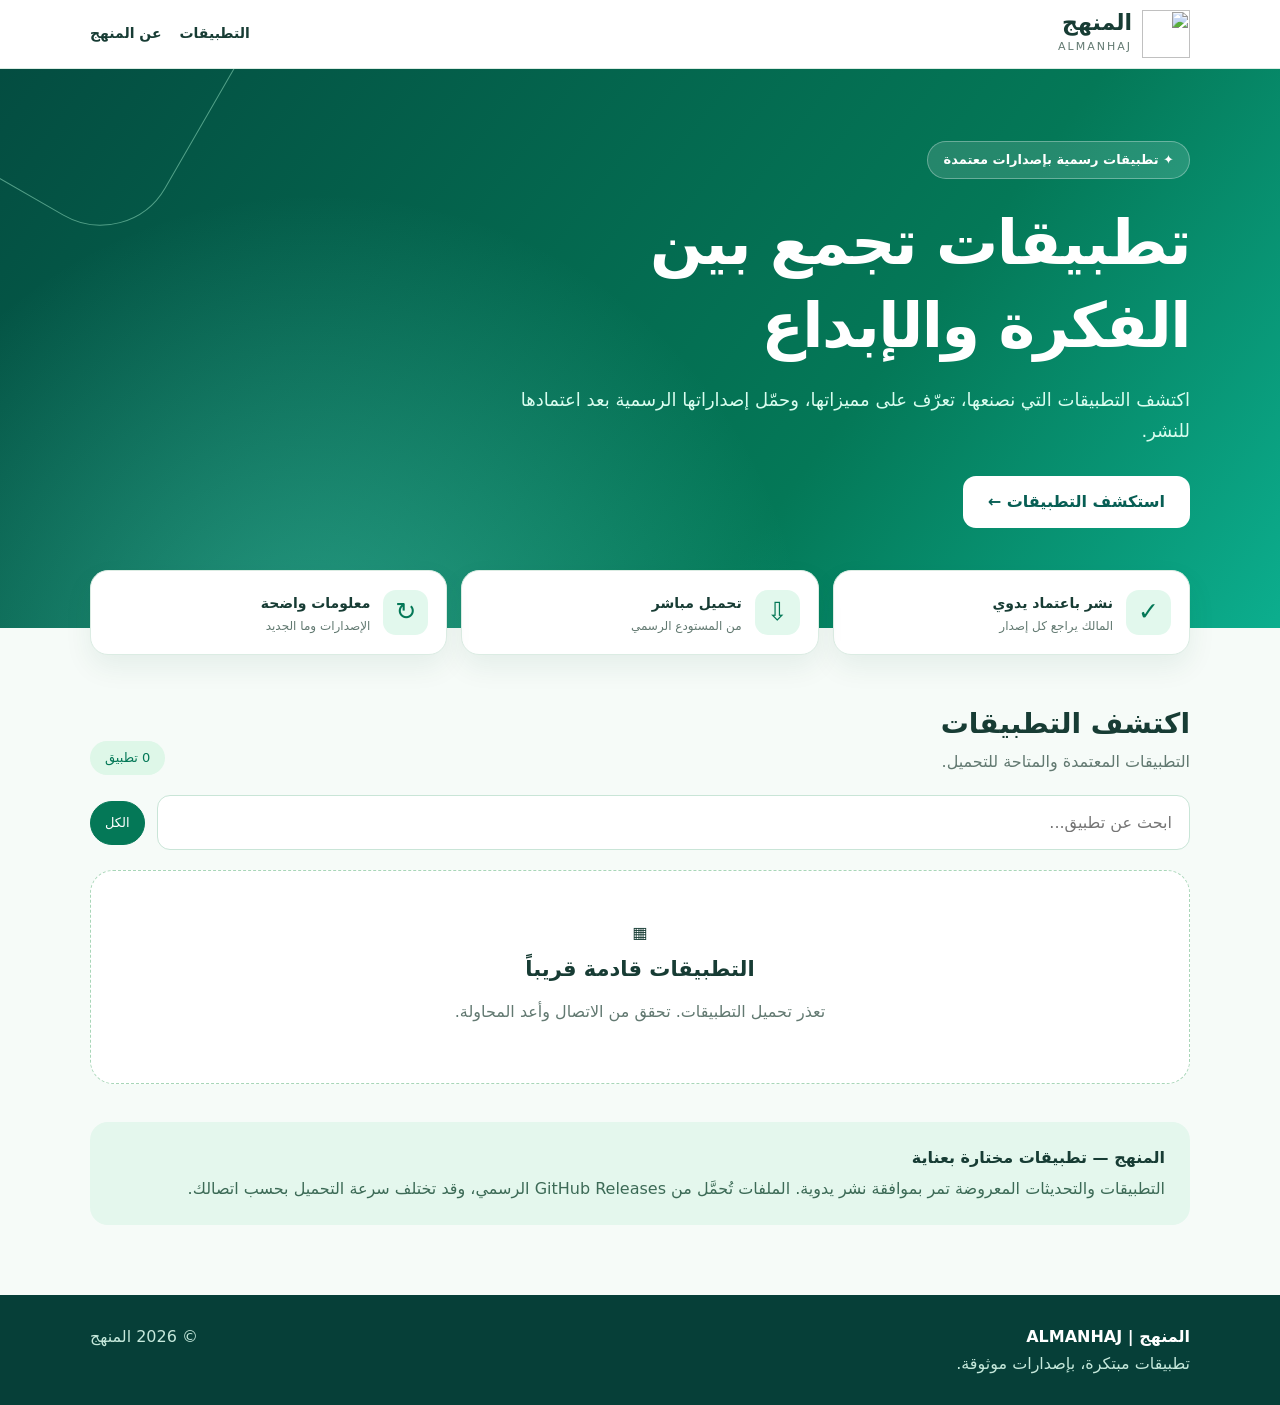
==== almanhaj/index.html @ 4c8a3eac "feat: publish Arabic responsive Almanhaj storefront" ====
<!doctype html>
<html lang="ar" dir="rtl"><head><meta charset="utf-8"><meta name="viewport" content="width=device-width,initial-scale=1"><meta name="theme-color" content="#065f46"><meta name="description" content="المنهج — متجر تطبيقات مستقل بإصدارات معتمدة"><link rel="icon" href="logo.svg"><title>المنهج | ALMANHAJ</title>
<style>
:root{font-family:system-ui,"Segoe UI",Tahoma,sans-serif;--green:#047857;--ink:#173c34;--sub:#627971;--edge:#dbece3;--bg:#f6fbf8}*{box-sizing:border-box}body{margin:0;color:var(--ink);background:var(--bg);line-height:1.7}a{text-decoration:none;color:inherit}button,input{font:inherit}button{cursor:pointer}.wrap{width:min(1100px,calc(100% - 32px));margin:auto}header{position:sticky;top:0;z-index:5;background:#fffffff0;backdrop-filter:blur(16px);border-bottom:1px solid var(--edge)}.top{display:flex;align-items:center;justify-content:space-between;padding:10px 0}.brand{display:flex;align-items:center;gap:10px}.brand img{width:48px;height:48px}.brand b{font-size:22px;line-height:1.1}.brand span{display:block;font-size:11px;letter-spacing:2px;color:var(--sub)}nav{display:flex;gap:18px;font-weight:700;font-size:14px}.hero{background:radial-gradient(circle at 25% 110%,#5eead465,transparent 43%),linear-gradient(127deg,#044d41,#047857 65%,#0cae8e);color:white;padding:72px 0 100px;position:relative;overflow:hidden}.hero:after{content:"";position:absolute;width:310px;height:310px;border-radius:75px;border:1px solid #b7ffdd70;transform:rotate(30deg);top:-185px;left:-85px}.tag{background:#ffffff22;border:1px solid #ffffff50;display:inline-flex;gap:8px;align-items:center;border-radius:80px;padding:7px 15px;font-size:13px;font-weight:700}.hero h1{font-size:clamp(36px,6vw,62px);line-height:1.34;margin:22px 0 12px;letter-spacing:-1.5px}.hero p{font-size:18px;max-width:690px;color:#d9fdef}.hero a{display:inline-block;background:white;color:#075e54;padding:12px 25px;border-radius:13px;font-weight:800;margin-top:12px}.trust{display:grid;grid-template-columns:repeat(3,1fr);gap:14px;margin-top:-58px;position:relative}.trust>div{background:white;border:1px solid var(--edge);border-radius:18px;padding:18px;box-shadow:0 12px 28px #004c3813;display:flex;align-items:center;gap:13px}.trust strong{font-size:14px}.trust small{display:block;color:var(--sub);font-size:12px}.sym{background:#e2f8ed;color:var(--green);display:grid;place-items:center;border-radius:13px;width:45px;height:45px;font-size:25px;flex-shrink:0}main{padding-bottom:70px}.sectionhead{margin-top:45px;display:flex;justify-content:space-between;align-items:end;gap:12px}.sectionhead h2{margin:0;font-size:28px}.sectionhead p{margin:0;color:var(--sub)}#count{background:#def7e8;color:#047857;border-radius:50px;padding:6px 15px;font-size:13px}.controls{display:flex;gap:12px;align-items:center;margin:20px 0;flex-wrap:wrap}#search{padding:13px 17px;border:1px solid #c9e5d7;background:white;border-radius:13px;flex:1;min-width:230px;color:var(--ink);outline:none}#search:focus{box-shadow:0 0 0 3px #10b98133;border-color:#10b981}#filters{display:flex;gap:7px;overflow:auto}.filter{padding:10px 14px;white-space:nowrap;border:1px solid #d9e9df;border-radius:50px;background:white;color:#4d7063;font-size:13px}.filter[aria-pressed=true]{background:var(--green);border-color:var(--green);color:white}.cards{display:grid;grid-template-columns:repeat(auto-fill,minmax(264px,1fr));gap:17px}.card{background:white;border:1px solid var(--edge);border-radius:22px;padding:20px;box-shadow:0 5px 14px #01422f08}.apphead{display:flex;align-items:center;gap:12px}.apphead img{height:63px;width:63px;border-radius:15px;object-fit:cover;background:#def7e7}.apphead h3{margin:0;font-size:18px}.apphead small{color:var(--green)}.desc{min-height:55px;color:var(--sub);font-size:14px;margin:16px 0}.meta{border-top:1px solid var(--edge);padding-top:11px;font-size:12px;color:var(--sub);display:flex;justify-content:space-between;gap:8px}.buttons{display:flex;gap:8px;margin-top:14px}.dl,.more{display:inline-flex;align-items:center;justify-content:center;border:0;border-radius:11px;font-weight:800;font-size:13px;padding:10px 14px}.dl{background:var(--green);color:white;flex:1}.more{background:#ebf7f0;color:var(--green)}.empty{grid-column:1/-1;text-align:center;background:white;border:1px dashed #a8d6b8;border-radius:23px;padding:48px 20px}.empty b{display:block;font-size:21px;margin-top:6px}.empty p{color:var(--sub);max-width:440px;margin:10px auto}.about{margin-top:38px;background:#e4f7ed;padding:22px 25px;border-radius:18px}.about p{margin:4px 0 0;color:#3c6a56}footer{padding:28px 0;background:#063f38;color:#c5e8db}.foot{display:flex;justify-content:space-between;flex-wrap:wrap;gap:20px}.foot b{color:white}dialog{border:0;border-radius:22px;padding:25px;width:min(540px,calc(100% - 30px));max-height:90vh;overflow:auto;color:var(--ink)}dialog::backdrop{background:#07382bc7}.modalhead{display:flex;gap:13px;align-items:center}.modalhead img{width:78px;height:78px;border-radius:18px}.close{float:left;border:0;background:#e7f4ec;padding:6px 12px;border-radius:10px}dd{margin:0 0 12px;color:var(--sub);overflow-wrap:anywhere}dt{font-weight:bold}#modal-desc{color:var(--sub)}.modal-footer{margin-top:19px}.modal-footer a{width:100%}
@media(max-width:650px){.brand img{width:40px;height:40px}.brand b{font-size:19px}nav{gap:10px;font-size:12px}.hero{padding:46px 0 93px}.hero h1{font-size:35px}.hero p{font-size:15px}.trust{grid-template-columns:1fr;margin-top:-62px;gap:8px}.trust>div{padding:11px 15px}.sectionhead{margin-top:33px}.sectionhead h2{font-size:23px}.controls{align-items:stretch}#filters{width:100%}.sym{width:40px;height:40px}}
</style></head>
<body><header><div class="wrap top"><a href="./" class="brand"><img src="logo.svg" alt=""><div><b>المنهج</b><span>ALMANHAJ</span></div></a><nav><a href="#apps">التطبيقات</a><a href="#about">عن المنهج</a></nav></div></header>
<section class="hero"><div class="wrap"><span class="tag">✦ تطبيقات رسمية بإصدارات معتمدة</span><h1>تطبيقات تجمع بين<br>الفكرة والإبداع</h1><p>اكتشف التطبيقات التي نصنعها، تعرّف على مميزاتها، وحمّل إصداراتها الرسمية بعد اعتمادها للنشر.</p><a href="#apps">استكشف التطبيقات ←</a></div></section>
<main class="wrap"><section class="trust"><div><span class="sym">✓</span><span><strong>نشر باعتماد يدوي</strong><small>المالك يراجع كل إصدار</small></span></div><div><span class="sym">⇩</span><span><strong>تحميل مباشر</strong><small>من المستودع الرسمي</small></span></div><div><span class="sym">↻</span><span><strong>معلومات واضحة</strong><small>الإصدارات وما الجديد</small></span></div></section>
<section id="apps"><div class="sectionhead"><div><h2>اكتشف التطبيقات</h2><p>التطبيقات المعتمدة والمتاحة للتحميل.</p></div><span id="count">0 تطبيق</span></div><div class="controls"><input id="search" type="search" placeholder="ابحث عن تطبيق..." aria-label="البحث في التطبيقات"><div id="filters" role="group" aria-label="تصنيفات التطبيقات"></div></div><div class="cards" id="cards" aria-live="polite"></div></section>
<section id="about" class="about"><strong>المنهج — تطبيقات مختارة بعناية</strong><p>التطبيقات والتحديثات المعروضة تمر بموافقة نشر يدوية. الملفات تُحمَّل من GitHub Releases الرسمي، وقد تختلف سرعة التحميل بحسب اتصالك.</p></section></main>
<footer><div class="wrap foot"><span><b>المنهج | ALMANHAJ</b><br>تطبيقات مبتكرة، بإصدارات موثوقة.</span><span>© <span id="year"></span> المنهج</span></div></footer>
<dialog id="modal"><button class="close" id="close" aria-label="إغلاق">×</button><div class="modalhead"><img id="modal-icon" src="logo.svg" alt=""><div><h2 id="modal-name" style="margin:0"></h2><span id="modal-category"></span></div></div><p id="modal-desc"></p><dl><dt>الإصدار</dt><dd id="modal-version"></dd><dt>ما الجديد؟</dt><dd id="modal-notes"></dd><dt>اسم الحزمة</dt><dd id="modal-package" dir="ltr"></dd><dt>بصمة SHA-256</dt><dd id="modal-sha" dir="ltr"></dd></dl><div class="modal-footer"><a id="modal-link" target="_blank" rel="noopener noreferrer" class="dl">تحميل APK</a></div></dialog>
<script>
'use strict';(()=>{const $=id=>document.getElementById(id);$('year').textContent=new Date().getFullYear();let apps=[],category='الكل',query='';
const https=s=>{try{return new URL(s).protocol==='https:'}catch{return false}};
const valid=s=>{try{let u=new URL(s);return u.protocol==='https:'&&u.hostname==='github.com'&&/^\/[^/]+\/[^/]+\/releases\/download\/[^/]+\/[^/]+\.apk$/i.test(u.pathname)}catch{return false}};
function el(tag,cls,text){let e=document.createElement(tag);if(cls)e.className=cls;if(text!==undefined)e.textContent=text;return e}
function render(){let cats=['الكل',...new Set(apps.map(a=>a.category||'عام'))];$('filters').replaceChildren(...cats.map(c=>{let b=el('button','filter',c);b.type='button';b.setAttribute('aria-pressed',String(c===category));b.onclick=()=>{category=c;render()};return b}));
let visible=apps.filter(a=>(category==='الكل'||(a.category||'عام')===category)&&[a.name,a.description,a.category].join(' ').toLocaleLowerCase('ar').includes(query));$('count').textContent=visible.length+' تطبيق';$('cards').replaceChildren();
if(!visible.length){let box=el('div','empty');box.append(el('div','', '▦'),el('b','',apps.length?'لا توجد نتائج مطابقة':'التطبيقات قادمة قريباً'),el('p','',apps.length?'جرّب كلمة بحث أو تصنيفاً آخر.':'ستظهر هنا التطبيقات بعد مراجعتها واعتماد نشرها من تطبيق APK Studio.'));$('cards').append(box);return}
for(let a of visible){let card=el('article','card'),head=el('div','apphead'),img=el('img');img.src=https(a.icon)?a.icon:'logo.svg';img.alt='';img.loading='lazy';img.onerror=()=>{img.onerror=null;img.src='logo.svg'};let labels=el('div');labels.append(el('h3','',a.name),el('small','',a.category||'عام'));head.append(img,labels);card.append(head,el('p','desc',a.description||''));let meta=el('div','meta');meta.append(el('span','','الإصدار '+(a.versionName||'—')),el('span','',a.publishedAt||''));card.append(meta);let buttons=el('div','buttons'),link=el('a','dl','تحميل APK');link.href=a.apkUrl;link.target='_blank';link.rel='noopener noreferrer';let more=el('button','more','التفاصيل');more.type='button';more.onclick=()=>details(a);buttons.append(link,more);card.append(buttons);$('cards').append(card)}}
function details(a){for(let [id,val] of [['name',a.name],['category',a.category||'عام'],['desc',a.description||''],['version',a.versionName||'—'],['notes',a.notes||'لا توجد ملاحظات لهذا الإصدار.'],['package',a.packageName||'—'],['sha',a.sha256||'غير متوفرة']])$('modal-'+id).textContent=val;let img=$('modal-icon');img.src=https(a.icon)?a.icon:'logo.svg';img.onerror=()=>{img.onerror=null;img.src='logo.svg'};$('modal-link').href=a.apkUrl;$('modal').showModal()}
$('close').onclick=()=>$('modal').close();$('modal').onclick=e=>{if(e.target===$('modal'))$('modal').close()};$('search').oninput=e=>{query=e.target.value.trim().toLocaleLowerCase('ar');render()};
fetch('./catalog.json',{cache:'no-store'}).then(r=>{if(!r.ok)throw Error(r.status);return r.json()}).then(j=>{if(j.schema!==1||!Array.isArray(j.apps))throw Error('schema');apps=j.apps.filter(a=>a&&a.status==='published'&&typeof a.name==='string'&&a.name.length<=160&&valid(a.apkUrl));render()}).catch(()=>{apps=[];render();let p=$('cards').querySelector('.empty p');if(p)p.textContent='تعذر تحميل التطبيقات. تحقق من الاتصال وأعد المحاولة.'})})();
</script></body></html>
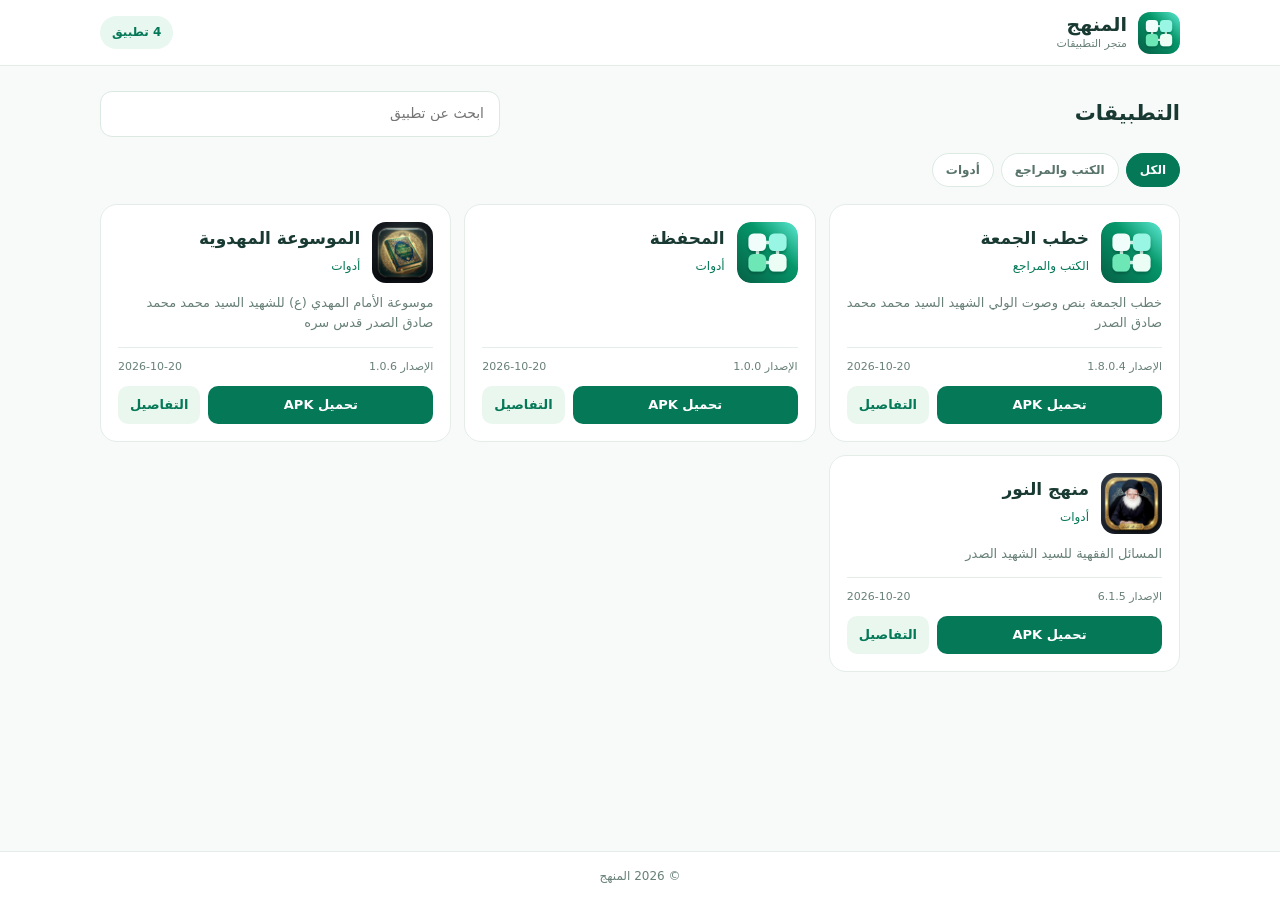
==== commit c3e484de: "ui(almanhaj): remove promotional clutter and show app catalog immediately" ====
--- a/almanhaj/index.html
+++ b/almanhaj/index.html
@@ -1,26 +1,41 @@
 <!doctype html>
 <html lang="ar" dir="rtl"><head><meta charset="utf-8"><meta name="viewport" content="width=device-width,initial-scale=1"><meta name="theme-color" content="#065f46"><meta name="description" content="المنهج — متجر تطبيقات مستقل بإصدارات معتمدة"><link rel="icon" href="logo.svg"><title>المنهج | ALMANHAJ</title>
 <style>
-:root{font-family:system-ui,"Segoe UI",Tahoma,sans-serif;--green:#047857;--ink:#173c34;--sub:#627971;--edge:#dbece3;--bg:#f6fbf8}*{box-sizing:border-box}body{margin:0;color:var(--ink);background:var(--bg);line-height:1.7}a{text-decoration:none;color:inherit}button,input{font:inherit}button{cursor:pointer}.wrap{width:min(1100px,calc(100% - 32px));margin:auto}header{position:sticky;top:0;z-index:5;background:#fffffff0;backdrop-filter:blur(16px);border-bottom:1px solid var(--edge)}.top{display:flex;align-items:center;justify-content:space-between;padding:10px 0}.brand{display:flex;align-items:center;gap:10px}.brand img{width:48px;height:48px}.brand b{font-size:22px;line-height:1.1}.brand span{display:block;font-size:11px;letter-spacing:2px;color:var(--sub)}nav{display:flex;gap:18px;font-weight:700;font-size:14px}.hero{background:radial-gradient(circle at 25% 110%,#5eead465,transparent 43%),linear-gradient(127deg,#044d41,#047857 65%,#0cae8e);color:white;padding:72px 0 100px;position:relative;overflow:hidden}.hero:after{content:"";position:absolute;width:310px;height:310px;border-radius:75px;border:1px solid #b7ffdd70;transform:rotate(30deg);top:-185px;left:-85px}.tag{background:#ffffff22;border:1px solid #ffffff50;display:inline-flex;gap:8px;align-items:center;border-radius:80px;padding:7px 15px;font-size:13px;font-weight:700}.hero h1{font-size:clamp(36px,6vw,62px);line-height:1.34;margin:22px 0 12px;letter-spacing:-1.5px}.hero p{font-size:18px;max-width:690px;color:#d9fdef}.hero a{display:inline-block;background:white;color:#075e54;padding:12px 25px;border-radius:13px;font-weight:800;margin-top:12px}.trust{display:grid;grid-template-columns:repeat(3,1fr);gap:14px;margin-top:-58px;position:relative}.trust>div{background:white;border:1px solid var(--edge);border-radius:18px;padding:18px;box-shadow:0 12px 28px #004c3813;display:flex;align-items:center;gap:13px}.trust strong{font-size:14px}.trust small{display:block;color:var(--sub);font-size:12px}.sym{background:#e2f8ed;color:var(--green);display:grid;place-items:center;border-radius:13px;width:45px;height:45px;font-size:25px;flex-shrink:0}main{padding-bottom:70px}.sectionhead{margin-top:45px;display:flex;justify-content:space-between;align-items:end;gap:12px}.sectionhead h2{margin:0;font-size:28px}.sectionhead p{margin:0;color:var(--sub)}#count{background:#def7e8;color:#047857;border-radius:50px;padding:6px 15px;font-size:13px}.controls{display:flex;gap:12px;align-items:center;margin:20px 0;flex-wrap:wrap}#search{padding:13px 17px;border:1px solid #c9e5d7;background:white;border-radius:13px;flex:1;min-width:230px;color:var(--ink);outline:none}#search:focus{box-shadow:0 0 0 3px #10b98133;border-color:#10b981}#filters{display:flex;gap:7px;overflow:auto}.filter{padding:10px 14px;white-space:nowrap;border:1px solid #d9e9df;border-radius:50px;background:white;color:#4d7063;font-size:13px}.filter[aria-pressed=true]{background:var(--green);border-color:var(--green);color:white}.cards{display:grid;grid-template-columns:repeat(auto-fill,minmax(264px,1fr));gap:17px}.card{background:white;border:1px solid var(--edge);border-radius:22px;padding:20px;box-shadow:0 5px 14px #01422f08}.apphead{display:flex;align-items:center;gap:12px}.apphead img{height:63px;width:63px;border-radius:15px;object-fit:cover;background:#def7e7}.apphead h3{margin:0;font-size:18px}.apphead small{color:var(--green)}.desc{min-height:55px;color:var(--sub);font-size:14px;margin:16px 0}.meta{border-top:1px solid var(--edge);padding-top:11px;font-size:12px;color:var(--sub);display:flex;justify-content:space-between;gap:8px}.buttons{display:flex;gap:8px;margin-top:14px}.dl,.more{display:inline-flex;align-items:center;justify-content:center;border:0;border-radius:11px;font-weight:800;font-size:13px;padding:10px 14px}.dl{background:var(--green);color:white;flex:1}.more{background:#ebf7f0;color:var(--green)}.empty{grid-column:1/-1;text-align:center;background:white;border:1px dashed #a8d6b8;border-radius:23px;padding:48px 20px}.empty b{display:block;font-size:21px;margin-top:6px}.empty p{color:var(--sub);max-width:440px;margin:10px auto}.about{margin-top:38px;background:#e4f7ed;padding:22px 25px;border-radius:18px}.about p{margin:4px 0 0;color:#3c6a56}footer{padding:28px 0;background:#063f38;color:#c5e8db}.foot{display:flex;justify-content:space-between;flex-wrap:wrap;gap:20px}.foot b{color:white}dialog{border:0;border-radius:22px;padding:25px;width:min(540px,calc(100% - 30px));max-height:90vh;overflow:auto;color:var(--ink)}dialog::backdrop{background:#07382bc7}.modalhead{display:flex;gap:13px;align-items:center}.modalhead img{width:78px;height:78px;border-radius:18px}.close{float:left;border:0;background:#e7f4ec;padding:6px 12px;border-radius:10px}dd{margin:0 0 12px;color:var(--sub);overflow-wrap:anywhere}dt{font-weight:bold}#modal-desc{color:var(--sub)}.modal-footer{margin-top:19px}.modal-footer a{width:100%}
-@media(max-width:650px){.brand img{width:40px;height:40px}.brand b{font-size:19px}nav{gap:10px;font-size:12px}.hero{padding:46px 0 93px}.hero h1{font-size:35px}.hero p{font-size:15px}.trust{grid-template-columns:1fr;margin-top:-62px;gap:8px}.trust>div{padding:11px 15px}.sectionhead{margin-top:33px}.sectionhead h2{font-size:23px}.controls{align-items:stretch}#filters{width:100%}.sym{width:40px;height:40px}}
+
+:root{font-family:system-ui,-apple-system,"Segoe UI",Tahoma,sans-serif;color-scheme:light;--green:#047857;--ink:#193a32;--sub:#688078;--line:#e4ede8;--bg:#f8faf9;--card:#fff}
+*{box-sizing:border-box}html{scroll-behavior:smooth}body{margin:0;background:var(--bg);color:var(--ink);line-height:1.55}a{color:inherit;text-decoration:none}button,input{font:inherit}button{cursor:pointer}
+.wrap{width:min(1080px,calc(100% - 30px));margin-inline:auto}
+header{background:#fff;border-bottom:1px solid var(--line)}.top{min-height:65px;display:flex;justify-content:space-between;align-items:center;gap:12px}.brand{display:flex;align-items:center;gap:11px}.brand img{width:42px;height:42px;border-radius:12px}.brand strong{display:block;font-size:19px;line-height:1.2}.brand small{display:block;font-size:11px;color:var(--sub);font-weight:500}.header-count{font-size:12px;font-weight:700;color:var(--green);background:#e8f7ef;padding:7px 12px;border-radius:999px}
+main{padding-top:25px;padding-bottom:38px;min-height:calc(100vh - 115px)}.toolbar{display:flex;align-items:center;justify-content:space-between;gap:18px;margin-bottom:12px}.toolbar h1{font-size:21px;font-weight:800;line-height:1.3;margin:0;white-space:nowrap}.controls{width:min(400px,70%)}#search{display:block;width:100%;padding:11px 15px;border-radius:12px;border:1px solid #dce9e1;background:#fff;color:var(--ink);outline:none;font-size:14px}#search:focus{border-color:#34ad80;box-shadow:0 0 0 3px #10b9811e}
+#filters{display:flex;align-items:center;gap:7px;overflow-x:auto;scrollbar-width:none;padding:4px 0 17px}#filters::-webkit-scrollbar{display:none}#filters:empty{display:none}.filter{font-size:12px;font-weight:650;padding:7px 13px;border:1px solid #dcebe2;background:#fff;border-radius:999px;color:#587369;white-space:nowrap}.filter[aria-pressed=true]{background:#047857;color:#fff;border-color:#047857}.filter:focus-visible,.dl:focus-visible,.more:focus-visible{outline:3px solid #6ee7b7;outline-offset:2px}
+.cards{display:grid;grid-template-columns:repeat(auto-fill,minmax(285px,1fr));gap:13px}.card{background:var(--card);border:1px solid var(--line);border-radius:17px;padding:17px;display:flex;flex-direction:column;min-width:0}.apphead{display:flex;align-items:center;gap:12px;min-width:0}.apphead img{width:61px;height:61px;border-radius:14px;object-fit:contain;flex:none;background:#eaf7ee}.apphead>div{min-width:0}.apphead h3{margin:0 0 2px;font-size:17px;overflow-wrap:anywhere;line-height:1.4}.apphead small{color:var(--green);font-size:12px}.desc{color:var(--sub);font-size:13px;margin:10px 0 13px;display:-webkit-box;-webkit-box-orient:vertical;-webkit-line-clamp:2;line-clamp:2;overflow:hidden;min-height:0}.desc:empty{display:none}.meta{display:flex;align-items:center;justify-content:space-between;gap:8px;padding-top:10px;margin-top:auto;border-top:1px solid var(--line);font-size:11px;color:var(--sub)}.buttons{display:flex;gap:8px;margin-top:11px}.dl,.more{display:inline-flex;align-items:center;justify-content:center;min-height:38px;padding:8px 12px;border:0;border-radius:10px;font-weight:750;font-size:13px}.dl{background:var(--green);color:white;flex:1}.dl:hover{background:#086e52}.more{color:var(--green);background:#eaf7ef}.more:hover{background:#d8f1e4}
+.empty{grid-column:1/-1;text-align:center;border:1px dashed #cce1d5;background:#fff;border-radius:16px;padding:38px 16px}.empty>div{font-size:27px;color:var(--green)}.empty b{display:block;font-size:16px}.empty p{color:var(--sub);font-size:13px;margin:6px auto;max-width:430px}
+footer{border-top:1px solid var(--line);padding:15px 0;text-align:center;color:var(--sub);font-size:12px;background:#fff}
+dialog{border:0;border-radius:20px;padding:24px;width:min(510px,calc(100% - 30px));max-height:88vh;overflow:auto;color:var(--ink);box-shadow:0 20px 65px #05261e44}dialog::backdrop{background:#0a2518a9}.modalhead{display:flex;align-items:center;gap:12px}.modalhead img{width:70px;height:70px;border-radius:15px;object-fit:contain}.modalhead h2{font-size:20px}.close{float:left;border:0;border-radius:9px;padding:5px 12px;background:#eaf7ef;color:var(--green);font-size:22px}.modal-body,.modal-footer{clear:both}#modal-desc{font-size:14px;color:var(--sub)}dt{font-weight:700;font-size:13px}dd{color:var(--sub);font-size:13px;margin:0 0 12px;overflow-wrap:anywhere}.modal-footer{margin-top:14px}.modal-footer a{width:100%}
+@media(max-width:700px){.top{min-height:59px}.brand img{height:38px;width:38px}.brand strong{font-size:18px}main{padding-top:17px}.toolbar{gap:12px}.toolbar h1{font-size:18px}.controls{width:min(290px,72%)}#search{padding:10px 12px}.cards{grid-template-columns:1fr;gap:9px}.card{padding:13px 14px;border-radius:14px}.apphead img{height:55px;width:55px}.desc{margin:7px 0 10px}.buttons{margin-top:9px}#filters{padding-bottom:12px}}
+@media(max-width:355px){.header-count{padding:5px 9px}.toolbar h1{font-size:16px}.controls{width:65%}.apphead img{width:49px;height:49px}}
+@media(prefers-reduced-motion:reduce){html{scroll-behavior:auto}}
+
 </style></head>
-<body><header><div class="wrap top"><a href="./" class="brand"><img src="logo.svg" alt=""><div><b>المنهج</b><span>ALMANHAJ</span></div></a><nav><a href="#apps">التطبيقات</a><a href="#about">عن المنهج</a></nav></div></header>
-<section class="hero"><div class="wrap"><span class="tag">✦ تطبيقات رسمية بإصدارات معتمدة</span><h1>تطبيقات تجمع بين<br>الفكرة والإبداع</h1><p>اكتشف التطبيقات التي نصنعها، تعرّف على مميزاتها، وحمّل إصداراتها الرسمية بعد اعتمادها للنشر.</p><a href="#apps">استكشف التطبيقات ←</a></div></section>
-<main class="wrap"><section class="trust"><div><span class="sym">✓</span><span><strong>نشر باعتماد يدوي</strong><small>المالك يراجع كل إصدار</small></span></div><div><span class="sym">⇩</span><span><strong>تحميل مباشر</strong><small>من المستودع الرسمي</small></span></div><div><span class="sym">↻</span><span><strong>معلومات واضحة</strong><small>الإصدارات وما الجديد</small></span></div></section>
-<section id="apps"><div class="sectionhead"><div><h2>اكتشف التطبيقات</h2><p>التطبيقات المعتمدة والمتاحة للتحميل.</p></div><span id="count">0 تطبيق</span></div><div class="controls"><input id="search" type="search" placeholder="ابحث عن تطبيق..." aria-label="البحث في التطبيقات"><div id="filters" role="group" aria-label="تصنيفات التطبيقات"></div></div><div class="cards" id="cards" aria-live="polite"></div></section>
-<section id="about" class="about"><strong>المنهج — تطبيقات مختارة بعناية</strong><p>التطبيقات والتحديثات المعروضة تمر بموافقة نشر يدوية. الملفات تُحمَّل من GitHub Releases الرسمي، وقد تختلف سرعة التحميل بحسب اتصالك.</p></section></main>
-<footer><div class="wrap foot"><span><b>المنهج | ALMANHAJ</b><br>تطبيقات مبتكرة، بإصدارات موثوقة.</span><span>© <span id="year"></span> المنهج</span></div></footer>
+<body>
+<header><div class="wrap top"><a href="./" class="brand" aria-label="المنهج - الرئيسية"><img src="logo.svg" alt=""><span><strong>المنهج</strong><small>متجر التطبيقات</small></span></a><span class="header-count" id="count">—</span></div></header>
+<main class="wrap"><section id="apps" aria-label="قائمة التطبيقات">
+<div class="toolbar"><h1>التطبيقات</h1><div class="controls"><input id="search" type="search" placeholder="ابحث عن تطبيق" aria-label="البحث في التطبيقات" autocomplete="off"></div></div>
+<div id="filters" role="group" aria-label="التصنيفات"></div>
+<div class="cards" id="cards" aria-live="polite"><div class="empty"><b>جارٍ تحميل التطبيقات...</b></div></div>
+</section></main>
+<footer>© <span id="year"></span> المنهج</footer>
 <dialog id="modal"><button class="close" id="close" aria-label="إغلاق">×</button><div class="modalhead"><img id="modal-icon" src="logo.svg" alt=""><div><h2 id="modal-name" style="margin:0"></h2><span id="modal-category"></span></div></div><p id="modal-desc"></p><dl><dt>الإصدار</dt><dd id="modal-version"></dd><dt>ما الجديد؟</dt><dd id="modal-notes"></dd><dt>اسم الحزمة</dt><dd id="modal-package" dir="ltr"></dd><dt>بصمة SHA-256</dt><dd id="modal-sha" dir="ltr"></dd></dl><div class="modal-footer"><a id="modal-link" target="_blank" rel="noopener noreferrer" class="dl">تحميل APK</a></div></dialog>
 <script>
 'use strict';(()=>{const $=id=>document.getElementById(id);$('year').textContent=new Date().getFullYear();let apps=[],category='الكل',query='';
 const https=s=>{try{return new URL(s).protocol==='https:'}catch{return false}};
 const valid=s=>{try{let u=new URL(s);return u.protocol==='https:'&&u.hostname==='github.com'&&/^\/[^/]+\/[^/]+\/releases\/download\/[^/]+\/[^/]+\.apk$/i.test(u.pathname)}catch{return false}};
 function el(tag,cls,text){let e=document.createElement(tag);if(cls)e.className=cls;if(text!==undefined)e.textContent=text;return e}
-function render(){let cats=['الكل',...new Set(apps.map(a=>a.category||'عام'))];$('filters').replaceChildren(...cats.map(c=>{let b=el('button','filter',c);b.type='button';b.setAttribute('aria-pressed',String(c===category));b.onclick=()=>{category=c;render()};return b}));
+function render(){let cats=['الكل',...new Set(apps.map(a=>a.category||'عام'))];$('filters').replaceChildren(...(cats.length<=2?[]:cats).map(c=>{let b=el('button','filter',c);b.type='button';b.setAttribute('aria-pressed',String(c===category));b.onclick=()=>{category=c;render()};return b}));
 let visible=apps.filter(a=>(category==='الكل'||(a.category||'عام')===category)&&[a.name,a.description,a.category].join(' ').toLocaleLowerCase('ar').includes(query));$('count').textContent=visible.length+' تطبيق';$('cards').replaceChildren();
-if(!visible.length){let box=el('div','empty');box.append(el('div','', '▦'),el('b','',apps.length?'لا توجد نتائج مطابقة':'التطبيقات قادمة قريباً'),el('p','',apps.length?'جرّب كلمة بحث أو تصنيفاً آخر.':'ستظهر هنا التطبيقات بعد مراجعتها واعتماد نشرها من تطبيق APK Studio.'));$('cards').append(box);return}
+if(!visible.length){let box=el('div','empty');box.append(el('b','',apps.length?'لا توجد نتائج مطابقة':'لا توجد تطبيقات حالياً'));$('cards').append(box);return}
 for(let a of visible){let card=el('article','card'),head=el('div','apphead'),img=el('img');img.src=https(a.icon)?a.icon:'logo.svg';img.alt='';img.loading='lazy';img.onerror=()=>{img.onerror=null;img.src='logo.svg'};let labels=el('div');labels.append(el('h3','',a.name),el('small','',a.category||'عام'));head.append(img,labels);card.append(head,el('p','desc',a.description||''));let meta=el('div','meta');meta.append(el('span','','الإصدار '+(a.versionName||'—')),el('span','',a.publishedAt||''));card.append(meta);let buttons=el('div','buttons'),link=el('a','dl','تحميل APK');link.href=a.apkUrl;link.target='_blank';link.rel='noopener noreferrer';let more=el('button','more','التفاصيل');more.type='button';more.onclick=()=>details(a);buttons.append(link,more);card.append(buttons);$('cards').append(card)}}
 function details(a){for(let [id,val] of [['name',a.name],['category',a.category||'عام'],['desc',a.description||''],['version',a.versionName||'—'],['notes',a.notes||'لا توجد ملاحظات لهذا الإصدار.'],['package',a.packageName||'—'],['sha',a.sha256||'غير متوفرة']])$('modal-'+id).textContent=val;let img=$('modal-icon');img.src=https(a.icon)?a.icon:'logo.svg';img.onerror=()=>{img.onerror=null;img.src='logo.svg'};$('modal-link').href=a.apkUrl;$('modal').showModal()}
 $('close').onclick=()=>$('modal').close();$('modal').onclick=e=>{if(e.target===$('modal'))$('modal').close()};$('search').oninput=e=>{query=e.target.value.trim().toLocaleLowerCase('ar');render()};
-fetch('./catalog.json',{cache:'no-store'}).then(r=>{if(!r.ok)throw Error(r.status);return r.json()}).then(j=>{if(j.schema!==1||!Array.isArray(j.apps))throw Error('schema');apps=j.apps.filter(a=>a&&a.status==='published'&&typeof a.name==='string'&&a.name.length<=160&&valid(a.apkUrl));render()}).catch(()=>{apps=[];render();let p=$('cards').querySelector('.empty p');if(p)p.textContent='تعذر تحميل التطبيقات. تحقق من الاتصال وأعد المحاولة.'})})();
+fetch('./catalog.json',{cache:'no-store'}).then(r=>{if(!r.ok)throw Error(r.status);return r.json()}).then(j=>{if(j.schema!==1||!Array.isArray(j.apps))throw Error('schema');apps=j.apps.filter(a=>a&&a.status==='published'&&typeof a.name==='string'&&a.name.length<=160&&valid(a.apkUrl));render()}).catch(()=>{apps=[];render();let p=$('cards').querySelector('.empty b');if(p)p.textContent='تعذّر تحميل التطبيقات. حاول تحديث الصفحة.'})})();
 </script></body></html>
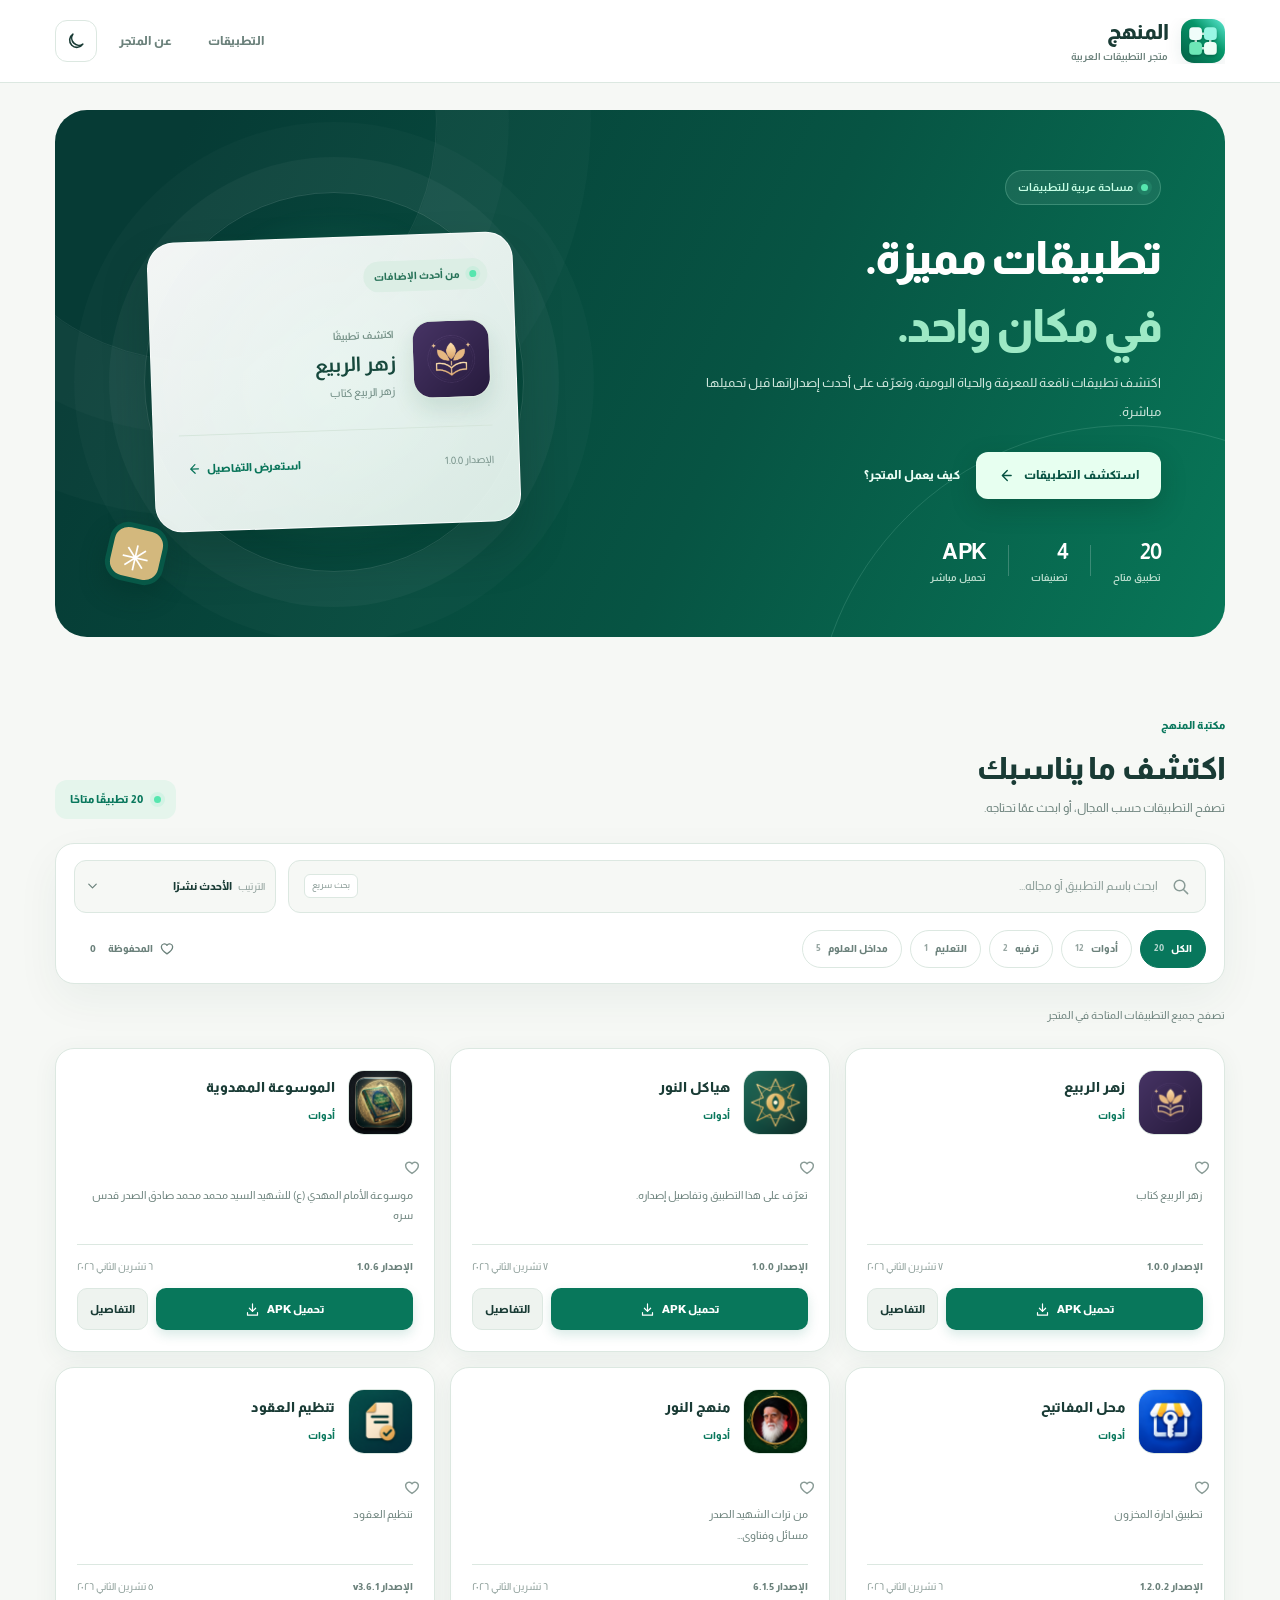
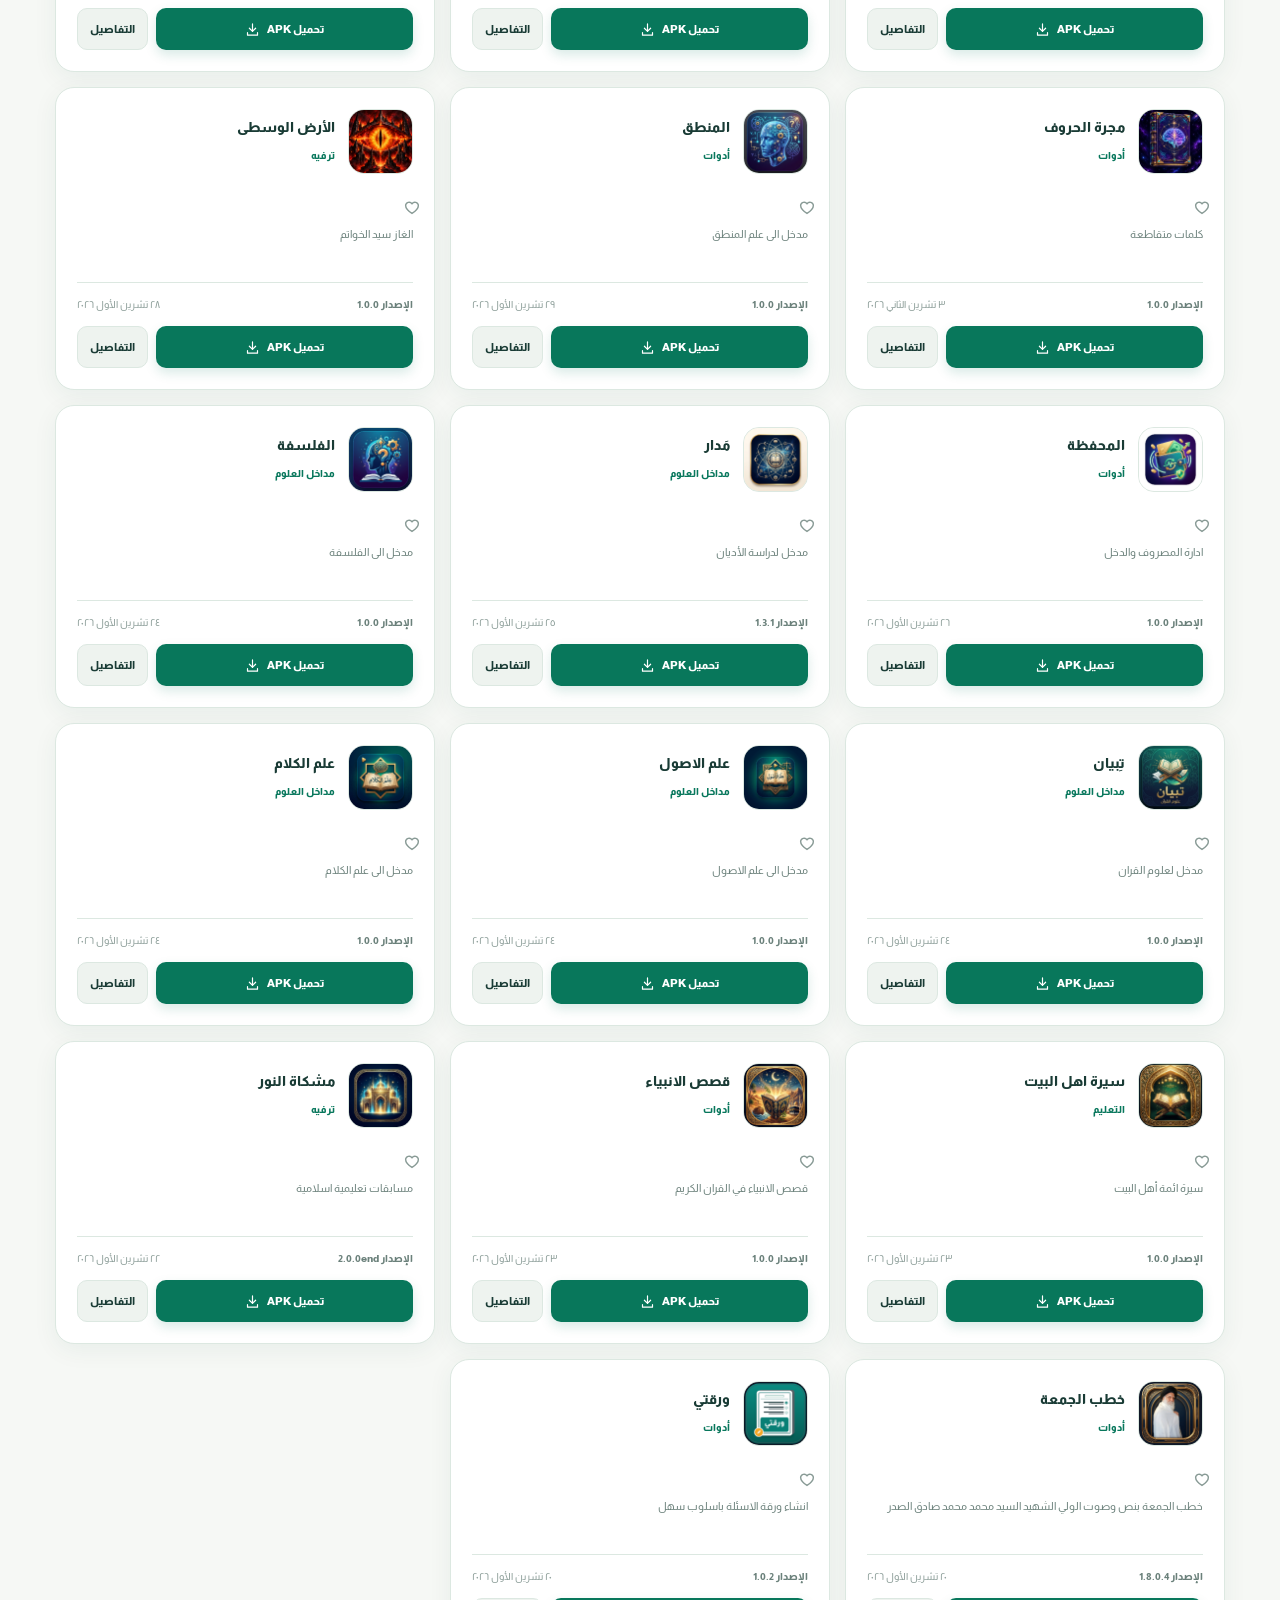
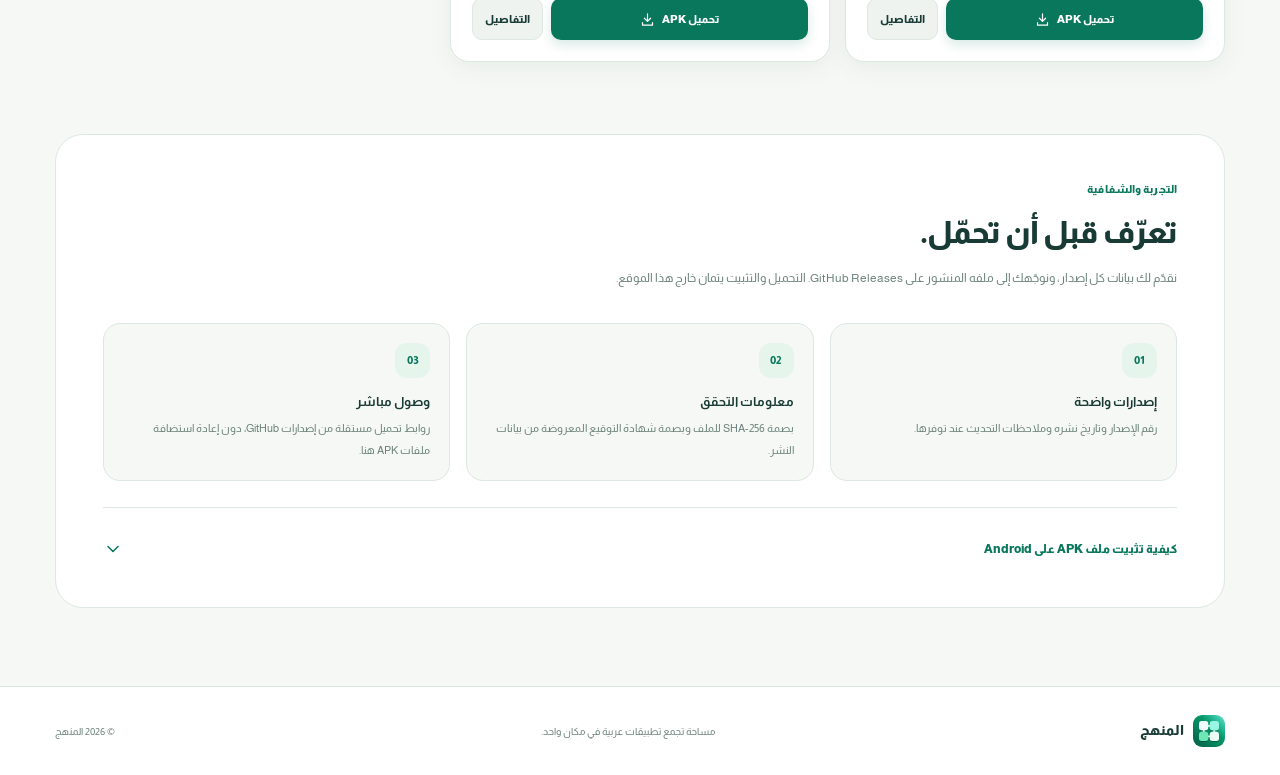
==== commit f2804ea8: "feat(almanhaj): redesign Arabic store with Material mobile UX" ====
--- a/almanhaj/index.html
+++ b/almanhaj/index.html
@@ -1,41 +1,201 @@
 <!doctype html>
-<html lang="ar" dir="rtl"><head><meta charset="utf-8"><meta name="viewport" content="width=device-width,initial-scale=1"><meta name="theme-color" content="#065f46"><meta name="description" content="المنهج — متجر تطبيقات مستقل بإصدارات معتمدة"><link rel="icon" href="logo.svg"><title>المنهج | ALMANHAJ</title>
-<style>
-
-:root{font-family:system-ui,-apple-system,"Segoe UI",Tahoma,sans-serif;color-scheme:light;--green:#047857;--ink:#193a32;--sub:#688078;--line:#e4ede8;--bg:#f8faf9;--card:#fff}
-*{box-sizing:border-box}html{scroll-behavior:smooth}body{margin:0;background:var(--bg);color:var(--ink);line-height:1.55}a{color:inherit;text-decoration:none}button,input{font:inherit}button{cursor:pointer}
-.wrap{width:min(1080px,calc(100% - 30px));margin-inline:auto}
-header{background:#fff;border-bottom:1px solid var(--line)}.top{min-height:65px;display:flex;justify-content:space-between;align-items:center;gap:12px}.brand{display:flex;align-items:center;gap:11px}.brand img{width:42px;height:42px;border-radius:12px}.brand strong{display:block;font-size:19px;line-height:1.2}.brand small{display:block;font-size:11px;color:var(--sub);font-weight:500}.header-count{font-size:12px;font-weight:700;color:var(--green);background:#e8f7ef;padding:7px 12px;border-radius:999px}
-main{padding-top:25px;padding-bottom:38px;min-height:calc(100vh - 115px)}.toolbar{display:flex;align-items:center;justify-content:space-between;gap:18px;margin-bottom:12px}.toolbar h1{font-size:21px;font-weight:800;line-height:1.3;margin:0;white-space:nowrap}.controls{width:min(400px,70%)}#search{display:block;width:100%;padding:11px 15px;border-radius:12px;border:1px solid #dce9e1;background:#fff;color:var(--ink);outline:none;font-size:14px}#search:focus{border-color:#34ad80;box-shadow:0 0 0 3px #10b9811e}
-#filters{display:flex;align-items:center;gap:7px;overflow-x:auto;scrollbar-width:none;padding:4px 0 17px}#filters::-webkit-scrollbar{display:none}#filters:empty{display:none}.filter{font-size:12px;font-weight:650;padding:7px 13px;border:1px solid #dcebe2;background:#fff;border-radius:999px;color:#587369;white-space:nowrap}.filter[aria-pressed=true]{background:#047857;color:#fff;border-color:#047857}.filter:focus-visible,.dl:focus-visible,.more:focus-visible{outline:3px solid #6ee7b7;outline-offset:2px}
-.cards{display:grid;grid-template-columns:repeat(auto-fill,minmax(285px,1fr));gap:13px}.card{background:var(--card);border:1px solid var(--line);border-radius:17px;padding:17px;display:flex;flex-direction:column;min-width:0}.apphead{display:flex;align-items:center;gap:12px;min-width:0}.apphead img{width:61px;height:61px;border-radius:14px;object-fit:contain;flex:none;background:#eaf7ee}.apphead>div{min-width:0}.apphead h3{margin:0 0 2px;font-size:17px;overflow-wrap:anywhere;line-height:1.4}.apphead small{color:var(--green);font-size:12px}.desc{color:var(--sub);font-size:13px;margin:10px 0 13px;display:-webkit-box;-webkit-box-orient:vertical;-webkit-line-clamp:2;line-clamp:2;overflow:hidden;min-height:0}.desc:empty{display:none}.meta{display:flex;align-items:center;justify-content:space-between;gap:8px;padding-top:10px;margin-top:auto;border-top:1px solid var(--line);font-size:11px;color:var(--sub)}.buttons{display:flex;gap:8px;margin-top:11px}.dl,.more{display:inline-flex;align-items:center;justify-content:center;min-height:38px;padding:8px 12px;border:0;border-radius:10px;font-weight:750;font-size:13px}.dl{background:var(--green);color:white;flex:1}.dl:hover{background:#086e52}.more{color:var(--green);background:#eaf7ef}.more:hover{background:#d8f1e4}
-.empty{grid-column:1/-1;text-align:center;border:1px dashed #cce1d5;background:#fff;border-radius:16px;padding:38px 16px}.empty>div{font-size:27px;color:var(--green)}.empty b{display:block;font-size:16px}.empty p{color:var(--sub);font-size:13px;margin:6px auto;max-width:430px}
-footer{border-top:1px solid var(--line);padding:15px 0;text-align:center;color:var(--sub);font-size:12px;background:#fff}
-dialog{border:0;border-radius:20px;padding:24px;width:min(510px,calc(100% - 30px));max-height:88vh;overflow:auto;color:var(--ink);box-shadow:0 20px 65px #05261e44}dialog::backdrop{background:#0a2518a9}.modalhead{display:flex;align-items:center;gap:12px}.modalhead img{width:70px;height:70px;border-radius:15px;object-fit:contain}.modalhead h2{font-size:20px}.close{float:left;border:0;border-radius:9px;padding:5px 12px;background:#eaf7ef;color:var(--green);font-size:22px}.modal-body,.modal-footer{clear:both}#modal-desc{font-size:14px;color:var(--sub)}dt{font-weight:700;font-size:13px}dd{color:var(--sub);font-size:13px;margin:0 0 12px;overflow-wrap:anywhere}.modal-footer{margin-top:14px}.modal-footer a{width:100%}
-@media(max-width:700px){.top{min-height:59px}.brand img{height:38px;width:38px}.brand strong{font-size:18px}main{padding-top:17px}.toolbar{gap:12px}.toolbar h1{font-size:18px}.controls{width:min(290px,72%)}#search{padding:10px 12px}.cards{grid-template-columns:1fr;gap:9px}.card{padding:13px 14px;border-radius:14px}.apphead img{height:55px;width:55px}.desc{margin:7px 0 10px}.buttons{margin-top:9px}#filters{padding-bottom:12px}}
-@media(max-width:355px){.header-count{padding:5px 9px}.toolbar h1{font-size:16px}.controls{width:65%}.apphead img{width:49px;height:49px}}
-@media(prefers-reduced-motion:reduce){html{scroll-behavior:auto}}
-
-</style></head>
+<html lang="ar" dir="rtl">
+<head>
+  <meta charset="utf-8">
+  <meta name="viewport" content="width=device-width,initial-scale=1,viewport-fit=cover">
+  <meta name="theme-color" content="#073e36">
+  <meta name="color-scheme" content="light dark">
+  <meta name="description" content="المنهج، متجر عربي مستقل لاكتشاف تطبيقات Android وتحميل إصداراتها المنشورة مع بيانات الإصدار وبصمات التحقق.">
+  <meta property="og:type" content="website">
+  <meta property="og:title" content="المنهج | متجر التطبيقات">
+  <meta property="og:description" content="اكتشف تطبيقات عربية، اطّلع على إصداراتها، وحمّل ملفات APK من مصادر نشرها.">
+  <meta property="og:image" content="https://sjadmsave.github.io/almanhaj/logo.svg">
+  <link rel="canonical" href="https://sjadmsave.github.io/almanhaj/">
+  <link rel="icon" type="image/svg+xml" href="logo.svg">
+  <link rel="manifest" href="manifest.webmanifest">
+  <meta name="mobile-web-app-capable" content="yes">
+  <meta name="apple-mobile-web-app-capable" content="yes">
+  <meta name="apple-mobile-web-app-status-bar-style" content="black-translucent">
+  <link rel="preconnect" href="https://fonts.googleapis.com">
+  <link rel="preconnect" href="https://fonts.gstatic.com" crossorigin>
+  <link href="https://fonts.googleapis.com/css2?family=Almarai:wght@400;700;800&display=swap" rel="stylesheet">
+  <link rel="stylesheet" href="assets/store.css">
+  <script src="assets/store.js" defer></script>
+  <title>المنهج | متجر التطبيقات العربية</title>
+</head>
 <body>
-<header><div class="wrap top"><a href="./" class="brand" aria-label="المنهج - الرئيسية"><img src="logo.svg" alt=""><span><strong>المنهج</strong><small>متجر التطبيقات</small></span></a><span class="header-count" id="count">—</span></div></header>
-<main class="wrap"><section id="apps" aria-label="قائمة التطبيقات">
-<div class="toolbar"><h1>التطبيقات</h1><div class="controls"><input id="search" type="search" placeholder="ابحث عن تطبيق" aria-label="البحث في التطبيقات" autocomplete="off"></div></div>
-<div id="filters" role="group" aria-label="التصنيفات"></div>
-<div class="cards" id="cards" aria-live="polite"><div class="empty"><b>جارٍ تحميل التطبيقات...</b></div></div>
-</section></main>
-<footer>© <span id="year"></span> المنهج</footer>
-<dialog id="modal"><button class="close" id="close" aria-label="إغلاق">×</button><div class="modalhead"><img id="modal-icon" src="logo.svg" alt=""><div><h2 id="modal-name" style="margin:0"></h2><span id="modal-category"></span></div></div><p id="modal-desc"></p><dl><dt>الإصدار</dt><dd id="modal-version"></dd><dt>ما الجديد؟</dt><dd id="modal-notes"></dd><dt>اسم الحزمة</dt><dd id="modal-package" dir="ltr"></dd><dt>بصمة SHA-256</dt><dd id="modal-sha" dir="ltr"></dd></dl><div class="modal-footer"><a id="modal-link" target="_blank" rel="noopener noreferrer" class="dl">تحميل APK</a></div></dialog>
-<script>
-'use strict';(()=>{const $=id=>document.getElementById(id);$('year').textContent=new Date().getFullYear();let apps=[],category='الكل',query='';
-const https=s=>{try{return new URL(s).protocol==='https:'}catch{return false}};
-const valid=s=>{try{let u=new URL(s);return u.protocol==='https:'&&u.hostname==='github.com'&&/^\/[^/]+\/[^/]+\/releases\/download\/[^/]+\/[^/]+\.apk$/i.test(u.pathname)}catch{return false}};
-function el(tag,cls,text){let e=document.createElement(tag);if(cls)e.className=cls;if(text!==undefined)e.textContent=text;return e}
-function render(){let cats=['الكل',...new Set(apps.map(a=>a.category||'عام'))];$('filters').replaceChildren(...(cats.length<=2?[]:cats).map(c=>{let b=el('button','filter',c);b.type='button';b.setAttribute('aria-pressed',String(c===category));b.onclick=()=>{category=c;render()};return b}));
-let visible=apps.filter(a=>(category==='الكل'||(a.category||'عام')===category)&&[a.name,a.description,a.category].join(' ').toLocaleLowerCase('ar').includes(query));$('count').textContent=visible.length+' تطبيق';$('cards').replaceChildren();
-if(!visible.length){let box=el('div','empty');box.append(el('b','',apps.length?'لا توجد نتائج مطابقة':'لا توجد تطبيقات حالياً'));$('cards').append(box);return}
-for(let a of visible){let card=el('article','card'),head=el('div','apphead'),img=el('img');img.src=https(a.icon)?a.icon:'logo.svg';img.alt='';img.loading='lazy';img.onerror=()=>{img.onerror=null;img.src='logo.svg'};let labels=el('div');labels.append(el('h3','',a.name),el('small','',a.category||'عام'));head.append(img,labels);card.append(head,el('p','desc',a.description||''));let meta=el('div','meta');meta.append(el('span','','الإصدار '+(a.versionName||'—')),el('span','',a.publishedAt||''));card.append(meta);let buttons=el('div','buttons'),link=el('a','dl','تحميل APK');link.href=a.apkUrl;link.target='_blank';link.rel='noopener noreferrer';let more=el('button','more','التفاصيل');more.type='button';more.onclick=()=>details(a);buttons.append(link,more);card.append(buttons);$('cards').append(card)}}
-function details(a){for(let [id,val] of [['name',a.name],['category',a.category||'عام'],['desc',a.description||''],['version',a.versionName||'—'],['notes',a.notes||'لا توجد ملاحظات لهذا الإصدار.'],['package',a.packageName||'—'],['sha',a.sha256||'غير متوفرة']])$('modal-'+id).textContent=val;let img=$('modal-icon');img.src=https(a.icon)?a.icon:'logo.svg';img.onerror=()=>{img.onerror=null;img.src='logo.svg'};$('modal-link').href=a.apkUrl;$('modal').showModal()}
-$('close').onclick=()=>$('modal').close();$('modal').onclick=e=>{if(e.target===$('modal'))$('modal').close()};$('search').oninput=e=>{query=e.target.value.trim().toLocaleLowerCase('ar');render()};
-fetch('./catalog.json',{cache:'no-store'}).then(r=>{if(!r.ok)throw Error(r.status);return r.json()}).then(j=>{if(j.schema!==1||!Array.isArray(j.apps))throw Error('schema');apps=j.apps.filter(a=>a&&a.status==='published'&&typeof a.name==='string'&&a.name.length<=160&&valid(a.apkUrl));render()}).catch(()=>{apps=[];render();let p=$('cards').querySelector('.empty b');if(p)p.textContent='تعذّر تحميل التطبيقات. حاول تحديث الصفحة.'})})();
-</script></body></html>+  <a class="skip-link" href="#catalog">تجاوز إلى التطبيقات</a>
+  <header class="site-header" id="top">
+    <div class="shell header-inner">
+      <a class="identity" href="./" aria-label="المنهج، الصفحة الرئيسية">
+        <img src="logo.svg" width="44" height="44" alt="">
+        <span class="identity-copy"><strong>المنهج</strong><small>متجر التطبيقات العربية</small></span>
+      </a>
+      <nav class="header-actions" aria-label="روابط الموقع">
+        <a class="nav-link" href="#catalog">التطبيقات</a>
+        <a class="nav-link" href="#about">عن المتجر</a>
+        <button class="theme-toggle icon-button" id="theme-toggle" type="button" aria-label="تبديل المظهر" title="تبديل المظهر">
+          <svg viewBox="0 0 24 24" aria-hidden="true"><path d="M20.2 15.7A8.6 8.6 0 0 1 8.3 3.8 8.6 8.6 0 1 0 20.2 15.7Z"/></svg>
+        </button>
+      </nav>
+    </div>
+  </header>
+
+  <main>
+    <section class="intro shell" aria-label="اكتشف المنهج">
+      <div class="intro-copy">
+        <span class="eyebrow"><span class="signal"></span> مساحة عربية للتطبيقات</span>
+        <h1>تطبيقات مميزة.<br><span>في مكان واحد.</span></h1>
+        <p class="intro-lead">اكتشف تطبيقات نافعة للمعرفة والحياة اليومية، وتعرّف على أحدث إصداراتها قبل تحميلها مباشرة.</p>
+        <div class="intro-cta">
+          <a class="button button-light" href="#catalog">استكشف التطبيقات <svg viewBox="0 0 24 24" aria-hidden="true"><path d="m14.5 5-7 7 7 7M8 12h12"/></svg></a>
+          <a class="intro-secondary" href="#about">كيف يعمل المتجر؟</a>
+        </div>
+        <div class="intro-stats">
+          <div><strong id="hero-count">—</strong><span>تطبيق متاح</span></div>
+          <span class="stat-divider"></span>
+          <div><strong id="hero-categories">—</strong><span>تصنيفات</span></div>
+          <span class="stat-divider"></span>
+          <div><strong>APK</strong><span>تحميل مباشر</span></div>
+        </div>
+      </div>
+      <div class="spotlight-shell">
+        <div class="spotlight-decoration spotlight-orb"></div>
+        <div class="spotlight-decoration spotlight-ring"></div>
+        <article class="spotlight" id="spotlight" aria-label="أحدث إضافة">
+          <span class="spotlight-label"><span class="live-dot"></span> من أحدث الإضافات</span>
+          <div class="spotlight-app">
+            <img id="spotlight-icon" src="logo.svg" width="78" height="78" alt="">
+            <div><span class="spotlight-overline">اكتشف تطبيقًا</span><h2 id="spotlight-name">المنهج</h2><p id="spotlight-description">تطبيقات عربية متنوعة</p></div>
+          </div>
+          <div class="spotlight-bottom">
+            <span id="spotlight-version">أحدث إصدار</span>
+            <button id="spotlight-details" type="button" class="spotlight-action" disabled>استعرض التفاصيل <svg viewBox="0 0 24 24" aria-hidden="true"><path d="m14.5 5-7 7 7 7M8 12h12"/></svg></button>
+          </div>
+        </article>
+        <div class="floating-mark" aria-hidden="true">✳</div>
+      </div>
+    </section>
+
+    <section class="store-section shell" id="catalog" aria-labelledby="catalog-title">
+      <div class="section-heading">
+        <div>
+          <span class="section-kicker">مكتبة المنهج</span>
+          <h2 id="catalog-title">اكتشف ما يناسبك</h2>
+          <p>تصفح التطبيقات حسب المجال، أو ابحث عمّا تحتاجه.</p>
+        </div>
+        <div class="available-badge"><span class="badge-dot"></span><span id="total-count">جاري التحميل...</span></div>
+      </div>
+
+      <div class="catalog-panel">
+        <div class="search-row">
+          <label class="search-box" for="search">
+            <svg viewBox="0 0 24 24" aria-hidden="true"><circle cx="10.8" cy="10.8" r="6.7"/><path d="m16 16 5 5"/></svg>
+            <input id="search" type="search" placeholder="ابحث باسم التطبيق أو مجاله..." autocomplete="off" enterkeyhint="search">
+            <span class="search-hint">بحث سريع</span>
+          </label>
+          <label class="sort-box" for="sort">
+            <span>الترتيب</span>
+            <select id="sort">
+              <option value="newest">الأحدث نشرًا</option>
+              <option value="oldest">الأقدم نشرًا</option>
+              <option value="name">الاسم: أ - ي</option>
+              <option value="name-desc">الاسم: ي - أ</option>
+            </select>
+            <svg viewBox="0 0 24 24" aria-hidden="true"><path d="m6 9 6 6 6-6"/></svg>
+          </label>
+        </div>
+        <div class="filter-row">
+          <div class="category-scroll" id="filters" role="group" aria-label="تصفية حسب التصنيف"></div>
+          <button class="favorite-filter" id="favorites-toggle" type="button" aria-pressed="false" title="التطبيقات المحفوظة">
+            <svg viewBox="0 0 24 24" aria-hidden="true"><path d="M20.5 8.8c0 5.1-8.5 10.5-8.5 10.5S3.5 13.9 3.5 8.8a4.6 4.6 0 0 1 8.5-2.3 4.6 4.6 0 0 1 8.5 2.3Z"/></svg>
+            <span>المحفوظة</span><span class="favorite-number" id="favorites-count">0</span>
+          </button>
+        </div>
+      </div>
+
+      <div class="results-line">
+        <p id="result-summary" role="status" aria-live="polite">جارٍ تحميل التطبيقات...</p>
+        <button id="clear-filters" class="clear-filters" type="button" hidden>مسح التصفية</button>
+      </div>
+      <div class="app-grid" id="cards" aria-label="قائمة التطبيقات">
+        <div class="loading-card"></div><div class="loading-card"></div><div class="loading-card"></div>
+      </div>
+    </section>
+
+    <section class="assurance shell" id="about" aria-labelledby="about-title">
+      <div class="assurance-heading">
+        <span class="section-kicker">التجربة والشفافية</span>
+        <h2 id="about-title">تعرّف قبل أن تحمّل.</h2>
+        <p>نقدّم لك بيانات كل إصدار، ونوجّهك إلى ملفه المنشور على GitHub Releases. التحميل والتثبيت يتمان خارج هذا الموقع.</p>
+      </div>
+      <div class="assurance-grid">
+        <div class="assurance-item"><span class="assurance-icon">01</span><h3>إصدارات واضحة</h3><p>رقم الإصدار وتاريخ نشره وملاحظات التحديث عند توفرها.</p></div>
+        <div class="assurance-item"><span class="assurance-icon">02</span><h3>معلومات التحقق</h3><p>بصمة SHA-256 للملف وبصمة شهادة التوقيع المعروضة من بيانات النشر.</p></div>
+        <div class="assurance-item"><span class="assurance-icon">03</span><h3>وصول مباشر</h3><p>روابط تحميل مستقلة من إصدارات GitHub، دون إعادة استضافة ملفات APK هنا.</p></div>
+      </div>
+      <details class="install-guide">
+        <summary>كيفية تثبيت ملف APK على Android <svg viewBox="0 0 24 24" aria-hidden="true"><path d="m6 9 6 6 6-6"/></svg></summary>
+        <ol>
+          <li>اختر التطبيق، واقرأ تفاصيل إصداره ثم اضغط «تحميل APK».</li>
+          <li>افتح الملف بعد اكتمال التنزيل، وراجع اسم التطبيق وطلب التثبيت.</li>
+          <li>قد يطلب Android السماح بالتثبيت من هذا المصدر؛ فعّل الإذن للمصدر الذي تثق به فقط، ثم أوقفه عند الانتهاء إن لم تعد تحتاجه.</li>
+        </ol>
+      </details>
+    </section>
+  </main>
+
+  <footer class="site-footer">
+    <div class="shell footer-inner">
+      <a class="footer-brand" href="./"><img src="logo.svg" width="32" height="32" alt=""> المنهج</a>
+      <p>مساحة تجمع تطبيقات عربية في مكان واحد.</p>
+      <span>© <span id="year"></span> المنهج</span>
+    </div>
+  </footer>
+
+  <nav class="mobile-nav" aria-label="التنقل الأساسي للهاتف">
+    <a href="#top" class="mobile-tab" id="mobile-home" aria-label="الرئيسية">
+      <svg viewBox="0 0 24 24" aria-hidden="true"><path d="m3 10 9-7 9 7v10a1 1 0 0 1-1 1h-5v-7H9v7H4a1 1 0 0 1-1-1Z"/></svg>
+      <span>الرئيسية</span>
+    </a>
+    <a href="#catalog" class="mobile-tab is-current" id="mobile-catalog" aria-label="التطبيقات" aria-current="page">
+      <svg viewBox="0 0 24 24" aria-hidden="true"><rect x="3" y="3" width="7" height="7" rx="2"/><rect x="14" y="3" width="7" height="7" rx="2"/><rect x="3" y="14" width="7" height="7" rx="2"/><rect x="14" y="14" width="7" height="7" rx="2"/></svg>
+      <span>التطبيقات</span>
+    </a>
+    <button class="mobile-tab" id="mobile-saved" type="button" aria-label="التطبيقات المحفوظة">
+      <svg viewBox="0 0 24 24" aria-hidden="true"><path d="M20.5 8.8c0 5.1-8.5 10.5-8.5 10.5S3.5 13.9 3.5 8.8a4.6 4.6 0 0 1 8.5-2.3 4.6 4.6 0 0 1 8.5 2.3Z"/></svg>
+      <span>المحفوظة</span>
+    </button>
+  </nav>
+
+  <dialog id="details-modal" aria-labelledby="modal-name" aria-modal="true">
+    <div class="dialog-layout">
+      <div class="dialog-top"><span class="dialog-eyebrow">تفاصيل التطبيق</span><button id="modal-close" class="modal-close icon-button" type="button" aria-label="إغلاق التفاصيل">×</button></div>
+      <div class="dialog-app">
+        <img id="modal-icon" src="logo.svg" width="88" height="88" alt="">
+        <div><span id="modal-category" class="mini-category"></span><h2 id="modal-name"></h2><p id="modal-description"></p></div>
+      </div>
+      <div class="dialog-meta">
+        <div><span>الإصدار</span><strong id="modal-version"></strong></div>
+        <div><span>تاريخ النشر</span><strong id="modal-date"></strong></div>
+      </div>
+      <section class="release-notes"><h3>ما الجديد في هذا الإصدار؟</h3><p id="modal-notes"></p></section>
+      <details class="technical-info">
+        <summary>المعلومات التقنية والتحقق <svg viewBox="0 0 24 24" aria-hidden="true"><path d="m6 9 6 6 6-6"/></svg></summary>
+        <dl>
+          <dt>اسم الحزمة</dt><dd id="modal-package" dir="ltr"></dd>
+          <dt>رمز الإصدار</dt><dd id="modal-code" dir="ltr"></dd>
+          <dt>بصمة ملف APK (SHA-256)</dt><dd><span id="modal-sha" dir="ltr"></span><button class="copy-button" data-copy="modal-sha" type="button">نسخ</button></dd>
+          <dt>بصمة شهادة التوقيع (SHA-256)</dt><dd><span id="modal-cert" dir="ltr"></span><button class="copy-button" data-copy="modal-cert" type="button">نسخ</button></dd>
+        </dl>
+        <p>هذه البيانات مأخوذة من سجل النشر؛ للتحقق من سلامة الملف قارِن بصمته بعد التنزيل.</p>
+      </details>
+      <div class="dialog-actions">
+        <a id="modal-download" class="button button-download" href="#" target="_blank" rel="noopener noreferrer">تحميل APK <svg viewBox="0 0 24 24" aria-hidden="true"><path d="M12 3v12m-5-5 5 5 5-5M4 17v4h16v-4"/></svg></a>
+        <button id="modal-save" class="button button-save" type="button">حفظ التطبيق <svg viewBox="0 0 24 24" aria-hidden="true"><path d="M20.5 8.8c0 5.1-8.5 10.5-8.5 10.5S3.5 13.9 3.5 8.8a4.6 4.6 0 0 1 8.5-2.3 4.6 4.6 0 0 1 8.5 2.3Z"/></svg></button>
+      </div>
+      <p id="toast" class="dialog-toast" role="status" aria-live="polite"></p>
+    </div>
+  </dialog>
+</body>
+</html>
--- a/almanhaj/assets/store.css
+++ b/almanhaj/assets/store.css
@@ -0,0 +1,364 @@
+:root {
+  font-family: "Almarai", "Noto Sans Arabic", Tahoma, sans-serif;
+  color-scheme: light;
+  --canvas: #f6f8f5;
+  --surface: #fff;
+  --surface-alt: #eef3ef;
+  --ink: #193b35;
+  --muted: #6b817b;
+  --faint: #899b96;
+  --line: #dce8e1;
+  --green: #08775c;
+  --green-hover: #075f4b;
+  --soft-green: #e5f5ec;
+  --accent: #4bd3a6;
+  --shadow: 0 16px 44px rgba(18, 66, 51, .055);
+  --focus: #13a87e;
+}
+html[data-theme="dark"] {
+  color-scheme: dark;
+  --canvas: #101d1b;
+  --surface: #172823;
+  --surface-alt: #1d3730;
+  --ink: #ecf5f0;
+  --muted: #a7beb5;
+  --faint: #91a99f;
+  --line: #2e4840;
+  --green: #55d6ad;
+  --green-hover: #77ebc3;
+  --soft-green: #21483c;
+  --accent: #5bdfb7;
+  --shadow: 0 16px 44px rgba(0, 0, 0, .17);
+}
+* { box-sizing: border-box; }
+html { scroll-behavior: smooth; scroll-padding-top: 90px; }
+body { margin: 0; min-width: 280px; background: var(--canvas); color: var(--ink); font-size: 14px; line-height: 1.7; -webkit-font-smoothing: antialiased; }
+button, input, select { font: inherit; }
+button { cursor: pointer; }
+button:disabled { cursor: not-allowed; opacity: .65; }
+button, a, input, select { -webkit-tap-highlight-color: transparent; }
+button, a, select, summary { touch-action: manipulation; }
+a { text-decoration: none; color: inherit; }
+img { display: block; max-width: 100%; }
+svg { width: 20px; height: 20px; fill: none; stroke: currentColor; stroke-width: 1.9; stroke-linecap: round; stroke-linejoin: round; flex: none; }
+:focus-visible { outline: 3px solid var(--focus); outline-offset: 3px; }
+::selection { background: #85e8c4; color: #09382d; }
+.shell { width: min(1170px, calc(100% - 52px)); margin-inline: auto; }
+.skip-link { position: fixed; z-index: 200; inset: -100px auto auto 16px; padding: 12px; background: #fff; color: #153b2c; border-radius: 12px; }
+.skip-link:focus { top: 12px; }
+
+.site-header { position: relative; z-index: 10; background: var(--surface); border-bottom: 1px solid var(--line); }
+.header-inner { display: flex; align-items: center; justify-content: space-between; gap: 20px; min-height: 82px; }
+.identity { display: inline-flex; align-items: center; gap: 13px; min-width: 0; }
+.identity img { border-radius: 13px; box-shadow: 0 5px 18px #034f3b18; }
+.identity-copy { display: flex; flex-direction: column; justify-content: center; line-height: 1.35; }
+.identity-copy strong { font-size: 21px; font-weight: 800; letter-spacing: -.6px; }
+.identity-copy small { font-size: 10px; color: var(--muted); font-weight: 700; margin-top: 4px; white-space: nowrap; }
+.header-actions { display: flex; align-items: center; gap: 8px; }
+.nav-link { color: var(--muted); padding: 10px 14px; border-radius: 10px; font-size: 12px; font-weight: 800; }
+.nav-link:hover { color: var(--green); background: var(--surface-alt); }
+.icon-button { border: 1px solid var(--line); background: var(--surface); color: var(--ink); display: inline-grid; place-items: center; border-radius: 12px; width: 42px; height: 42px; }
+.icon-button:hover { border-color: var(--green); color: var(--green); }
+.theme-toggle svg { width: 20px; height: 20px; }
+
+.intro { position: relative; display: grid; grid-template-columns: minmax(0,1.15fr) minmax(320px,.85fr); isolation: isolate; gap: 28px; background: linear-gradient(115deg, #063b35 10%, #075443 58%, #087758 100%); color: #fff; border-radius: 32px; margin-top: 27px; overflow: hidden; min-height: 470px; padding: 60px 64px 44px; }
+.intro::before { content: ""; position: absolute; z-index: -1; pointer-events: none; width: 480px; height: 480px; border-radius: 50%; border: 1px solid #ffffff12; left: -100px; top: -230px; box-shadow: 0 0 0 72px #ffffff05,0 0 0 154px #ffffff05; }
+.intro::after { content: ""; position: absolute; z-index: -1; right: -220px; bottom: -420px; width: 630px; height: 630px; border: 1px solid #bdf5e224; border-radius: 50%; }
+.intro-copy { position: relative; z-index: 2; align-self: center; padding-bottom: 7px; }
+.eyebrow { display: inline-flex; align-items: center; gap: 8px; border: 1px solid #a8f1d03d; background: #ffffff12; padding: 7px 12px; border-radius: 999px; color: #c8ffe6; font-weight: 700; font-size: 11px; }
+.signal,.live-dot,.badge-dot { display: inline-block; border-radius: 50%; background: #56e6ae; width: 7px; height: 7px; box-shadow: 0 0 0 4px #56e6ae20; }
+.intro h1 { font-size: clamp(31px, 3.6vw, 52px); line-height: 1.49; letter-spacing: -1.9px; margin: 19px 0 8px; font-weight: 800; }
+.intro h1 span { color: #9de9c5; }
+.intro-lead { color: #d1e8de; font-size: 13px; line-height: 2.2; max-width: 485px; margin: 0 0 26px; }
+.intro-cta { display: flex; align-items: center; flex-wrap: wrap; gap: 16px; }
+.button { min-height: 47px; border-radius: 12px; border: 0; display: inline-flex; align-items: center; justify-content: center; gap: 10px; font-weight: 800; font-size: 12px; padding: 12px 21px; transition: transform .2s ease, background .2s ease, box-shadow .2s ease; }
+.button svg { width: 17px; height: 17px; }
+.button:hover { transform: translateY(-2px); }
+.button-light { color: #075242; background: #e7fff0; box-shadow: 0 9px 26px #012b1d36; }
+.button-light:hover { background: #fff; }
+.intro-secondary { color: #edfff6; font-size: 12px; font-weight: 800; padding: 12px 0; }
+.intro-secondary:hover { text-decoration: underline; }
+.intro-stats { display: flex; align-items: center; gap: 22px; margin-top: 36px; }
+.intro-stats div { display: flex; flex-direction: column; gap: 1px; }
+.intro-stats strong { font-size: 22px; letter-spacing: -.8px; line-height: 1.5; }
+.intro-stats span:not(.stat-divider) { color: #b8dccc; font-size: 10px; font-weight: 700; }
+.stat-divider { height: 31px; width: 1px; background: #ffffff35; }
+.spotlight-shell { position: relative; display: flex; align-items: center; justify-content: center; min-width: 0; padding: 12px 0; }
+.spotlight-decoration { position: absolute; pointer-events: none; }
+.spotlight-orb { width: 350px; height: 350px; border-radius: 50%; background: radial-gradient(circle, #69fac855, #6affc208 60%, transparent 70%); filter: blur(6px); }
+.spotlight-ring { width: 380px; height: 380px; border-radius: 50%; border: 1px solid #ffffff22; box-shadow: 0 0 0 35px #ffffff09,0 0 0 70px #ffffff05; }
+.spotlight { position: relative; z-index: 1; background: linear-gradient(140deg, #fffffff2, #eefaf4e8); color: #16483c; border: 1px solid #ffffffca; border-radius: 27px; width: min(100%, 366px); min-height: 290px; padding: 25px; box-shadow: 0 26px 46px #01281d44; transform: rotate(-2deg); }
+.spotlight-label { display: inline-flex; align-items: center; gap: 9px; background: #dceee5; color: #287359; font-size: 10px; padding: 7px 11px; border-radius: 100px; font-weight: 800; }
+.spotlight-app { display: flex; gap: 17px; align-items: center; margin: 30px 0 28px; }
+.spotlight-app img { flex: none; width: 78px; height: 78px; border: 1px solid #d9e9de; border-radius: 20px; object-fit: contain; background: #edf8ef; box-shadow: 0 11px 22px #1c624521; }
+.spotlight-overline { color: #769288; font-size: 10px; font-weight: 700; }
+.spotlight h2 { font-size: 20px; margin: 2px 0 4px; line-height: 1.5; }
+.spotlight p { color: #6c8980; font-size: 11px; margin: 0; display: -webkit-box; -webkit-line-clamp: 2; line-clamp: 2; -webkit-box-orient: vertical; overflow: hidden; }
+.spotlight-bottom { display: flex; justify-content: space-between; align-items: center; gap: 9px; border-top: 1px solid #d6e6dc; padding-top: 17px; }
+.spotlight-bottom span { font-size: 10px; color: #759088; }
+.spotlight-action { border: 0; background: transparent; color: #087459; display: inline-flex; gap: 6px; align-items: center; font-size: 11px; font-weight: 800; padding: 6px; }
+.spotlight-action svg { width: 15px; }
+.floating-mark { position: absolute; z-index: 2; bottom: 10px; left: -12px; width: 59px; height: 59px; display: grid; place-items: center; font-size: 35px; background: #d3b87d; border: 5px solid #075847; border-radius: 19px; color: #fff; transform: rotate(13deg); box-shadow: 0 12px 25px #012d2355; }
+
+.store-section { padding-block: 76px 48px; }
+.section-heading { display: flex; justify-content: space-between; align-items: flex-end; gap: 22px; margin-bottom: 24px; }
+.section-kicker { color: var(--green); font-weight: 800; font-size: 11px; letter-spacing: .1px; }
+.section-heading h2,.assurance h2 { font-size: clamp(24px, 2.4vw, 33px); font-weight: 800; margin: 5px 0 4px; letter-spacing: -.9px; }
+.section-heading p,.assurance-heading p { color: var(--muted); font-size: 12px; margin: 0; }
+.available-badge { display: inline-flex; gap: 11px; align-items: center; white-space: nowrap; padding: 10px 15px; background: var(--soft-green); color: var(--green); border-radius: 12px; font-size: 11px; font-weight: 800; }
+.catalog-panel { background: var(--surface); border: 1px solid var(--line); border-radius: 19px; padding: 16px 18px 13px; box-shadow: var(--shadow); }
+.search-row { display: grid; grid-template-columns: minmax(0,1fr) 202px; gap: 12px; }
+.search-box { min-width: 0; display: flex; gap: 11px; align-items: center; background: var(--canvas); border: 1px solid var(--line); border-radius: 12px; padding: 0 15px; color: var(--faint); }
+.search-box:focus-within { border-color: var(--green); box-shadow: 0 0 0 3px #33bc8840; }
+.search-box svg { width: 19px; height: 19px; }
+.search-box input { border: 0; outline: none; background: transparent; color: var(--ink); height: 51px; width: 100%; font-size: 12px; min-width: 0; }
+.search-box input::placeholder { color: var(--faint); opacity: 1; }
+.search-box input::-webkit-search-cancel-button { cursor: pointer; }
+.search-hint { background: var(--surface); border: 1px solid var(--line); color: var(--faint); border-radius: 6px; padding: 3px 7px; font-size: 9px; white-space: nowrap; }
+.sort-box { border-radius: 12px; border: 1px solid var(--line); background: var(--canvas); display: flex; align-items: center; padding: 0 10px; gap: 6px; }
+.sort-box>span { font-size: 10px; color: var(--faint); white-space: nowrap; }
+.sort-box select { min-width: 0; appearance: none; border: 0; background: transparent; color: var(--ink); width: 100%; height: 51px; cursor: pointer; outline: none; font-size: 11px; font-weight: 800; }
+.sort-box svg { color: var(--muted); width: 15px; }
+.filter-row { display: flex; gap: 14px; align-items: center; justify-content: space-between; padding-top: 15px; }
+.category-scroll { min-width: 0; display: flex; gap: 8px; align-items: center; overflow-x: auto; scrollbar-width: none; padding: 2px 0; }
+.category-scroll::-webkit-scrollbar { display: none; }
+.filter { white-space: nowrap; display: inline-flex; gap: 7px; align-items: center; border-radius: 999px; border: 1px solid var(--line); background: var(--surface); color: var(--muted); min-height: 38px; padding: 8px 13px; font-size: 10px; font-weight: 800; }
+.filter small { color: inherit; opacity: .7; font-size: 9px; }
+.filter[aria-pressed="true"] { background: var(--green); color: #fff; border-color: var(--green); }
+html[data-theme="dark"] .filter[aria-pressed="true"] { color: #052c23; }
+.favorite-filter { flex: none; display: inline-flex; align-items: center; gap: 6px; color: var(--muted); border: 0; background: transparent; border-radius: 10px; padding: 8px 10px; font-size: 10px; font-weight: 800; min-height: 38px; }
+.favorite-filter svg { width: 16px; height: 16px; }
+.favorite-filter[aria-pressed="true"] { color: var(--green); background: var(--soft-green); }
+.favorite-filter[aria-pressed="true"] svg { fill: currentColor; }
+.favorite-number { min-width: 18px; text-align: center; font-size: 10px; }
+.results-line { display: flex; justify-content: space-between; align-items: center; gap: 12px; min-height: 64px; }
+.results-line p { margin: 0; font-size: 11px; color: var(--muted); }
+.clear-filters { background: transparent; border: 0; padding: 6px; color: var(--green); font-size: 11px; font-weight: 800; }
+.clear-filters[hidden] { display: none; }
+.app-grid { display: grid; grid-template-columns: repeat(3,minmax(0,1fr)); gap: 15px; min-height: 250px; }
+.app-card { min-width: 0; position: relative; background: var(--surface); border: 1px solid var(--line); border-radius: 19px; padding: 21px; box-shadow: 0 6px 24px #164c3810; display: flex; flex-direction: column; transition: border-color .2s, transform .2s, box-shadow .2s; }
+.app-card:hover { transform: translateY(-3px); border-color: #9cd0b8; box-shadow: var(--shadow); }
+.app-card:active { transform: translateY(-1px); box-shadow: 0 4px 15px #064a302a; }
+.card-heading { display: flex; gap: 13px; align-items: center; padding-left: 25px; min-height: 65px; }
+.card-icon { height: 65px; width: 65px; flex: none; background: var(--surface-alt); object-fit: contain; border-radius: 16px; border: 1px solid var(--line); }
+.card-heading h3 { margin: 0 0 5px; font-size: 14px; line-height: 1.5; font-weight: 800; overflow-wrap: anywhere; }
+.card-category { color: var(--green); font-size: 10px; font-weight: 800; }
+.card-favorite { position: absolute; left: 15px; top: 18px; display: grid; place-items: center; width: 31px; height: 31px; border: 1px solid transparent; background: transparent; color: var(--faint); border-radius: 9px; }
+.card-favorite:hover { background: var(--surface-alt); color: var(--green); }
+.card-favorite[aria-pressed="true"] { color: var(--green); }
+.card-favorite[aria-pressed="true"] svg { fill: currentColor; }
+.card-favorite svg { width: 18px; height: 18px; }
+.card-description { color: var(--muted); font-size: 11px; line-height: 1.9; min-height: 40px; margin: 19px 0 18px; display: -webkit-box; -webkit-box-orient: vertical; -webkit-line-clamp: 2; line-clamp: 2; overflow: hidden; white-space: pre-line; }
+.card-footer { margin-top: auto; }
+.card-version { border-top: 1px solid var(--line); padding: 13px 0; display: flex; justify-content: space-between; gap: 6px; font-size: 10px; color: var(--faint); }
+.card-version strong { color: var(--muted); font-weight: 800; }
+.card-actions { display: grid; grid-template-columns: 1fr auto; gap: 8px; }
+.card-download,.card-details { min-height: 42px; display: flex; justify-content: center; align-items: center; gap: 7px; border-radius: 10px; padding: 9px 12px; font-size: 11px; font-weight: 800; }
+.card-download { color: #fff; background: #08775b; }
+.card-download:hover { background: #05644a; }
+.card-download svg { width: 15px; height: 15px; }
+.card-details { border: 1px solid var(--line); background: var(--surface-alt); color: var(--ink); }
+.card-details:hover { border-color: var(--green); }
+.loading-card { background: var(--surface); border: 1px solid var(--line); height: 252px; border-radius: 18px; position: relative; overflow: hidden; }
+.loading-card::after { content: ""; position: absolute; inset: 0; background: linear-gradient(95deg,transparent 20%,#8fc6aa1b 50%,transparent 80%); animation: shimmer 1.35s infinite; }
+.empty-state { grid-column: 1/-1; border-radius: 19px; text-align: center; background: var(--surface); border: 1px dashed var(--line); padding: 54px 20px; }
+.empty-state .empty-mark { display: grid; place-items: center; margin: 0 auto 16px; width: 58px; height: 58px; background: var(--soft-green); color: var(--green); border-radius: 17px; font-size: 29px; }
+.empty-state h3 { margin: 0; font-size: 17px; }
+.empty-state p { color: var(--muted); font-size: 12px; }
+.empty-state button { border: 0; background: var(--green); border-radius: 10px; color: #fff; font-weight: 800; padding: 11px 16px; }
+
+.assurance { margin-top: 24px; margin-bottom: 78px; background: var(--surface); border: 1px solid var(--line); border-radius: 28px; padding: 42px 47px 36px; }
+.assurance-heading { max-width: 650px; }
+.assurance-heading h2 { margin-bottom: 8px; }
+.assurance-heading p { line-height: 2; }
+.assurance-grid { display: grid; grid-template-columns: repeat(3,minmax(0,1fr)); gap: 16px; margin-top: 33px; }
+.assurance-item { padding: 19px; background: var(--canvas); border: 1px solid var(--line); border-radius: 17px; }
+.assurance-icon { display: inline-grid; place-items: center; width: 35px; height: 35px; border-radius: 12px; background: var(--soft-green); color: var(--green); font-weight: 800; font-size: 11px; }
+.assurance-item h3 { font-size: 13px; margin: 13px 0 4px; }
+.assurance-item p { color: var(--muted); font-size: 11px; line-height: 2; margin: 0; }
+.install-guide { border-top: 1px solid var(--line); margin-top: 26px; padding-top: 18px; }
+.install-guide summary,.technical-info summary { display: flex; align-items: center; justify-content: space-between; cursor: pointer; color: var(--green); font-size: 12px; font-weight: 800; list-style: none; gap: 12px; }
+.install-guide summary,.technical-info summary { position: relative; overflow: hidden; isolation: isolate; min-height: 45px; }
+summary::-webkit-details-marker { display: none; }
+details[open]>summary svg { transform: rotate(180deg); }
+.install-guide ol { color: var(--muted); font-size: 11px; line-height: 2.3; padding-right: 21px; }
+
+.site-footer { border-top: 1px solid var(--line); background: var(--surface); }
+.footer-inner { min-height: 88px; display: flex; align-items: center; justify-content: space-between; gap: 15px; }
+.footer-brand { display: inline-flex; gap: 9px; align-items: center; font-size: 14px; font-weight: 800; }
+.footer-brand img { border-radius: 9px; }
+.footer-inner p,.footer-inner>span { color: var(--muted); font-size: 10px; }
+
+/* Material-style state layers and finger feedback. */
+.identity,.button,.nav-link,.icon-button,.filter,.favorite-filter,.card-favorite,.card-download,.card-details,.spotlight-action,.mobile-tab,.clear-filters,.copy-button,.empty-state button {
+  position: relative;
+  overflow: hidden;
+  isolation: isolate;
+  -webkit-user-select: none;
+  user-select: none;
+}
+.button:active,.icon-button:active,.filter:active,.favorite-filter:active,.card-download:active,.card-details:active,.spotlight-action:active,.mobile-tab:active,.copy-button:active {
+  transform: scale(.965);
+}
+.card-download,.button-download { box-shadow: 0 5px 12px #04745927; }
+.card-download:active,.button-download:active { box-shadow: 0 2px 5px #0474591a; }
+.ripple-wave {
+  position: absolute;
+  z-index: 5;
+  pointer-events: none;
+  border-radius: 50%;
+  background: currentColor;
+  opacity: .16;
+  width: var(--ripple-size);
+  height: var(--ripple-size);
+  left: var(--ripple-x);
+  top: var(--ripple-y);
+  transform: scale(0);
+  animation: touch-ripple .55s ease-out forwards;
+}
+.button-light .ripple-wave,.card-download .ripple-wave,.button-download .ripple-wave,.filter[aria-pressed="true"] .ripple-wave { background: #fff; opacity: .23; }
+@keyframes touch-ripple { 0% { transform: scale(0); opacity: .23; } 65% { opacity: .13; } 100% { transform: scale(1); opacity: 0; } }
+
+.mobile-nav { display: none; }
+
+dialog { max-width: min(550px,calc(100% - 28px)); width: 100%; max-height: min(92dvh,840px); padding: 0; border: 1px solid var(--line); border-radius: 24px; color: var(--ink); background: var(--surface); box-shadow: 0 30px 90px #021f1b55; }
+dialog::backdrop { background: #071c1ac4; backdrop-filter: blur(6px); }
+body:has(dialog[open]) { overflow: hidden; }
+.dialog-layout { padding: 25px; }
+.dialog-top { display: flex; justify-content: space-between; align-items: center; margin-bottom: 20px; }
+.dialog-eyebrow { font-size: 10px; color: var(--green); font-weight: 800; }
+.modal-close { font-size: 25px; line-height: 1; }
+.dialog-app { display: flex; align-items: flex-start; gap: 16px; }
+.dialog-app img { width: 88px; height: 88px; flex: none; object-fit: contain; border-radius: 21px; border: 1px solid var(--line); background: var(--surface-alt); }
+.mini-category { display: inline-block; color: var(--green); background: var(--soft-green); padding: 3px 10px; font-size: 9px; font-weight: 800; border-radius: 99px; }
+.dialog-app h2 { font-size: 20px; line-height: 1.5; margin: 7px 0 3px; }
+.dialog-app p { margin: 0; white-space: pre-line; font-size: 11px; color: var(--muted); line-height: 1.9; }
+.dialog-meta { display: grid; grid-template-columns: 1fr 1fr; gap: 10px; margin-top: 24px; }
+.dialog-meta div { background: var(--canvas); border: 1px solid var(--line); padding: 12px 14px; border-radius: 13px; display: flex; flex-direction: column; gap: 2px; }
+.dialog-meta span { color: var(--muted); font-size: 10px; }
+.dialog-meta strong { color: var(--ink); font-size: 12px; }
+.release-notes { margin-top: 23px; }
+.release-notes h3 { margin: 0 0 6px; font-size: 13px; }
+.release-notes p { margin: 0; color: var(--muted); white-space: pre-line; line-height: 2; font-size: 11px; }
+.technical-info { margin-top: 20px; border: 1px solid var(--line); border-radius: 13px; padding: 15px; }
+.technical-info dl { margin: 17px 0 0; }
+.technical-info dt { font-size: 10px; color: var(--muted); margin: 9px 0 3px; }
+.technical-info dd { margin: 0; min-width: 0; color: var(--ink); font-size: 11px; font-weight: 700; word-break: break-all; text-align: right; display: flex; align-items: center; flex-wrap: wrap; gap: 7px; }
+.technical-info dd[dir="ltr"] { text-align: left; direction: ltr; justify-content: flex-end; }
+.technical-info dd>span { min-width: 0; overflow-wrap: anywhere; }
+.technical-info p { font-size: 10px; color: var(--muted); line-height: 1.9; margin: 13px 0 0; }
+.copy-button { font-size: 10px; padding: 4px 8px; border-radius: 6px; border: 1px solid var(--line); background: var(--surface-alt); color: var(--green); }
+.dialog-actions { display: grid; grid-template-columns: 1fr 1fr; gap: 9px; margin-top: 24px; }
+.button-download { background: #08775b; color: #fff; }
+.button-download:hover { background: #05644a; }
+.button-save { border: 1px solid var(--line); background: var(--surface-alt); color: var(--ink); }
+.button-save svg { width: 17px; height: 17px; }
+.button-save.is-saved { color: var(--green); }
+.button-save.is-saved svg { fill: currentColor; }
+.dialog-toast { min-height: 0; font-size: 10px; color: var(--green); margin: 8px 0 0; }
+.dialog-toast:empty { display: none; }
+
+@keyframes shimmer { from { transform: translateX(-100%); } to { transform: translateX(100%); } }
+@media (max-width: 980px) {
+  .intro { padding: 46px 39px; grid-template-columns: minmax(0,1.1fr) minmax(270px,.9fr); }
+  .intro-stats { gap: 13px; }
+  .app-grid { grid-template-columns: repeat(2,minmax(0,1fr)); }
+}
+@media (max-width: 700px) {
+  .shell { width: min(100% - 28px, 540px); }
+  body { padding-bottom: calc(74px + env(safe-area-inset-bottom)); overscroll-behavior-y: contain; }
+  .mobile-nav {
+    display: grid;
+    grid-template-columns: repeat(3,1fr);
+    align-items: stretch;
+    position: fixed;
+    z-index: 30;
+    inset: auto 0 0;
+    min-height: calc(70px + env(safe-area-inset-bottom));
+    padding: 6px 9px calc(6px + env(safe-area-inset-bottom));
+    background: color-mix(in srgb, var(--surface) 94%, transparent);
+    border-top: 1px solid var(--line);
+    box-shadow: 0 -7px 26px #163c2c13;
+    backdrop-filter: blur(16px);
+    -webkit-backdrop-filter: blur(16px);
+  }
+  .mobile-tab {
+    display: flex;
+    flex-direction: column;
+    align-items: center;
+    justify-content: center;
+    gap: 4px;
+    min-height: 56px;
+    border: 0;
+    border-radius: 14px;
+    background: transparent;
+    color: var(--muted);
+    font-size: 10px;
+    font-weight: 800;
+    transition: background .2s ease, color .2s ease, transform .16s ease;
+  }
+  .mobile-tab svg { width: 21px; height: 21px; }
+  .mobile-tab.is-current { background: var(--soft-green); color: var(--green); }
+  .mobile-tab.is-current svg { stroke-width: 2.4; }
+  .mobile-tab:active { background: var(--soft-green); }
+  html { scroll-padding-top: 20px; }
+  .header-inner { min-height: 69px; }
+  .identity img { width: 40px; height: 40px; border-radius: 11px; }
+  .identity-copy strong { font-size: 18px; }
+  .identity-copy small { font-size: 9px; }
+  .nav-link { display: none; }
+  .intro { margin-top: 13px; border-radius: 23px; padding: 30px 23px 25px; display: flex; flex-direction: column; gap: 25px; }
+  .intro h1 { font-size: clamp(28px,7vw,38px); margin-top: 13px; }
+  .intro-lead { font-size: 11px; margin-bottom: 19px; line-height: 2; }
+  .intro-stats { margin-top: 25px; gap: 16px; }
+  .intro-stats strong { font-size: 19px; }
+  .spotlight-shell { padding: 8px 12px 15px; }
+  .spotlight { transform: rotate(-1deg); min-height: 215px; width: 100%; border-radius: 20px; padding: 18px; }
+  .spotlight-app { margin: 21px 0; gap: 12px; }
+  .spotlight-app img { width: 64px; height: 64px; border-radius: 15px; }
+  .spotlight h2 { font-size: 17px; }
+  .spotlight-decoration.spotlight-ring { width: 260px; height: 260px; }
+  .spotlight-decoration.spotlight-orb { width: 260px; height: 260px; }
+  .floating-mark { width: 44px; height: 44px; font-size: 25px; border-width: 4px; left: -2px; bottom: 0; border-radius: 13px; }
+  .store-section { padding-top: 54px; }
+  .section-heading { align-items: flex-start; margin-bottom: 17px; }
+  .section-heading h2,.assurance h2 { font-size: 23px; }
+  .section-heading p { font-size: 11px; }
+  .available-badge { font-size: 10px; padding: 7px 9px; margin-top: 4px; }
+  .catalog-panel { padding: 12px; border-radius: 16px; }
+  .search-row { grid-template-columns: 1fr; gap: 8px; }
+  .search-box input { height: 47px; }
+  .search-hint { display: none; }
+  .sort-box { justify-content: space-between; padding-inline: 14px; }
+  .sort-box select { height: 42px; text-align: left; width: auto; flex: 1; }
+  .filter-row { gap: 7px; padding-top: 13px; }
+  .favorite-filter { padding: 8px; }
+  .favorite-filter span:not(.favorite-number) { display: none; }
+  .favorite-number { display: none; }
+  .app-grid { grid-template-columns: 1fr; gap: 11px; }
+  .app-card { padding: 17px; border-radius: 16px; }
+  .card-heading { min-height: 58px; }
+  .card-icon { width: 58px; height: 58px; border-radius: 14px; }
+  .card-description { margin: 14px 0; }
+  .assurance { padding: 27px 19px; border-radius: 20px; margin-bottom: 44px; }
+  .assurance-grid { grid-template-columns: 1fr; gap: 9px; margin-top: 20px; }
+  .assurance-item { padding: 14px 15px; }
+  .assurance-item h3 { margin-top: 7px; }
+  .footer-inner { padding: 22px 0; flex-wrap: wrap; min-height: 0; }
+  .footer-inner p { display: none; }
+  dialog { border-radius: 22px 22px 0 0; margin: auto 0 0; max-width: 100%; width: 100%; max-height: 92dvh; }
+  .dialog-layout { padding: 19px 18px max(19px, env(safe-area-inset-bottom)); }
+}
+@media (max-width: 360px) {
+  .intro { padding-inline: 17px; }
+  .intro-cta { gap: 12px; }
+  .intro-stats { gap: 11px; }
+  .available-badge { display: none; }
+  .dialog-app img { width: 65px; height: 65px; border-radius: 15px; }
+  .dialog-app h2 { font-size: 17px; }
+}
+@media (prefers-reduced-motion: reduce) {
+  html { scroll-behavior: auto; }
+  *,*::before,*::after { animation-duration: .001ms !important; transition-duration: .001ms !important; }
+  .ripple-wave { display: none; }
+}
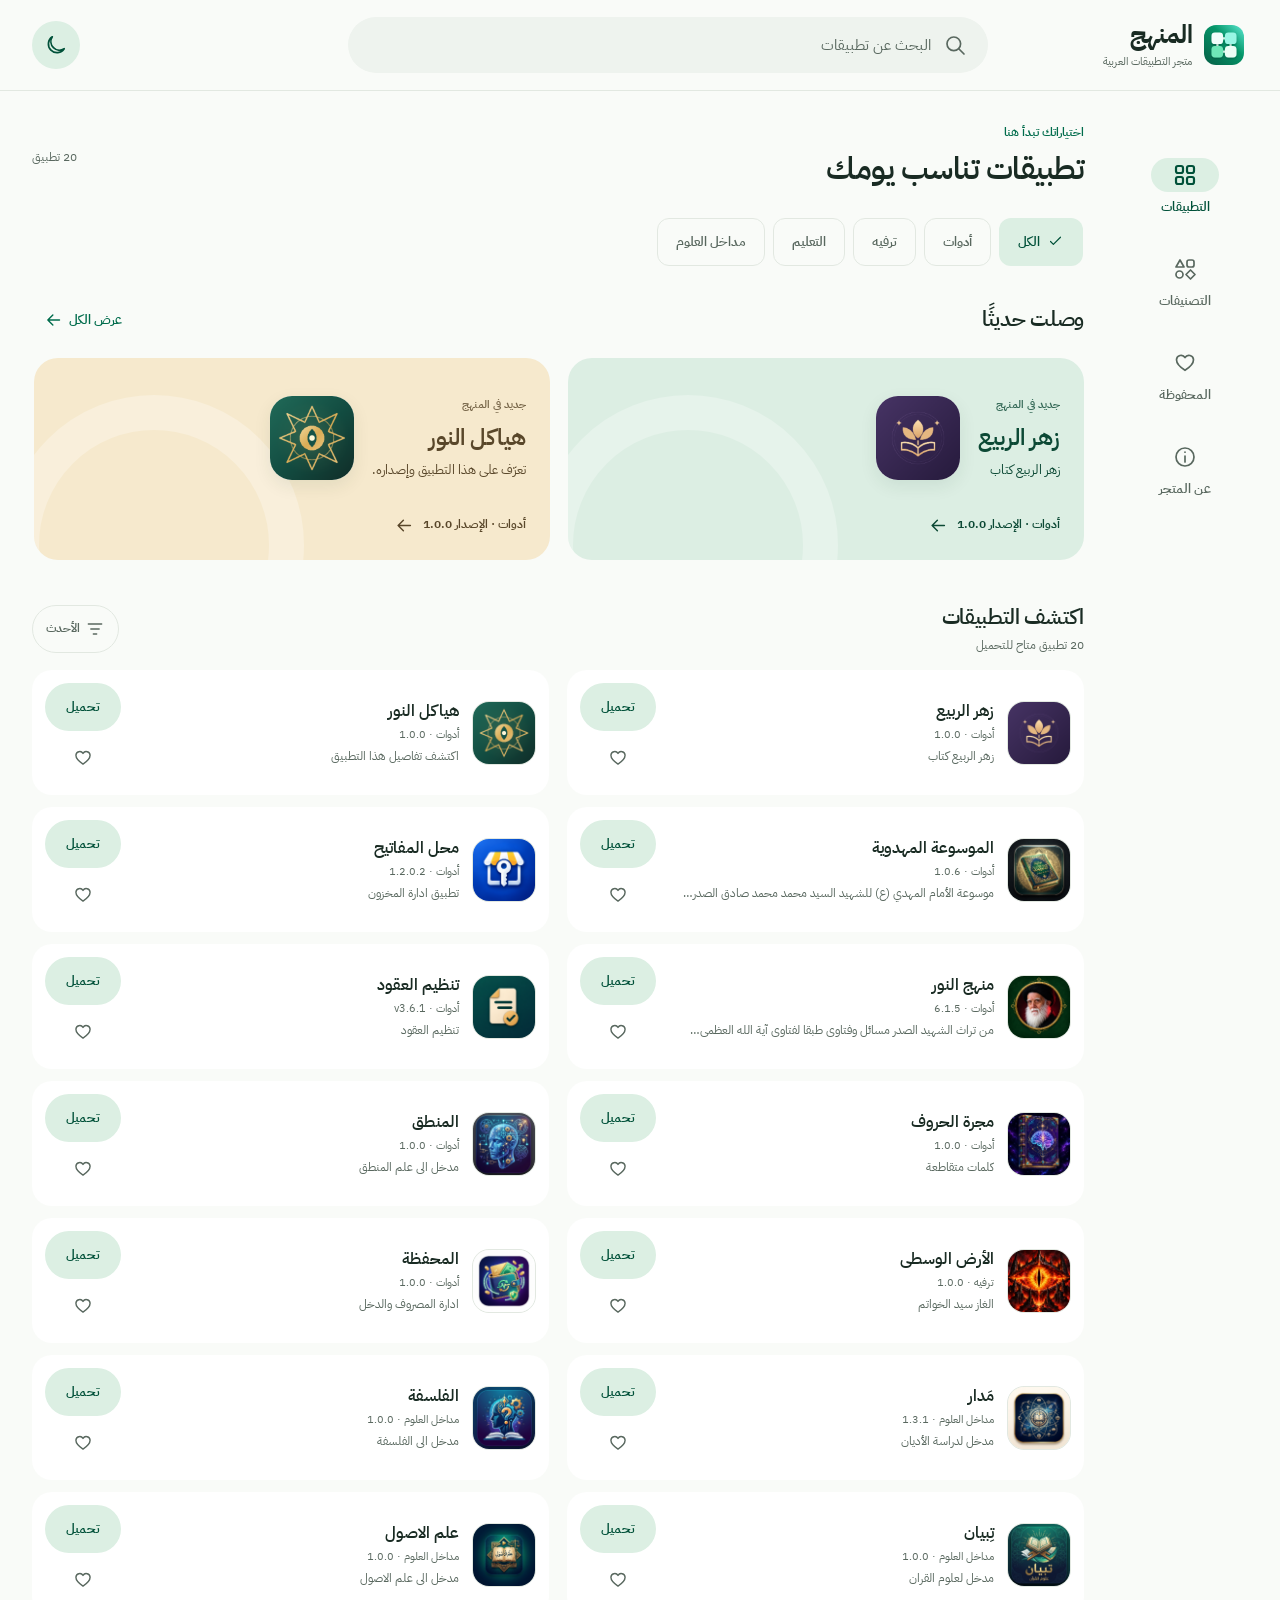
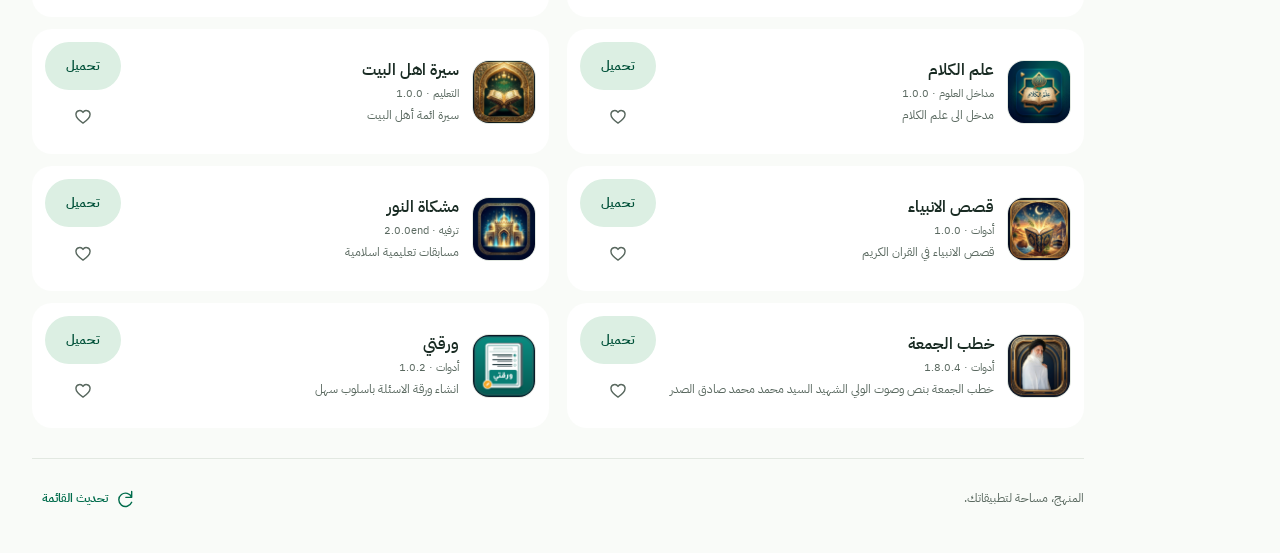
==== commit f45c678f: "feat(almanhaj): build Play-style Arabic app storefront" ====
--- a/almanhaj/index.html
+++ b/almanhaj/index.html
@@ -3,199 +3,108 @@
 <head>
   <meta charset="utf-8">
   <meta name="viewport" content="width=device-width,initial-scale=1,viewport-fit=cover">
-  <meta name="theme-color" content="#073e36">
+  <meta name="theme-color" content="#f9fbf8">
   <meta name="color-scheme" content="light dark">
-  <meta name="description" content="المنهج، متجر عربي مستقل لاكتشاف تطبيقات Android وتحميل إصداراتها المنشورة مع بيانات الإصدار وبصمات التحقق.">
+  <meta name="description" content="المنهج، متجرك العربي لتطبيقات أندرويد. اكتشف التطبيقات، احفظ ما يعجبك، وحمّل الإصدارات المنشورة مباشرة.">
   <meta property="og:type" content="website">
-  <meta property="og:title" content="المنهج | متجر التطبيقات">
-  <meta property="og:description" content="اكتشف تطبيقات عربية، اطّلع على إصداراتها، وحمّل ملفات APK من مصادر نشرها.">
-  <meta property="og:image" content="https://sjadmsave.github.io/almanhaj/logo.svg">
+  <meta property="og:title" content="المنهج | متجر التطبيقات العربية">
+  <meta property="og:description" content="تطبيقات للمعرفة، وأدوات ليومك. اكتشفها في المنهج.">
+  <meta property="og:image" content="https://sjadmsave.github.io/almanhaj/icons/store-icon-512.png">
   <link rel="canonical" href="https://sjadmsave.github.io/almanhaj/">
   <link rel="icon" type="image/svg+xml" href="logo.svg">
   <link rel="manifest" href="manifest.webmanifest">
   <meta name="mobile-web-app-capable" content="yes">
   <meta name="apple-mobile-web-app-capable" content="yes">
-  <meta name="apple-mobile-web-app-status-bar-style" content="black-translucent">
-  <link rel="preconnect" href="https://fonts.googleapis.com">
-  <link rel="preconnect" href="https://fonts.gstatic.com" crossorigin>
-  <link href="https://fonts.googleapis.com/css2?family=Almarai:wght@400;700;800&display=swap" rel="stylesheet">
+  <meta name="apple-mobile-web-app-status-bar-style" content="default">
+  <link rel="preload" href="assets/fonts/ibm-plex-sans-arabic-arabic-400-normal.woff2" as="font" type="font/woff2" crossorigin>
+  <script>try{var t=localStorage.getItem('almanhaj:theme:v1');document.documentElement.dataset.theme=t==='dark'||(t!=='light'&&matchMedia('(prefers-color-scheme: dark)').matches)?'dark':'light'}catch(e){}</script>
   <link rel="stylesheet" href="assets/store.css">
+  <script src="assets/catalog-core.js" defer></script>
   <script src="assets/store.js" defer></script>
   <title>المنهج | متجر التطبيقات العربية</title>
 </head>
 <body>
-  <a class="skip-link" href="#catalog">تجاوز إلى التطبيقات</a>
-  <header class="site-header" id="top">
-    <div class="shell header-inner">
-      <a class="identity" href="./" aria-label="المنهج، الصفحة الرئيسية">
-        <img src="logo.svg" width="44" height="44" alt="">
-        <span class="identity-copy"><strong>المنهج</strong><small>متجر التطبيقات العربية</small></span>
-      </a>
-      <nav class="header-actions" aria-label="روابط الموقع">
-        <a class="nav-link" href="#catalog">التطبيقات</a>
-        <a class="nav-link" href="#about">عن المتجر</a>
-        <button class="theme-toggle icon-button" id="theme-toggle" type="button" aria-label="تبديل المظهر" title="تبديل المظهر">
-          <svg viewBox="0 0 24 24" aria-hidden="true"><path d="M20.2 15.7A8.6 8.6 0 0 1 8.3 3.8 8.6 8.6 0 1 0 20.2 15.7Z"/></svg>
-        </button>
-      </nav>
+  <svg class="icon-sprite" xmlns="http://www.w3.org/2000/svg" aria-hidden="true">
+    <symbol id="i-search" viewBox="0 0 24 24"><circle cx="10.8" cy="10.8" r="6.8"/><path d="m16 16 5 5"/></symbol>
+    <symbol id="i-apps" viewBox="0 0 24 24"><rect x="3" y="3" width="7" height="7" rx="2"/><rect x="14" y="3" width="7" height="7" rx="2"/><rect x="3" y="14" width="7" height="7" rx="2"/><rect x="14" y="14" width="7" height="7" rx="2"/></symbol>
+    <symbol id="i-categories" viewBox="0 0 24 24"><path d="m7 3 4 7H3Z"/><rect x="14" y="3" width="7" height="7" rx="2"/><circle cx="6.5" cy="17.5" r="3.5"/><path d="m17.5 13 4.5 4.5-4.5 4.5-4.5-4.5Z"/></symbol>
+    <symbol id="i-heart" viewBox="0 0 24 24"><path d="M20.5 8.8c0 5.1-8.5 10.5-8.5 10.5S3.5 13.9 3.5 8.8a4.6 4.6 0 0 1 8.5-2.3 4.6 4.6 0 0 1 8.5 2.3Z"/></symbol>
+    <symbol id="i-info" viewBox="0 0 24 24"><circle cx="12" cy="12" r="9"/><path d="M12 11v6m0-10v.2"/></symbol>
+    <symbol id="i-download" viewBox="0 0 24 24"><path d="M12 3v12m-5-5 5 5 5-5M4 17v4h16v-4"/></symbol>
+    <symbol id="i-sort" viewBox="0 0 24 24"><path d="M4 6h16M7 12h10m-7 6h4"/></symbol>
+    <symbol id="i-back" viewBox="0 0 24 24"><path d="m10 5 7 7-7 7M17 12H3"/></symbol>
+    <symbol id="i-arrow" viewBox="0 0 24 24"><path d="m13 6-6 6 6 6M7 12h14"/></symbol>
+    <symbol id="i-close" viewBox="0 0 24 24"><path d="m6 6 12 12M6 18 18 6"/></symbol>
+    <symbol id="i-moon" viewBox="0 0 24 24"><path d="M20.2 15.7A8.6 8.6 0 0 1 8.3 3.8 8.6 8.6 0 1 0 20.2 15.7Z"/></symbol>
+    <symbol id="i-sun" viewBox="0 0 24 24"><circle cx="12" cy="12" r="4"/><path d="M12 2v2m0 16v2M4.9 4.9l1.4 1.4m11.4 11.4 1.4 1.4M2 12h2m16 0h2M4.9 19.1l1.4-1.4M17.7 6.3l1.4-1.4"/></symbol>
+    <symbol id="i-share" viewBox="0 0 24 24"><circle cx="18" cy="5" r="3"/><circle cx="6" cy="12" r="3"/><circle cx="18" cy="19" r="3"/><path d="m8.6 10.5 6.8-4m-6.8 7 6.8 4"/></symbol>
+    <symbol id="i-book" viewBox="0 0 24 24"><path d="M12 5v16M3 3c4 0 6 0 9 2 3-2 5-2 9-2v16c-4 0-6 0-9 2-3-2-5-2-9-2Z"/></symbol>
+    <symbol id="i-tools" viewBox="0 0 24 24"><path d="m15 3-3 3 1 4 4 1 3-3c1 5-3 8-7 6L6 21l-3-3 7-7c-2-4 1-8 5-8Z"/></symbol>
+    <symbol id="i-game" viewBox="0 0 24 24"><path d="M8 7h8c3 0 4 2 5 8 1 5-2 7-6 2H9c-4 5-7 3-6-2 1-6 2-8 5-8Z"/><path d="M6 12h5m-2.5-2.5v5m7.5-3h.1m2 3h.1"/></symbol>
+    <symbol id="i-refresh" viewBox="0 0 24 24"><path d="M20 10a8 8 0 1 0 0 6M20 3v7h-7"/></symbol>
+    <symbol id="i-check" viewBox="0 0 24 24"><path d="m5 12 4 4L19 6"/></symbol>
+  </svg>
+  <a class="skip-link" href="#content">تجاوز إلى التطبيقات</a>
+  <header class="app-bar">
+    <div class="shell app-bar-inner">
+      <a class="brand" href="#view=discover" data-view="discover" aria-label="المنهج، اكتشف التطبيقات"><img src="logo.svg" width="40" height="40" alt=""><span><strong>المنهج</strong><small>متجر التطبيقات العربية</small></span></a>
+      <form class="search-field" id="search-form" role="search"><svg aria-hidden="true"><use href="#i-search"/></svg><input id="search" type="search" aria-label="ابحث في التطبيقات" placeholder="البحث عن تطبيقات" autocomplete="off" enterkeyhint="search" maxlength="150"><button id="clear-search" class="icon-button" type="button" aria-label="مسح البحث" hidden><svg aria-hidden="true"><use href="#i-close"/></svg></button></form>
+      <button id="theme-toggle" class="icon-button theme-toggle" type="button" aria-label="تفعيل المظهر الداكن"><svg aria-hidden="true"><use href="#i-moon"/></svg></button>
     </div>
   </header>
-
-  <main>
-    <section class="intro shell" aria-label="اكتشف المنهج">
-      <div class="intro-copy">
-        <span class="eyebrow"><span class="signal"></span> مساحة عربية للتطبيقات</span>
-        <h1>تطبيقات مميزة.<br><span>في مكان واحد.</span></h1>
-        <p class="intro-lead">اكتشف تطبيقات نافعة للمعرفة والحياة اليومية، وتعرّف على أحدث إصداراتها قبل تحميلها مباشرة.</p>
-        <div class="intro-cta">
-          <a class="button button-light" href="#catalog">استكشف التطبيقات <svg viewBox="0 0 24 24" aria-hidden="true"><path d="m14.5 5-7 7 7 7M8 12h12"/></svg></a>
-          <a class="intro-secondary" href="#about">كيف يعمل المتجر؟</a>
+  <div class="offline-banner" id="offline-banner" role="status" hidden>أنت غير متصل بالإنترنت. اتصل لتحديث التطبيقات وتنزيلها.</div>
+  <div class="workspace shell">
+    <nav class="main-nav" aria-label="التنقل الأساسي">
+      <a class="nav-item is-current" href="#view=discover" data-view="discover" aria-current="page"><span class="nav-icon"><svg aria-hidden="true"><use href="#i-apps"/></svg></span><span>التطبيقات</span></a>
+      <a class="nav-item" href="#view=categories" data-view="categories"><span class="nav-icon"><svg aria-hidden="true"><use href="#i-categories"/></svg></span><span>التصنيفات</span></a>
+      <a class="nav-item" href="#view=saved" data-view="saved"><span class="nav-icon"><svg aria-hidden="true"><use href="#i-heart"/></svg><span id="saved-badge" class="nav-badge" aria-hidden="true" hidden></span></span><span>المحفوظة</span></a>
+      <a class="nav-item" href="#view=about" data-view="about"><span class="nav-icon"><svg aria-hidden="true"><use href="#i-info"/></svg></span><span>عن المتجر</span></a>
+    </nav>
+    <main id="content">
+      <section id="catalog-view" aria-labelledby="page-title">
+        <div class="page-heading"><div><p class="eyebrow" id="page-kicker">اختياراتك تبدأ هنا</p><h1 id="page-title" tabindex="-1">تطبيقات تناسب يومك</h1></div><span class="catalog-total" id="total-count"></span></div>
+        <div class="category-scroll" id="filters" role="group" aria-label="تصفية حسب التصنيف"></div>
+        <section class="featured-section" id="featured-section" aria-labelledby="featured-title" hidden><div class="section-heading"><h2 id="featured-title">وصلت حديثًا</h2><button id="show-latest" class="text-button" type="button">عرض الكل <svg aria-hidden="true"><use href="#i-arrow"/></svg></button></div><div class="featured-rail" id="featured-rail"></div></section>
+        <section class="app-list-section" aria-labelledby="list-title">
+          <div class="section-heading list-heading"><div><h2 id="list-title">اكتشف التطبيقات</h2><p id="result-summary" role="status" aria-live="polite">جارٍ تحميل التطبيقات…</p></div><button id="sort-open" class="sort-button" type="button" aria-haspopup="dialog"><svg aria-hidden="true"><use href="#i-sort"/></svg><span id="sort-label">الأحدث</span></button></div>
+          <div class="active-filter" id="active-filter" hidden><span id="filter-description"></span><button id="clear-filters" class="text-button" type="button">مسح التصفية</button></div>
+          <div class="app-grid" id="cards" aria-busy="true"><div class="skeleton-card"></div><div class="skeleton-card"></div><div class="skeleton-card"></div><div class="skeleton-card"></div></div>
+        </section>
+      </section>
+      <section id="categories-view" aria-labelledby="categories-title" hidden><div class="page-heading"><div><p class="eyebrow">مساحة لكل اهتمام</p><h1 id="categories-title" tabindex="-1">تصفح التصنيفات</h1><p>اعثر على ما يناسبك، حسب المجال.</p></div></div><div class="category-grid" id="category-grid"></div></section>
+      <section id="about-view" aria-labelledby="about-title" hidden>
+        <div class="page-heading"><div><p class="eyebrow">مساحة عربية للتطبيقات</p><h1 id="about-title" tabindex="-1">أهلًا بك في المنهج</h1></div></div>
+        <div class="about-identity"><img src="logo.svg" width="72" height="72" alt=""><div><h2>تطبيقات للمعرفة والحياة</h2><p>متجر عربي مستقل يجمع التطبيقات المنشورة، ويقرّبك مما تحتاجه في يومك.</p></div></div>
+        <div class="info-list">
+          <details open><summary>كيف أحمّل تطبيقًا؟<svg aria-hidden="true"><use href="#i-arrow"/></svg></summary><ol><li>اختر التطبيق واطّلع على تفاصيله وإصداره.</li><li>اضغط «تحميل APK»، ثم افتح الملف بعد اكتمال التنزيل.</li><li>إذا طلب أندرويد إذن التثبيت، اسمح به للمصدر الذي تثق به ثم أكمل التثبيت.</li></ol><p>ملفات التطبيقات تُنزّل مباشرة من إصداراتها المنشورة على GitHub Releases.</p></details>
+          <details><summary>معلومات الإصدار والتحقق<svg aria-hidden="true"><use href="#i-arrow"/></svg></summary><p>تجد في تفاصيل كل تطبيق رقم الإصدار وتاريخ النشر وملاحظات التحديث. ويمكنك نسخ بصمة ملف APK وبصمة شهادة التوقيع عند توفرهما ومقارنتهما بالملف الذي نزّلته.</p></details>
+          <details><summary>محفوظاتك وخصوصيتك<svg aria-hidden="true"><use href="#i-arrow"/></svg></summary><p>تُحفظ قائمة التطبيقات المفضلة واختيار المظهر في هذا المتصفح على جهازك. لا تحتاج إلى إنشاء حساب. عند مسح بيانات الموقع تُحذف هذه التفضيلات. لا يستخدم المتجر أدوات تتبع أو إعلانات.</p></details>
+          <details><summary>إضافة المتجر إلى الشاشة الرئيسية<svg aria-hidden="true"><use href="#i-arrow"/></svg></summary><p>افتح قائمة متصفحك واختر «إضافة إلى الشاشة الرئيسية» إذا كان الخيار متاحًا. سيبقى الاتصال بالإنترنت مطلوبًا لقراءة أحدث قائمة للتطبيقات وتنزيل ملفاتها.</p></details>
         </div>
-        <div class="intro-stats">
-          <div><strong id="hero-count">—</strong><span>تطبيق متاح</span></div>
-          <span class="stat-divider"></span>
-          <div><strong id="hero-categories">—</strong><span>تصنيفات</span></div>
-          <span class="stat-divider"></span>
-          <div><strong>APK</strong><span>تحميل مباشر</span></div>
-        </div>
-      </div>
-      <div class="spotlight-shell">
-        <div class="spotlight-decoration spotlight-orb"></div>
-        <div class="spotlight-decoration spotlight-ring"></div>
-        <article class="spotlight" id="spotlight" aria-label="أحدث إضافة">
-          <span class="spotlight-label"><span class="live-dot"></span> من أحدث الإضافات</span>
-          <div class="spotlight-app">
-            <img id="spotlight-icon" src="logo.svg" width="78" height="78" alt="">
-            <div><span class="spotlight-overline">اكتشف تطبيقًا</span><h2 id="spotlight-name">المنهج</h2><p id="spotlight-description">تطبيقات عربية متنوعة</p></div>
-          </div>
-          <div class="spotlight-bottom">
-            <span id="spotlight-version">أحدث إصدار</span>
-            <button id="spotlight-details" type="button" class="spotlight-action" disabled>استعرض التفاصيل <svg viewBox="0 0 24 24" aria-hidden="true"><path d="m14.5 5-7 7 7 7M8 12h12"/></svg></button>
-          </div>
-        </article>
-        <div class="floating-mark" aria-hidden="true">✳</div>
-      </div>
-    </section>
-
-    <section class="store-section shell" id="catalog" aria-labelledby="catalog-title">
-      <div class="section-heading">
-        <div>
-          <span class="section-kicker">مكتبة المنهج</span>
-          <h2 id="catalog-title">اكتشف ما يناسبك</h2>
-          <p>تصفح التطبيقات حسب المجال، أو ابحث عمّا تحتاجه.</p>
-        </div>
-        <div class="available-badge"><span class="badge-dot"></span><span id="total-count">جاري التحميل...</span></div>
-      </div>
-
-      <div class="catalog-panel">
-        <div class="search-row">
-          <label class="search-box" for="search">
-            <svg viewBox="0 0 24 24" aria-hidden="true"><circle cx="10.8" cy="10.8" r="6.7"/><path d="m16 16 5 5"/></svg>
-            <input id="search" type="search" placeholder="ابحث باسم التطبيق أو مجاله..." autocomplete="off" enterkeyhint="search">
-            <span class="search-hint">بحث سريع</span>
-          </label>
-          <label class="sort-box" for="sort">
-            <span>الترتيب</span>
-            <select id="sort">
-              <option value="newest">الأحدث نشرًا</option>
-              <option value="oldest">الأقدم نشرًا</option>
-              <option value="name">الاسم: أ - ي</option>
-              <option value="name-desc">الاسم: ي - أ</option>
-            </select>
-            <svg viewBox="0 0 24 24" aria-hidden="true"><path d="m6 9 6 6 6-6"/></svg>
-          </label>
-        </div>
-        <div class="filter-row">
-          <div class="category-scroll" id="filters" role="group" aria-label="تصفية حسب التصنيف"></div>
-          <button class="favorite-filter" id="favorites-toggle" type="button" aria-pressed="false" title="التطبيقات المحفوظة">
-            <svg viewBox="0 0 24 24" aria-hidden="true"><path d="M20.5 8.8c0 5.1-8.5 10.5-8.5 10.5S3.5 13.9 3.5 8.8a4.6 4.6 0 0 1 8.5-2.3 4.6 4.6 0 0 1 8.5 2.3Z"/></svg>
-            <span>المحفوظة</span><span class="favorite-number" id="favorites-count">0</span>
-          </button>
-        </div>
-      </div>
-
-      <div class="results-line">
-        <p id="result-summary" role="status" aria-live="polite">جارٍ تحميل التطبيقات...</p>
-        <button id="clear-filters" class="clear-filters" type="button" hidden>مسح التصفية</button>
-      </div>
-      <div class="app-grid" id="cards" aria-label="قائمة التطبيقات">
-        <div class="loading-card"></div><div class="loading-card"></div><div class="loading-card"></div>
-      </div>
-    </section>
-
-    <section class="assurance shell" id="about" aria-labelledby="about-title">
-      <div class="assurance-heading">
-        <span class="section-kicker">التجربة والشفافية</span>
-        <h2 id="about-title">تعرّف قبل أن تحمّل.</h2>
-        <p>نقدّم لك بيانات كل إصدار، ونوجّهك إلى ملفه المنشور على GitHub Releases. التحميل والتثبيت يتمان خارج هذا الموقع.</p>
-      </div>
-      <div class="assurance-grid">
-        <div class="assurance-item"><span class="assurance-icon">01</span><h3>إصدارات واضحة</h3><p>رقم الإصدار وتاريخ نشره وملاحظات التحديث عند توفرها.</p></div>
-        <div class="assurance-item"><span class="assurance-icon">02</span><h3>معلومات التحقق</h3><p>بصمة SHA-256 للملف وبصمة شهادة التوقيع المعروضة من بيانات النشر.</p></div>
-        <div class="assurance-item"><span class="assurance-icon">03</span><h3>وصول مباشر</h3><p>روابط تحميل مستقلة من إصدارات GitHub، دون إعادة استضافة ملفات APK هنا.</p></div>
-      </div>
-      <details class="install-guide">
-        <summary>كيفية تثبيت ملف APK على Android <svg viewBox="0 0 24 24" aria-hidden="true"><path d="m6 9 6 6 6-6"/></svg></summary>
-        <ol>
-          <li>اختر التطبيق، واقرأ تفاصيل إصداره ثم اضغط «تحميل APK».</li>
-          <li>افتح الملف بعد اكتمال التنزيل، وراجع اسم التطبيق وطلب التثبيت.</li>
-          <li>قد يطلب Android السماح بالتثبيت من هذا المصدر؛ فعّل الإذن للمصدر الذي تثق به فقط، ثم أوقفه عند الانتهاء إن لم تعد تحتاجه.</li>
-        </ol>
-      </details>
-    </section>
-  </main>
-
-  <footer class="site-footer">
-    <div class="shell footer-inner">
-      <a class="footer-brand" href="./"><img src="logo.svg" width="32" height="32" alt=""> المنهج</a>
-      <p>مساحة تجمع تطبيقات عربية في مكان واحد.</p>
-      <span>© <span id="year"></span> المنهج</span>
+        <p class="about-footer">المنهج · متجر التطبيقات العربية · <span id="year"></span></p>
+      </section>
+      <noscript><p class="no-script">فعّل JavaScript في متصفحك لعرض كتالوج التطبيقات والبحث والتحميل.</p></noscript>
+      <footer class="store-footer"><span>المنهج، مساحة لتطبيقاتك.</span><button class="text-button" id="refresh-catalog" type="button"><svg aria-hidden="true"><use href="#i-refresh"/></svg>تحديث القائمة</button></footer>
+    </main>
+  </div>
+  <dialog id="details-modal" class="bottom-sheet details-sheet" aria-labelledby="modal-name">
+    <div class="sheet-handle" aria-hidden="true"></div>
+    <header class="sheet-bar"><button id="modal-close" class="icon-button" type="button" aria-label="إغلاق التفاصيل"><svg aria-hidden="true"><use href="#i-back"/></svg></button><span>تفاصيل التطبيق</span><button id="modal-share" class="icon-button" type="button" aria-label="مشاركة رابط التطبيق"><svg aria-hidden="true"><use href="#i-share"/></svg></button></header>
+    <div class="sheet-content">
+      <div class="detail-identity"><img id="modal-icon" src="logo.svg" width="88" height="88" alt=""><div><span id="modal-category" class="mini-category"></span><h2 id="modal-name"></h2><span class="detail-platform">تطبيق أندرويد · APK</span></div></div>
+      <div class="detail-stats"><div><span>الإصدار</span><strong id="modal-version" dir="auto"></strong></div><div><span>آخر نشر</span><strong id="modal-date"></strong></div><div><span>التصنيف</span><strong id="modal-category-stat"></strong></div></div>
+      <section class="detail-section"><h3>عن هذا التطبيق</h3><p id="modal-description"></p></section><section class="detail-section"><h3>ما الجديد؟</h3><p id="modal-notes"></p></section>
+      <details class="technical-info"><summary>معلومات التطبيق والتحقق<svg aria-hidden="true"><use href="#i-arrow"/></svg></summary><dl>
+        <dt>اسم الحزمة</dt><dd id="modal-package" dir="ltr"></dd><dt>رمز الإصدار</dt><dd id="modal-code" dir="ltr"></dd>
+        <dt>بصمة الملف SHA-256</dt><dd><span id="modal-sha" dir="ltr"></span><button class="copy-button" data-copy="modal-sha" type="button">نسخ البصمة</button></dd>
+        <dt>بصمة شهادة التوقيع SHA-256</dt><dd><span id="modal-cert" dir="ltr"></span><button class="copy-button" data-copy="modal-cert" type="button">نسخ البصمة</button></dd>
+      </dl><p>بيانات الإصدار من سجل النشر. قارن البصمات بالملف بعد تنزيله للتحقق منه.</p><a id="modal-release" class="text-button" href="https://github.com" target="_blank" rel="noopener noreferrer">عرض صفحة الإصدار <svg aria-hidden="true"><use href="#i-arrow"/></svg></a></details>
+      <p class="download-caption">تحميل مباشر من GitHub. افتح الملف بعد تنزيله لإكمال التثبيت.</p>
+      <p class="share-fallback" id="share-fallback" hidden><label for="share-url">رابط التطبيق</label><input id="share-url" type="text" readonly dir="ltr"></p>
     </div>
-  </footer>
-
-  <nav class="mobile-nav" aria-label="التنقل الأساسي للهاتف">
-    <a href="#top" class="mobile-tab" id="mobile-home" aria-label="الرئيسية">
-      <svg viewBox="0 0 24 24" aria-hidden="true"><path d="m3 10 9-7 9 7v10a1 1 0 0 1-1 1h-5v-7H9v7H4a1 1 0 0 1-1-1Z"/></svg>
-      <span>الرئيسية</span>
-    </a>
-    <a href="#catalog" class="mobile-tab is-current" id="mobile-catalog" aria-label="التطبيقات" aria-current="page">
-      <svg viewBox="0 0 24 24" aria-hidden="true"><rect x="3" y="3" width="7" height="7" rx="2"/><rect x="14" y="3" width="7" height="7" rx="2"/><rect x="3" y="14" width="7" height="7" rx="2"/><rect x="14" y="14" width="7" height="7" rx="2"/></svg>
-      <span>التطبيقات</span>
-    </a>
-    <button class="mobile-tab" id="mobile-saved" type="button" aria-label="التطبيقات المحفوظة">
-      <svg viewBox="0 0 24 24" aria-hidden="true"><path d="M20.5 8.8c0 5.1-8.5 10.5-8.5 10.5S3.5 13.9 3.5 8.8a4.6 4.6 0 0 1 8.5-2.3 4.6 4.6 0 0 1 8.5 2.3Z"/></svg>
-      <span>المحفوظة</span>
-    </button>
-  </nav>
-
-  <dialog id="details-modal" aria-labelledby="modal-name" aria-modal="true">
-    <div class="dialog-layout">
-      <div class="dialog-top"><span class="dialog-eyebrow">تفاصيل التطبيق</span><button id="modal-close" class="modal-close icon-button" type="button" aria-label="إغلاق التفاصيل">×</button></div>
-      <div class="dialog-app">
-        <img id="modal-icon" src="logo.svg" width="88" height="88" alt="">
-        <div><span id="modal-category" class="mini-category"></span><h2 id="modal-name"></h2><p id="modal-description"></p></div>
-      </div>
-      <div class="dialog-meta">
-        <div><span>الإصدار</span><strong id="modal-version"></strong></div>
-        <div><span>تاريخ النشر</span><strong id="modal-date"></strong></div>
-      </div>
-      <section class="release-notes"><h3>ما الجديد في هذا الإصدار؟</h3><p id="modal-notes"></p></section>
-      <details class="technical-info">
-        <summary>المعلومات التقنية والتحقق <svg viewBox="0 0 24 24" aria-hidden="true"><path d="m6 9 6 6 6-6"/></svg></summary>
-        <dl>
-          <dt>اسم الحزمة</dt><dd id="modal-package" dir="ltr"></dd>
-          <dt>رمز الإصدار</dt><dd id="modal-code" dir="ltr"></dd>
-          <dt>بصمة ملف APK (SHA-256)</dt><dd><span id="modal-sha" dir="ltr"></span><button class="copy-button" data-copy="modal-sha" type="button">نسخ</button></dd>
-          <dt>بصمة شهادة التوقيع (SHA-256)</dt><dd><span id="modal-cert" dir="ltr"></span><button class="copy-button" data-copy="modal-cert" type="button">نسخ</button></dd>
-        </dl>
-        <p>هذه البيانات مأخوذة من سجل النشر؛ للتحقق من سلامة الملف قارِن بصمته بعد التنزيل.</p>
-      </details>
-      <div class="dialog-actions">
-        <a id="modal-download" class="button button-download" href="#" target="_blank" rel="noopener noreferrer">تحميل APK <svg viewBox="0 0 24 24" aria-hidden="true"><path d="M12 3v12m-5-5 5 5 5-5M4 17v4h16v-4"/></svg></a>
-        <button id="modal-save" class="button button-save" type="button">حفظ التطبيق <svg viewBox="0 0 24 24" aria-hidden="true"><path d="M20.5 8.8c0 5.1-8.5 10.5-8.5 10.5S3.5 13.9 3.5 8.8a4.6 4.6 0 0 1 8.5-2.3 4.6 4.6 0 0 1 8.5 2.3Z"/></svg></button>
-      </div>
-      <p id="toast" class="dialog-toast" role="status" aria-live="polite"></p>
-    </div>
+    <footer class="sheet-actions"><a id="modal-download" class="button primary-button" href="https://github.com" target="_blank" rel="noopener noreferrer"><svg aria-hidden="true"><use href="#i-download"/></svg>تحميل APK</a><button id="modal-save" class="button tonal-button" type="button" aria-pressed="false"><svg aria-hidden="true"><use href="#i-heart"/></svg><span>حفظ التطبيق</span></button></footer>
   </dialog>
+  <dialog id="sort-modal" class="bottom-sheet sort-sheet" aria-labelledby="sort-title"><div class="sheet-handle" aria-hidden="true"></div><header class="sheet-bar"><h2 id="sort-title">ترتيب التطبيقات</h2><button class="icon-button" id="sort-close" type="button" aria-label="إغلاق الترتيب"><svg aria-hidden="true"><use href="#i-close"/></svg></button></header><form id="sort-form"><label><input type="radio" name="sort" value="newest" checked><span>الأحدث نشرًا</span></label><label><input type="radio" name="sort" value="oldest"><span>الأقدم نشرًا</span></label><label><input type="radio" name="sort" value="name"><span>الاسم: أ – ي</span></label><label><input type="radio" name="sort" value="name-desc"><span>الاسم: ي – أ</span></label></form></dialog>
+  <div class="snackbar" id="snackbar" role="status" aria-live="polite" hidden></div>
 </body>
 </html>
--- a/almanhaj/assets/store.css
+++ b/almanhaj/assets/store.css
@@ -1,364 +1,322 @@
+@font-face{font-family:Plex; font-style:normal; font-weight:400; font-display:swap; src:url("fonts/ibm-plex-sans-arabic-arabic-400-normal.woff2") format("woff2"); unicode-range:U+0600-06FF,U+0750-077F,U+0870-088E,U+0890-08FF,U+FB50-FDFF,U+FE70-FEFC,U+200C-200E,U+2010-2011,U+204F,U+2E41;}
+@font-face{font-family:Plex; font-style:normal; font-weight:400; font-display:swap; src:url("fonts/ibm-plex-sans-arabic-latin-400-normal.woff2") format("woff2"); unicode-range:U+0000-00FF,U+0131,U+0152-0153,U+02BB-02BC,U+02C6,U+02DA,U+02DC,U+0304,U+0308,U+0329,U+2000-206F,U+20AC,U+2122,U+2191,U+2193,U+2212,U+2215,U+FEFF,U+FFFD;}
+@font-face{font-family:Plex; font-style:normal; font-weight:600; font-display:swap; src:url("fonts/ibm-plex-sans-arabic-arabic-600-normal.woff2") format("woff2"); unicode-range:U+0600-06FF,U+0750-077F,U+0870-088E,U+0890-08FF,U+FB50-FDFF,U+FE70-FEFC,U+200C-200E,U+2010-2011,U+204F,U+2E41;}
+@font-face{font-family:Plex; font-style:normal; font-weight:600; font-display:swap; src:url("fonts/ibm-plex-sans-arabic-latin-600-normal.woff2") format("woff2"); unicode-range:U+0000-00FF,U+0131,U+0152-0153,U+02BB-02BC,U+02C6,U+02DA,U+02DC,U+0304,U+0308,U+0329,U+2000-206F,U+20AC,U+2122,U+2191,U+2193,U+2212,U+2215,U+FEFF,U+FFFD;}
+@font-face{font-family:Plex; font-style:normal; font-weight:700; font-display:swap; src:url("fonts/ibm-plex-sans-arabic-arabic-700-normal.woff2") format("woff2"); unicode-range:U+0600-06FF,U+0750-077F,U+0870-088E,U+0890-08FF,U+FB50-FDFF,U+FE70-FEFC,U+200C-200E,U+2010-2011,U+204F,U+2E41;}
+@font-face{font-family:Plex; font-style:normal; font-weight:700; font-display:swap; src:url("fonts/ibm-plex-sans-arabic-latin-700-normal.woff2") format("woff2"); unicode-range:U+0000-00FF,U+0131,U+0152-0153,U+02BB-02BC,U+02C6,U+02DA,U+02DC,U+0304,U+0308,U+0329,U+2000-206F,U+20AC,U+2122,U+2191,U+2193,U+2212,U+2215,U+FEFF,U+FFFD;}
 :root {
-  font-family: "Almarai", "Noto Sans Arabic", Tahoma, sans-serif;
   color-scheme: light;
-  --canvas: #f6f8f5;
-  --surface: #fff;
-  --surface-alt: #eef3ef;
-  --ink: #193b35;
-  --muted: #6b817b;
-  --faint: #899b96;
-  --line: #dce8e1;
-  --green: #08775c;
-  --green-hover: #075f4b;
-  --soft-green: #e5f5ec;
-  --accent: #4bd3a6;
-  --shadow: 0 16px 44px rgba(18, 66, 51, .055);
-  --focus: #13a87e;
+  font-family: Plex, "Noto Sans Arabic", Tahoma, sans-serif;
+  --canvas:#f9fbf8; --surface:#fff; --surface-alt:#eef3ee; --ink:#192b23;
+  --muted:#59685f; --line:#e2e8e1; --primary:#006c4c; --on-primary:#fff;
+  --tonal:#dcefe3; --on-tonal:#005139; --focus:#228365;
+  --shadow:0 7px 26px #173f2512; --bar-height:90px;
 }
 html[data-theme="dark"] {
-  color-scheme: dark;
-  --canvas: #101d1b;
-  --surface: #172823;
-  --surface-alt: #1d3730;
-  --ink: #ecf5f0;
-  --muted: #a7beb5;
-  --faint: #91a99f;
-  --line: #2e4840;
-  --green: #55d6ad;
-  --green-hover: #77ebc3;
-  --soft-green: #21483c;
-  --accent: #5bdfb7;
-  --shadow: 0 16px 44px rgba(0, 0, 0, .17);
-}
-* { box-sizing: border-box; }
-html { scroll-behavior: smooth; scroll-padding-top: 90px; }
-body { margin: 0; min-width: 280px; background: var(--canvas); color: var(--ink); font-size: 14px; line-height: 1.7; -webkit-font-smoothing: antialiased; }
-button, input, select { font: inherit; }
-button { cursor: pointer; }
-button:disabled { cursor: not-allowed; opacity: .65; }
-button, a, input, select { -webkit-tap-highlight-color: transparent; }
-button, a, select, summary { touch-action: manipulation; }
-a { text-decoration: none; color: inherit; }
-img { display: block; max-width: 100%; }
-svg { width: 20px; height: 20px; fill: none; stroke: currentColor; stroke-width: 1.9; stroke-linecap: round; stroke-linejoin: round; flex: none; }
-:focus-visible { outline: 3px solid var(--focus); outline-offset: 3px; }
-::selection { background: #85e8c4; color: #09382d; }
-.shell { width: min(1170px, calc(100% - 52px)); margin-inline: auto; }
-.skip-link { position: fixed; z-index: 200; inset: -100px auto auto 16px; padding: 12px; background: #fff; color: #153b2c; border-radius: 12px; }
-.skip-link:focus { top: 12px; }
-
-.site-header { position: relative; z-index: 10; background: var(--surface); border-bottom: 1px solid var(--line); }
-.header-inner { display: flex; align-items: center; justify-content: space-between; gap: 20px; min-height: 82px; }
-.identity { display: inline-flex; align-items: center; gap: 13px; min-width: 0; }
-.identity img { border-radius: 13px; box-shadow: 0 5px 18px #034f3b18; }
-.identity-copy { display: flex; flex-direction: column; justify-content: center; line-height: 1.35; }
-.identity-copy strong { font-size: 21px; font-weight: 800; letter-spacing: -.6px; }
-.identity-copy small { font-size: 10px; color: var(--muted); font-weight: 700; margin-top: 4px; white-space: nowrap; }
-.header-actions { display: flex; align-items: center; gap: 8px; }
-.nav-link { color: var(--muted); padding: 10px 14px; border-radius: 10px; font-size: 12px; font-weight: 800; }
-.nav-link:hover { color: var(--green); background: var(--surface-alt); }
-.icon-button { border: 1px solid var(--line); background: var(--surface); color: var(--ink); display: inline-grid; place-items: center; border-radius: 12px; width: 42px; height: 42px; }
-.icon-button:hover { border-color: var(--green); color: var(--green); }
-.theme-toggle svg { width: 20px; height: 20px; }
-
-.intro { position: relative; display: grid; grid-template-columns: minmax(0,1.15fr) minmax(320px,.85fr); isolation: isolate; gap: 28px; background: linear-gradient(115deg, #063b35 10%, #075443 58%, #087758 100%); color: #fff; border-radius: 32px; margin-top: 27px; overflow: hidden; min-height: 470px; padding: 60px 64px 44px; }
-.intro::before { content: ""; position: absolute; z-index: -1; pointer-events: none; width: 480px; height: 480px; border-radius: 50%; border: 1px solid #ffffff12; left: -100px; top: -230px; box-shadow: 0 0 0 72px #ffffff05,0 0 0 154px #ffffff05; }
-.intro::after { content: ""; position: absolute; z-index: -1; right: -220px; bottom: -420px; width: 630px; height: 630px; border: 1px solid #bdf5e224; border-radius: 50%; }
-.intro-copy { position: relative; z-index: 2; align-self: center; padding-bottom: 7px; }
-.eyebrow { display: inline-flex; align-items: center; gap: 8px; border: 1px solid #a8f1d03d; background: #ffffff12; padding: 7px 12px; border-radius: 999px; color: #c8ffe6; font-weight: 700; font-size: 11px; }
-.signal,.live-dot,.badge-dot { display: inline-block; border-radius: 50%; background: #56e6ae; width: 7px; height: 7px; box-shadow: 0 0 0 4px #56e6ae20; }
-.intro h1 { font-size: clamp(31px, 3.6vw, 52px); line-height: 1.49; letter-spacing: -1.9px; margin: 19px 0 8px; font-weight: 800; }
-.intro h1 span { color: #9de9c5; }
-.intro-lead { color: #d1e8de; font-size: 13px; line-height: 2.2; max-width: 485px; margin: 0 0 26px; }
-.intro-cta { display: flex; align-items: center; flex-wrap: wrap; gap: 16px; }
-.button { min-height: 47px; border-radius: 12px; border: 0; display: inline-flex; align-items: center; justify-content: center; gap: 10px; font-weight: 800; font-size: 12px; padding: 12px 21px; transition: transform .2s ease, background .2s ease, box-shadow .2s ease; }
-.button svg { width: 17px; height: 17px; }
-.button:hover { transform: translateY(-2px); }
-.button-light { color: #075242; background: #e7fff0; box-shadow: 0 9px 26px #012b1d36; }
-.button-light:hover { background: #fff; }
-.intro-secondary { color: #edfff6; font-size: 12px; font-weight: 800; padding: 12px 0; }
-.intro-secondary:hover { text-decoration: underline; }
-.intro-stats { display: flex; align-items: center; gap: 22px; margin-top: 36px; }
-.intro-stats div { display: flex; flex-direction: column; gap: 1px; }
-.intro-stats strong { font-size: 22px; letter-spacing: -.8px; line-height: 1.5; }
-.intro-stats span:not(.stat-divider) { color: #b8dccc; font-size: 10px; font-weight: 700; }
-.stat-divider { height: 31px; width: 1px; background: #ffffff35; }
-.spotlight-shell { position: relative; display: flex; align-items: center; justify-content: center; min-width: 0; padding: 12px 0; }
-.spotlight-decoration { position: absolute; pointer-events: none; }
-.spotlight-orb { width: 350px; height: 350px; border-radius: 50%; background: radial-gradient(circle, #69fac855, #6affc208 60%, transparent 70%); filter: blur(6px); }
-.spotlight-ring { width: 380px; height: 380px; border-radius: 50%; border: 1px solid #ffffff22; box-shadow: 0 0 0 35px #ffffff09,0 0 0 70px #ffffff05; }
-.spotlight { position: relative; z-index: 1; background: linear-gradient(140deg, #fffffff2, #eefaf4e8); color: #16483c; border: 1px solid #ffffffca; border-radius: 27px; width: min(100%, 366px); min-height: 290px; padding: 25px; box-shadow: 0 26px 46px #01281d44; transform: rotate(-2deg); }
-.spotlight-label { display: inline-flex; align-items: center; gap: 9px; background: #dceee5; color: #287359; font-size: 10px; padding: 7px 11px; border-radius: 100px; font-weight: 800; }
-.spotlight-app { display: flex; gap: 17px; align-items: center; margin: 30px 0 28px; }
-.spotlight-app img { flex: none; width: 78px; height: 78px; border: 1px solid #d9e9de; border-radius: 20px; object-fit: contain; background: #edf8ef; box-shadow: 0 11px 22px #1c624521; }
-.spotlight-overline { color: #769288; font-size: 10px; font-weight: 700; }
-.spotlight h2 { font-size: 20px; margin: 2px 0 4px; line-height: 1.5; }
-.spotlight p { color: #6c8980; font-size: 11px; margin: 0; display: -webkit-box; -webkit-line-clamp: 2; line-clamp: 2; -webkit-box-orient: vertical; overflow: hidden; }
-.spotlight-bottom { display: flex; justify-content: space-between; align-items: center; gap: 9px; border-top: 1px solid #d6e6dc; padding-top: 17px; }
-.spotlight-bottom span { font-size: 10px; color: #759088; }
-.spotlight-action { border: 0; background: transparent; color: #087459; display: inline-flex; gap: 6px; align-items: center; font-size: 11px; font-weight: 800; padding: 6px; }
-.spotlight-action svg { width: 15px; }
-.floating-mark { position: absolute; z-index: 2; bottom: 10px; left: -12px; width: 59px; height: 59px; display: grid; place-items: center; font-size: 35px; background: #d3b87d; border: 5px solid #075847; border-radius: 19px; color: #fff; transform: rotate(13deg); box-shadow: 0 12px 25px #012d2355; }
-
-.store-section { padding-block: 76px 48px; }
-.section-heading { display: flex; justify-content: space-between; align-items: flex-end; gap: 22px; margin-bottom: 24px; }
-.section-kicker { color: var(--green); font-weight: 800; font-size: 11px; letter-spacing: .1px; }
-.section-heading h2,.assurance h2 { font-size: clamp(24px, 2.4vw, 33px); font-weight: 800; margin: 5px 0 4px; letter-spacing: -.9px; }
-.section-heading p,.assurance-heading p { color: var(--muted); font-size: 12px; margin: 0; }
-.available-badge { display: inline-flex; gap: 11px; align-items: center; white-space: nowrap; padding: 10px 15px; background: var(--soft-green); color: var(--green); border-radius: 12px; font-size: 11px; font-weight: 800; }
-.catalog-panel { background: var(--surface); border: 1px solid var(--line); border-radius: 19px; padding: 16px 18px 13px; box-shadow: var(--shadow); }
-.search-row { display: grid; grid-template-columns: minmax(0,1fr) 202px; gap: 12px; }
-.search-box { min-width: 0; display: flex; gap: 11px; align-items: center; background: var(--canvas); border: 1px solid var(--line); border-radius: 12px; padding: 0 15px; color: var(--faint); }
-.search-box:focus-within { border-color: var(--green); box-shadow: 0 0 0 3px #33bc8840; }
-.search-box svg { width: 19px; height: 19px; }
-.search-box input { border: 0; outline: none; background: transparent; color: var(--ink); height: 51px; width: 100%; font-size: 12px; min-width: 0; }
-.search-box input::placeholder { color: var(--faint); opacity: 1; }
-.search-box input::-webkit-search-cancel-button { cursor: pointer; }
-.search-hint { background: var(--surface); border: 1px solid var(--line); color: var(--faint); border-radius: 6px; padding: 3px 7px; font-size: 9px; white-space: nowrap; }
-.sort-box { border-radius: 12px; border: 1px solid var(--line); background: var(--canvas); display: flex; align-items: center; padding: 0 10px; gap: 6px; }
-.sort-box>span { font-size: 10px; color: var(--faint); white-space: nowrap; }
-.sort-box select { min-width: 0; appearance: none; border: 0; background: transparent; color: var(--ink); width: 100%; height: 51px; cursor: pointer; outline: none; font-size: 11px; font-weight: 800; }
-.sort-box svg { color: var(--muted); width: 15px; }
-.filter-row { display: flex; gap: 14px; align-items: center; justify-content: space-between; padding-top: 15px; }
-.category-scroll { min-width: 0; display: flex; gap: 8px; align-items: center; overflow-x: auto; scrollbar-width: none; padding: 2px 0; }
-.category-scroll::-webkit-scrollbar { display: none; }
-.filter { white-space: nowrap; display: inline-flex; gap: 7px; align-items: center; border-radius: 999px; border: 1px solid var(--line); background: var(--surface); color: var(--muted); min-height: 38px; padding: 8px 13px; font-size: 10px; font-weight: 800; }
-.filter small { color: inherit; opacity: .7; font-size: 9px; }
-.filter[aria-pressed="true"] { background: var(--green); color: #fff; border-color: var(--green); }
-html[data-theme="dark"] .filter[aria-pressed="true"] { color: #052c23; }
-.favorite-filter { flex: none; display: inline-flex; align-items: center; gap: 6px; color: var(--muted); border: 0; background: transparent; border-radius: 10px; padding: 8px 10px; font-size: 10px; font-weight: 800; min-height: 38px; }
-.favorite-filter svg { width: 16px; height: 16px; }
-.favorite-filter[aria-pressed="true"] { color: var(--green); background: var(--soft-green); }
-.favorite-filter[aria-pressed="true"] svg { fill: currentColor; }
-.favorite-number { min-width: 18px; text-align: center; font-size: 10px; }
-.results-line { display: flex; justify-content: space-between; align-items: center; gap: 12px; min-height: 64px; }
-.results-line p { margin: 0; font-size: 11px; color: var(--muted); }
-.clear-filters { background: transparent; border: 0; padding: 6px; color: var(--green); font-size: 11px; font-weight: 800; }
-.clear-filters[hidden] { display: none; }
-.app-grid { display: grid; grid-template-columns: repeat(3,minmax(0,1fr)); gap: 15px; min-height: 250px; }
-.app-card { min-width: 0; position: relative; background: var(--surface); border: 1px solid var(--line); border-radius: 19px; padding: 21px; box-shadow: 0 6px 24px #164c3810; display: flex; flex-direction: column; transition: border-color .2s, transform .2s, box-shadow .2s; }
-.app-card:hover { transform: translateY(-3px); border-color: #9cd0b8; box-shadow: var(--shadow); }
-.app-card:active { transform: translateY(-1px); box-shadow: 0 4px 15px #064a302a; }
-.card-heading { display: flex; gap: 13px; align-items: center; padding-left: 25px; min-height: 65px; }
-.card-icon { height: 65px; width: 65px; flex: none; background: var(--surface-alt); object-fit: contain; border-radius: 16px; border: 1px solid var(--line); }
-.card-heading h3 { margin: 0 0 5px; font-size: 14px; line-height: 1.5; font-weight: 800; overflow-wrap: anywhere; }
-.card-category { color: var(--green); font-size: 10px; font-weight: 800; }
-.card-favorite { position: absolute; left: 15px; top: 18px; display: grid; place-items: center; width: 31px; height: 31px; border: 1px solid transparent; background: transparent; color: var(--faint); border-radius: 9px; }
-.card-favorite:hover { background: var(--surface-alt); color: var(--green); }
-.card-favorite[aria-pressed="true"] { color: var(--green); }
-.card-favorite[aria-pressed="true"] svg { fill: currentColor; }
-.card-favorite svg { width: 18px; height: 18px; }
-.card-description { color: var(--muted); font-size: 11px; line-height: 1.9; min-height: 40px; margin: 19px 0 18px; display: -webkit-box; -webkit-box-orient: vertical; -webkit-line-clamp: 2; line-clamp: 2; overflow: hidden; white-space: pre-line; }
-.card-footer { margin-top: auto; }
-.card-version { border-top: 1px solid var(--line); padding: 13px 0; display: flex; justify-content: space-between; gap: 6px; font-size: 10px; color: var(--faint); }
-.card-version strong { color: var(--muted); font-weight: 800; }
-.card-actions { display: grid; grid-template-columns: 1fr auto; gap: 8px; }
-.card-download,.card-details { min-height: 42px; display: flex; justify-content: center; align-items: center; gap: 7px; border-radius: 10px; padding: 9px 12px; font-size: 11px; font-weight: 800; }
-.card-download { color: #fff; background: #08775b; }
-.card-download:hover { background: #05644a; }
-.card-download svg { width: 15px; height: 15px; }
-.card-details { border: 1px solid var(--line); background: var(--surface-alt); color: var(--ink); }
-.card-details:hover { border-color: var(--green); }
-.loading-card { background: var(--surface); border: 1px solid var(--line); height: 252px; border-radius: 18px; position: relative; overflow: hidden; }
-.loading-card::after { content: ""; position: absolute; inset: 0; background: linear-gradient(95deg,transparent 20%,#8fc6aa1b 50%,transparent 80%); animation: shimmer 1.35s infinite; }
-.empty-state { grid-column: 1/-1; border-radius: 19px; text-align: center; background: var(--surface); border: 1px dashed var(--line); padding: 54px 20px; }
-.empty-state .empty-mark { display: grid; place-items: center; margin: 0 auto 16px; width: 58px; height: 58px; background: var(--soft-green); color: var(--green); border-radius: 17px; font-size: 29px; }
-.empty-state h3 { margin: 0; font-size: 17px; }
-.empty-state p { color: var(--muted); font-size: 12px; }
-.empty-state button { border: 0; background: var(--green); border-radius: 10px; color: #fff; font-weight: 800; padding: 11px 16px; }
-
-.assurance { margin-top: 24px; margin-bottom: 78px; background: var(--surface); border: 1px solid var(--line); border-radius: 28px; padding: 42px 47px 36px; }
-.assurance-heading { max-width: 650px; }
-.assurance-heading h2 { margin-bottom: 8px; }
-.assurance-heading p { line-height: 2; }
-.assurance-grid { display: grid; grid-template-columns: repeat(3,minmax(0,1fr)); gap: 16px; margin-top: 33px; }
-.assurance-item { padding: 19px; background: var(--canvas); border: 1px solid var(--line); border-radius: 17px; }
-.assurance-icon { display: inline-grid; place-items: center; width: 35px; height: 35px; border-radius: 12px; background: var(--soft-green); color: var(--green); font-weight: 800; font-size: 11px; }
-.assurance-item h3 { font-size: 13px; margin: 13px 0 4px; }
-.assurance-item p { color: var(--muted); font-size: 11px; line-height: 2; margin: 0; }
-.install-guide { border-top: 1px solid var(--line); margin-top: 26px; padding-top: 18px; }
-.install-guide summary,.technical-info summary { display: flex; align-items: center; justify-content: space-between; cursor: pointer; color: var(--green); font-size: 12px; font-weight: 800; list-style: none; gap: 12px; }
-.install-guide summary,.technical-info summary { position: relative; overflow: hidden; isolation: isolate; min-height: 45px; }
-summary::-webkit-details-marker { display: none; }
-details[open]>summary svg { transform: rotate(180deg); }
-.install-guide ol { color: var(--muted); font-size: 11px; line-height: 2.3; padding-right: 21px; }
-
-.site-footer { border-top: 1px solid var(--line); background: var(--surface); }
-.footer-inner { min-height: 88px; display: flex; align-items: center; justify-content: space-between; gap: 15px; }
-.footer-brand { display: inline-flex; gap: 9px; align-items: center; font-size: 14px; font-weight: 800; }
-.footer-brand img { border-radius: 9px; }
-.footer-inner p,.footer-inner>span { color: var(--muted); font-size: 10px; }
-
-/* Material-style state layers and finger feedback. */
-.identity,.button,.nav-link,.icon-button,.filter,.favorite-filter,.card-favorite,.card-download,.card-details,.spotlight-action,.mobile-tab,.clear-filters,.copy-button,.empty-state button {
-  position: relative;
-  overflow: hidden;
-  isolation: isolate;
-  -webkit-user-select: none;
-  user-select: none;
-}
-.button:active,.icon-button:active,.filter:active,.favorite-filter:active,.card-download:active,.card-details:active,.spotlight-action:active,.mobile-tab:active,.copy-button:active {
-  transform: scale(.965);
-}
-.card-download,.button-download { box-shadow: 0 5px 12px #04745927; }
-.card-download:active,.button-download:active { box-shadow: 0 2px 5px #0474591a; }
-.ripple-wave {
-  position: absolute;
-  z-index: 5;
-  pointer-events: none;
-  border-radius: 50%;
-  background: currentColor;
-  opacity: .16;
-  width: var(--ripple-size);
-  height: var(--ripple-size);
-  left: var(--ripple-x);
-  top: var(--ripple-y);
-  transform: scale(0);
-  animation: touch-ripple .55s ease-out forwards;
-}
-.button-light .ripple-wave,.card-download .ripple-wave,.button-download .ripple-wave,.filter[aria-pressed="true"] .ripple-wave { background: #fff; opacity: .23; }
-@keyframes touch-ripple { 0% { transform: scale(0); opacity: .23; } 65% { opacity: .13; } 100% { transform: scale(1); opacity: 0; } }
-
-.mobile-nav { display: none; }
-
-dialog { max-width: min(550px,calc(100% - 28px)); width: 100%; max-height: min(92dvh,840px); padding: 0; border: 1px solid var(--line); border-radius: 24px; color: var(--ink); background: var(--surface); box-shadow: 0 30px 90px #021f1b55; }
-dialog::backdrop { background: #071c1ac4; backdrop-filter: blur(6px); }
-body:has(dialog[open]) { overflow: hidden; }
-.dialog-layout { padding: 25px; }
-.dialog-top { display: flex; justify-content: space-between; align-items: center; margin-bottom: 20px; }
-.dialog-eyebrow { font-size: 10px; color: var(--green); font-weight: 800; }
-.modal-close { font-size: 25px; line-height: 1; }
-.dialog-app { display: flex; align-items: flex-start; gap: 16px; }
-.dialog-app img { width: 88px; height: 88px; flex: none; object-fit: contain; border-radius: 21px; border: 1px solid var(--line); background: var(--surface-alt); }
-.mini-category { display: inline-block; color: var(--green); background: var(--soft-green); padding: 3px 10px; font-size: 9px; font-weight: 800; border-radius: 99px; }
-.dialog-app h2 { font-size: 20px; line-height: 1.5; margin: 7px 0 3px; }
-.dialog-app p { margin: 0; white-space: pre-line; font-size: 11px; color: var(--muted); line-height: 1.9; }
-.dialog-meta { display: grid; grid-template-columns: 1fr 1fr; gap: 10px; margin-top: 24px; }
-.dialog-meta div { background: var(--canvas); border: 1px solid var(--line); padding: 12px 14px; border-radius: 13px; display: flex; flex-direction: column; gap: 2px; }
-.dialog-meta span { color: var(--muted); font-size: 10px; }
-.dialog-meta strong { color: var(--ink); font-size: 12px; }
-.release-notes { margin-top: 23px; }
-.release-notes h3 { margin: 0 0 6px; font-size: 13px; }
-.release-notes p { margin: 0; color: var(--muted); white-space: pre-line; line-height: 2; font-size: 11px; }
-.technical-info { margin-top: 20px; border: 1px solid var(--line); border-radius: 13px; padding: 15px; }
-.technical-info dl { margin: 17px 0 0; }
-.technical-info dt { font-size: 10px; color: var(--muted); margin: 9px 0 3px; }
-.technical-info dd { margin: 0; min-width: 0; color: var(--ink); font-size: 11px; font-weight: 700; word-break: break-all; text-align: right; display: flex; align-items: center; flex-wrap: wrap; gap: 7px; }
-.technical-info dd[dir="ltr"] { text-align: left; direction: ltr; justify-content: flex-end; }
-.technical-info dd>span { min-width: 0; overflow-wrap: anywhere; }
-.technical-info p { font-size: 10px; color: var(--muted); line-height: 1.9; margin: 13px 0 0; }
-.copy-button { font-size: 10px; padding: 4px 8px; border-radius: 6px; border: 1px solid var(--line); background: var(--surface-alt); color: var(--green); }
-.dialog-actions { display: grid; grid-template-columns: 1fr 1fr; gap: 9px; margin-top: 24px; }
-.button-download { background: #08775b; color: #fff; }
-.button-download:hover { background: #05644a; }
-.button-save { border: 1px solid var(--line); background: var(--surface-alt); color: var(--ink); }
-.button-save svg { width: 17px; height: 17px; }
-.button-save.is-saved { color: var(--green); }
-.button-save.is-saved svg { fill: currentColor; }
-.dialog-toast { min-height: 0; font-size: 10px; color: var(--green); margin: 8px 0 0; }
-.dialog-toast:empty { display: none; }
-
-@keyframes shimmer { from { transform: translateX(-100%); } to { transform: translateX(100%); } }
-@media (max-width: 980px) {
-  .intro { padding: 46px 39px; grid-template-columns: minmax(0,1.1fr) minmax(270px,.9fr); }
-  .intro-stats { gap: 13px; }
-  .app-grid { grid-template-columns: repeat(2,minmax(0,1fr)); }
-}
-@media (max-width: 700px) {
-  .shell { width: min(100% - 28px, 540px); }
-  body { padding-bottom: calc(74px + env(safe-area-inset-bottom)); overscroll-behavior-y: contain; }
-  .mobile-nav {
-    display: grid;
-    grid-template-columns: repeat(3,1fr);
-    align-items: stretch;
-    position: fixed;
-    z-index: 30;
-    inset: auto 0 0;
-    min-height: calc(70px + env(safe-area-inset-bottom));
-    padding: 6px 9px calc(6px + env(safe-area-inset-bottom));
-    background: color-mix(in srgb, var(--surface) 94%, transparent);
-    border-top: 1px solid var(--line);
-    box-shadow: 0 -7px 26px #163c2c13;
-    backdrop-filter: blur(16px);
-    -webkit-backdrop-filter: blur(16px);
-  }
-  .mobile-tab {
-    display: flex;
-    flex-direction: column;
-    align-items: center;
-    justify-content: center;
-    gap: 4px;
-    min-height: 56px;
-    border: 0;
-    border-radius: 14px;
-    background: transparent;
-    color: var(--muted);
-    font-size: 10px;
-    font-weight: 800;
-    transition: background .2s ease, color .2s ease, transform .16s ease;
-  }
-  .mobile-tab svg { width: 21px; height: 21px; }
-  .mobile-tab.is-current { background: var(--soft-green); color: var(--green); }
-  .mobile-tab.is-current svg { stroke-width: 2.4; }
-  .mobile-tab:active { background: var(--soft-green); }
-  html { scroll-padding-top: 20px; }
-  .header-inner { min-height: 69px; }
-  .identity img { width: 40px; height: 40px; border-radius: 11px; }
-  .identity-copy strong { font-size: 18px; }
-  .identity-copy small { font-size: 9px; }
-  .nav-link { display: none; }
-  .intro { margin-top: 13px; border-radius: 23px; padding: 30px 23px 25px; display: flex; flex-direction: column; gap: 25px; }
-  .intro h1 { font-size: clamp(28px,7vw,38px); margin-top: 13px; }
-  .intro-lead { font-size: 11px; margin-bottom: 19px; line-height: 2; }
-  .intro-stats { margin-top: 25px; gap: 16px; }
-  .intro-stats strong { font-size: 19px; }
-  .spotlight-shell { padding: 8px 12px 15px; }
-  .spotlight { transform: rotate(-1deg); min-height: 215px; width: 100%; border-radius: 20px; padding: 18px; }
-  .spotlight-app { margin: 21px 0; gap: 12px; }
-  .spotlight-app img { width: 64px; height: 64px; border-radius: 15px; }
-  .spotlight h2 { font-size: 17px; }
-  .spotlight-decoration.spotlight-ring { width: 260px; height: 260px; }
-  .spotlight-decoration.spotlight-orb { width: 260px; height: 260px; }
-  .floating-mark { width: 44px; height: 44px; font-size: 25px; border-width: 4px; left: -2px; bottom: 0; border-radius: 13px; }
-  .store-section { padding-top: 54px; }
-  .section-heading { align-items: flex-start; margin-bottom: 17px; }
-  .section-heading h2,.assurance h2 { font-size: 23px; }
-  .section-heading p { font-size: 11px; }
-  .available-badge { font-size: 10px; padding: 7px 9px; margin-top: 4px; }
-  .catalog-panel { padding: 12px; border-radius: 16px; }
-  .search-row { grid-template-columns: 1fr; gap: 8px; }
-  .search-box input { height: 47px; }
-  .search-hint { display: none; }
-  .sort-box { justify-content: space-between; padding-inline: 14px; }
-  .sort-box select { height: 42px; text-align: left; width: auto; flex: 1; }
-  .filter-row { gap: 7px; padding-top: 13px; }
-  .favorite-filter { padding: 8px; }
-  .favorite-filter span:not(.favorite-number) { display: none; }
-  .favorite-number { display: none; }
-  .app-grid { grid-template-columns: 1fr; gap: 11px; }
-  .app-card { padding: 17px; border-radius: 16px; }
-  .card-heading { min-height: 58px; }
-  .card-icon { width: 58px; height: 58px; border-radius: 14px; }
-  .card-description { margin: 14px 0; }
-  .assurance { padding: 27px 19px; border-radius: 20px; margin-bottom: 44px; }
-  .assurance-grid { grid-template-columns: 1fr; gap: 9px; margin-top: 20px; }
-  .assurance-item { padding: 14px 15px; }
-  .assurance-item h3 { margin-top: 7px; }
-  .footer-inner { padding: 22px 0; flex-wrap: wrap; min-height: 0; }
-  .footer-inner p { display: none; }
-  dialog { border-radius: 22px 22px 0 0; margin: auto 0 0; max-width: 100%; width: 100%; max-height: 92dvh; }
-  .dialog-layout { padding: 19px 18px max(19px, env(safe-area-inset-bottom)); }
-}
-@media (max-width: 360px) {
-  .intro { padding-inline: 17px; }
-  .intro-cta { gap: 12px; }
-  .intro-stats { gap: 11px; }
-  .available-badge { display: none; }
-  .dialog-app img { width: 65px; height: 65px; border-radius: 15px; }
-  .dialog-app h2 { font-size: 17px; }
-}
-@media (prefers-reduced-motion: reduce) {
-  html { scroll-behavior: auto; }
-  *,*::before,*::after { animation-duration: .001ms !important; transition-duration: .001ms !important; }
-  .ripple-wave { display: none; }
-}
+  color-scheme:dark;
+  --canvas:#101713; --surface:#18221c; --surface-alt:#233027; --ink:#e5eee5;
+  --muted:#b0bdb2; --line:#334138; --primary:#91d7b3; --on-primary:#003823;
+  --tonal:#234d38; --on-tonal:#afeccc; --focus:#91d7b3;
+  --shadow:0 8px 28px #0003;
+}
+* { box-sizing:border-box; }
+[hidden] { display:none !important; }
+html { scroll-behavior:smooth; scroll-padding-block-start:calc(var(--bar-height) + 16px); }
+body { margin:0; min-width:280px; color:var(--ink); background:var(--canvas); font-size:15px; line-height:1.65; -webkit-font-smoothing:antialiased; }
+button,input,select { font:inherit; }
+button { cursor:pointer; }
+button:disabled { cursor:default; opacity:.5; }
+button,a,input,summary,label { -webkit-tap-highlight-color:transparent; }
+button,a,summary { touch-action:manipulation; }
+button,a { color:inherit; }
+a { text-decoration:none; }
+button { border:0; }
+img { display:block; max-width:100%; }
+svg { width:24px; height:24px; flex:none; fill:none; stroke:currentColor; stroke-width:1.7; stroke-linecap:round; stroke-linejoin:round; }
+.icon-sprite { position:absolute; width:0; height:0; overflow:hidden; }
+:focus-visible { outline:3px solid var(--focus); outline-offset:3px; }
+::selection { color:#003823; background:#afeccc; }
+.shell { width:min(1280px,calc(100% - 64px)); margin-inline:auto; }
+.skip-link { position:fixed; top:-100px; inset-inline-start:12px; z-index:300; padding:12px 20px; border-radius:12px; background:var(--primary); color:var(--on-primary); }
+.skip-link:focus { top:12px; }
+.app-bar { position:sticky; z-index:30; top:0; padding-top:env(safe-area-inset-top); background:var(--canvas); border-bottom:1px solid var(--line); transition:box-shadow .2s; }
+.app-bar.is-scrolled { box-shadow:0 4px 18px #173b2510; }
+.app-bar-inner { min-height:90px; display:grid; grid-template-columns:230px minmax(0,640px) 1fr; align-items:center; gap:30px; }
+.brand { display:flex; align-items:center; gap:12px; width:fit-content; border-radius:16px; padding:4px; }
+.brand img { border-radius:12px; }
+.brand strong { display:block; font-size:25px; font-weight:700; line-height:1.3; letter-spacing:-.5px; }
+.brand small { display:block; color:var(--muted); font-size:11px; line-height:1.6; margin-top:1px; }
+.search-field { display:flex; align-items:center; gap:12px; background:var(--surface-alt); border:1px solid transparent; border-radius:30px; min-height:56px; padding-inline:20px 6px; color:var(--muted); transition:border-color .2s,box-shadow .2s; }
+.search-field:focus-within { background:var(--surface); border-color:var(--primary); box-shadow:0 0 0 3px color-mix(in srgb,var(--primary) 10%,transparent); }
+.search-field input { width:100%; min-width:0; height:54px; color:var(--ink); background:transparent; border:0; outline:none; font-size:15px; padding:0; }
+.search-field input::placeholder { color:var(--muted); opacity:1; }
+.search-field input::-webkit-search-cancel-button { display:none; }
+.icon-button { display:inline-grid; place-items:center; flex:none; width:48px; height:48px; padding:0; border-radius:50%; background:transparent; color:var(--muted); }
+.icon-button:hover { background:var(--surface-alt); color:var(--primary); }
+.theme-toggle { justify-self:end; background:var(--tonal); color:var(--on-tonal); }
+.search-field .icon-button { width:48px; height:48px; }
+.offline-banner { padding:10px 20px; text-align:center; color:var(--on-tonal); background:var(--tonal); font-size:13px; }
+.workspace { display:grid; grid-template-columns:126px minmax(0,1fr); gap:38px; align-items:start; }
+.main-nav { position:sticky; top:calc(var(--bar-height) + 28px); display:flex; flex-direction:column; gap:14px; padding-block:30px; }
+.nav-item { min-height:80px; display:flex; flex-direction:column; justify-content:center; align-items:center; gap:4px; font-weight:600; color:var(--muted); font-size:13px; border-radius:20px; }
+.nav-icon { display:grid; place-items:center; position:relative; width:68px; height:34px; border-radius:20px; transition:background .2s; }
+.nav-item.is-current { color:var(--on-tonal); }
+.nav-item.is-current .nav-icon { background:var(--tonal); }
+.nav-item.is-current svg { stroke-width:2.2; }
+.nav-item:hover .nav-icon { background:var(--surface-alt); }
+.nav-item.is-current:hover .nav-icon { background:var(--tonal); }
+.nav-badge { position:absolute; inset: -3px 2px auto auto; background:var(--primary); color:var(--on-primary); min-width:18px; height:18px; line-height:18px; border-radius:12px; padding-inline:4px; font-size:10px; }
+main { min-width:0; padding-block:32px 14px; }
+.page-heading { display:flex; align-items:center; justify-content:space-between; gap:14px; margin-bottom:22px; }
+.eyebrow { margin:0 0 2px; color:var(--primary); font-size:12px; font-weight:600; }
+h1 { font-size:clamp(24px,2.5vw,31px); margin:0; line-height:1.55; font-weight:600; letter-spacing:-.5px; }
+h1:focus { outline:none; }
+.page-heading p:not(.eyebrow) { margin:6px 0 0; color:var(--muted); font-size:14px; }
+.catalog-total { white-space:nowrap; font-size:12px; color:var(--muted); }
+.category-scroll { display:flex; align-items:center; gap:8px; overflow-x:auto; padding:3px 1px 8px; margin-bottom:22px; scrollbar-width:none; }
+.category-scroll::-webkit-scrollbar,.featured-rail::-webkit-scrollbar { display:none; }
+.filter { display:flex; align-items:center; justify-content:center; flex:none; gap:7px; min-height:48px; padding:7px 18px; font-size:13px; font-weight:600; background:transparent; border:1px solid var(--line); color:var(--muted); border-radius:12px; }
+.filter svg { width:17px; height:17px; display:none; }
+.filter[aria-pressed="true"] { background:var(--tonal); color:var(--on-tonal); border-color:transparent; }
+.filter[aria-pressed="true"] svg { display:block; }
+.section-heading { display:flex; align-items:center; justify-content:space-between; gap:12px; margin-bottom:14px; }
+h2 { font-size:21px; margin:0; font-weight:600; line-height:1.5; letter-spacing:-.3px; }
+.text-button { display:inline-flex; align-items:center; justify-content:center; gap:7px; background:transparent; color:var(--primary); padding:7px 10px; min-height:48px; font-size:13px; font-weight:600; border-radius:24px; white-space:nowrap; }
+.text-button:hover { background:var(--surface-alt); }
+.text-button svg { width:20px; height:20px; }
+.featured-section { margin-bottom:32px; }
+.featured-rail { display:grid; grid-auto-flow:column; grid-auto-columns:calc((100% - 18px)/2); gap:18px; overflow-x:auto; scrollbar-width:none; scroll-snap-type:x proximity; padding:0 1px 10px; }
+.featured-card { position:relative; overflow:hidden; isolation:isolate; text-align:start; display:flex; flex-direction:column; min-width:0; min-height:202px; padding:24px; border-radius:24px; color:#0c4935; background:#dceee3; scroll-snap-align:start; }
+.featured-card::after { content:""; position:absolute; z-index:-1; width:230px; height:230px; border:35px solid #fff4; border-radius:50%; inset:auto auto -135px -30px; }
+.featured-card.tone-1 { background:#f6e9cd; color:#59472a; }
+.featured-card.tone-2 { background:#e0eaf7; color:#244c70; }
+.featured-card.tone-3 { background:#eae2f4; color:#553c72; }
+.featured-main { display:grid; grid-template-columns:minmax(0,1fr) 84px; gap:18px; align-items:center; flex:1; }
+.featured-card .mini-label { display:block; font-size:11px; font-weight:600; margin-bottom:7px; opacity:.8; }
+.featured-card h3 { font-size:23px; font-weight:600; line-height:1.5; margin:0 0 5px; overflow-wrap:anywhere; }
+.featured-card p { font-size:13px; line-height:1.6; margin:0; display:-webkit-box; -webkit-line-clamp:2; -webkit-box-orient:vertical; overflow:hidden; }
+.featured-card img { width:84px; height:84px; object-fit:contain; background:#fff; border-radius:22px; box-shadow:0 6px 18px #0d382815; }
+.featured-foot { display:flex; align-items:center; justify-content:space-between; gap:10px; font-size:12px; font-weight:600; margin-top:20px; }
+.featured-foot svg { width:21px; height:21px; }
+.app-list-section { margin-bottom:24px; }
+.list-heading { align-items:center; }
+.list-heading p { color:var(--muted); font-size:12px; margin:3px 0 0; }
+.sort-button { min-height:48px; display:inline-flex; align-items:center; gap:5px; border:1px solid var(--line); border-radius:24px; padding:8px 13px; background:transparent; color:var(--muted); font-size:12px; font-weight:600; flex:none; }
+.sort-button svg { width:20px; height:20px; }
+.active-filter { display:flex; justify-content:space-between; gap:10px; align-items:center; margin-bottom:10px; font-size:12px; color:var(--muted); }
+.active-filter>span { overflow-wrap:anywhere; }
+.app-grid { display:grid; grid-template-columns:repeat(2,minmax(0,1fr)); gap:12px 18px; }
+.app-card { min-width:0; display:grid; grid-template-columns:minmax(0,1fr) 76px; gap:4px 10px; align-items:center; padding:12px; border-radius:20px; background:var(--surface); border:1px solid transparent; transition:box-shadow .2s,border-color .2s; }
+.app-card:hover { box-shadow:var(--shadow); border-color:var(--line); }
+.app-main { min-width:0; display:grid; grid-template-columns:64px minmax(0,1fr); gap:13px; align-items:center; text-align:start; width:100%; padding:8px 0; background:transparent; border-radius:16px; }
+.card-icon { width:64px; height:64px; object-fit:contain; background:var(--surface-alt); border:1px solid var(--line); border-radius:17px; }
+.card-copy { min-width:0; }
+.card-copy h3 { font-size:16px; font-weight:600; line-height:1.5; margin:0 0 4px; overflow-wrap:anywhere; }
+.card-category { display:block; color:var(--muted); font-size:11px; line-height:1.5; margin-bottom:4px; }
+.card-description { display:-webkit-box; -webkit-line-clamp:1; -webkit-box-orient:vertical; overflow:hidden; color:var(--muted); font-size:12px; line-height:1.6; margin:0; }
+.card-actions { display:flex; flex-direction:column; align-items:center; gap:3px; }
+.card-download { display:inline-flex; align-items:center; justify-content:center; min-height:48px; width:76px; background:var(--tonal); color:var(--on-tonal); border-radius:24px; font-size:13px; font-weight:600; }
+.card-download:hover { background:var(--primary); color:var(--on-primary); }
+.card-favorite { width:48px; height:48px; color:var(--muted); background:transparent; border-radius:50%; display:grid; place-items:center; }
+.card-favorite svg { width:20px; height:20px; }
+.card-favorite[aria-pressed="true"] { color:var(--primary); }
+.card-favorite[aria-pressed="true"] svg { fill:currentColor; }
+.skeleton-card { min-height:136px; background:var(--surface-alt); border-radius:20px; position:relative; overflow:hidden; }
+.skeleton-card::after { content:""; position:absolute; inset:0; background:linear-gradient(100deg,transparent 10%,#ffffff40 50%,transparent 90%); animation:shimmer 1.5s infinite; }
+.empty-state { grid-column:1/-1; text-align:center; padding:56px 18px; border:1px dashed var(--line); border-radius:24px; }
+.empty-icon { display:grid; place-items:center; width:68px; height:68px; background:var(--tonal); color:var(--on-tonal); border-radius:22px; margin:0 auto 18px; }
+.empty-icon svg { width:30px; height:30px; }
+.empty-state h3 { font-size:20px; font-weight:600; margin:0 0 6px; }
+.empty-state p { color:var(--muted); font-size:14px; margin:0 auto 18px; max-width:380px; }
+.button { min-height:48px; border-radius:26px; display:inline-flex; align-items:center; justify-content:center; gap:8px; padding:9px 20px; font-size:14px; font-weight:600; }
+.primary-button { background:var(--primary); color:var(--on-primary); box-shadow:0 3px 8px #00513518; }
+.tonal-button { background:var(--tonal); color:var(--on-tonal); }
+.category-grid { display:grid; grid-template-columns:repeat(2,minmax(0,1fr)); gap:16px; }
+.category-card { display:flex; align-items:center; gap:18px; width:100%; text-align:start; padding:26px; border:1px solid var(--line); border-radius:24px; background:var(--surface); }
+.category-card>svg { color:var(--primary); background:var(--tonal); padding:14px; box-sizing:content-box; border-radius:20px; width:28px; height:28px; }
+.category-copy { flex:1; min-width:0; }
+.category-copy strong { font-size:19px; font-weight:600; display:block; }
+.category-copy small { color:var(--muted); font-size:13px; }
+.category-card .category-arrow { width:20px; height:20px; padding:0; background:transparent; }
+.about-identity { display:flex; gap:22px; align-items:center; padding:30px; background:var(--tonal); border-radius:26px; margin:0 0 24px; }
+.about-identity img { flex:none; border-radius:20px; }
+.about-identity h2 { color:var(--on-tonal); }
+.about-identity p { color:var(--on-tonal); margin:7px 0 0; font-size:14px; }
+.info-list { border:1px solid var(--line); border-radius:24px; background:var(--surface); padding:4px 24px; }
+.info-list details+details { border-top:1px solid var(--line); }
+summary { list-style:none; cursor:pointer; min-height:60px; display:flex; align-items:center; justify-content:space-between; gap:14px; font-size:15px; font-weight:600; border-radius:12px; }
+summary::-webkit-details-marker { display:none; }
+summary svg { width:20px; height:20px; transform:rotate(-90deg); transition:transform .2s; }
+details[open]>summary svg { transform:rotate(90deg); }
+.info-list p,.info-list ol { color:var(--muted); font-size:14px; margin:0 0 20px; line-height:1.9; }
+.info-list ol { padding-inline-start:22px; }
+.info-list li { padding-inline-start:5px; margin-bottom:8px; }
+.about-footer { color:var(--muted); font-size:12px; text-align:center; margin:24px 0; }
+.store-footer { display:flex; justify-content:space-between; align-items:center; gap:12px; color:var(--muted); border-top:1px solid var(--line); margin-top:30px; padding:16px 0; font-size:12px; }
+.store-footer .text-button { font-size:12px; }
+.bottom-sheet { padding:0; border:0; color:var(--ink); background:var(--surface); width:min(600px,calc(100% - 40px)); max-width:100%; max-height:min(90dvh,880px); border-radius:30px; box-shadow:0 24px 80px #061b1559; overflow:auto; overscroll-behavior:contain; }
+.bottom-sheet[open] { animation:sheet-in .24s cubic-bezier(.2,0,0,1); }
+.bottom-sheet::backdrop { background:#071b1399; animation:fade-in .2s; }
+body:has(dialog[open]) { overflow:hidden; }
+.sheet-handle { width:38px; height:5px; border-radius:5px; background:var(--muted); opacity:.35; margin:12px auto 0; touch-action:none; }
+.sheet-bar { position:sticky; top:0; z-index:2; background:var(--surface); display:flex; align-items:center; justify-content:space-between; gap:12px; padding:6px 16px; }
+.sheet-bar>span { font-size:13px; color:var(--muted); }
+.sheet-bar h2 { font-size:20px; padding-inline-start:8px; }
+.sheet-content { padding:18px 28px 12px; }
+.detail-identity { display:grid; grid-template-columns:88px minmax(0,1fr); gap:22px; align-items:center; }
+.detail-identity img { width:88px; height:88px; border-radius:24px; object-fit:contain; border:1px solid var(--line); background:var(--surface-alt); }
+.mini-category { color:var(--primary); font-size:12px; font-weight:600; }
+.detail-identity h2 { font-size:26px; margin:3px 0; overflow-wrap:anywhere; }
+.detail-platform { color:var(--muted); font-size:12px; }
+.detail-stats { display:grid; grid-template-columns:repeat(3,minmax(0,1fr)); border-block:1px solid var(--line); margin-top:26px; padding-block:17px; text-align:center; }
+.detail-stats>div { padding:0 9px; min-width:0; }
+.detail-stats>div+div { border-inline-start:1px solid var(--line); }
+.detail-stats span { display:block; color:var(--muted); font-size:11px; margin-bottom:4px; }
+.detail-stats strong { font-size:13px; font-weight:600; overflow-wrap:anywhere; display:block; }
+.detail-section { margin-top:25px; }
+.detail-section h3 { font-size:17px; margin:0 0 7px; font-weight:600; }
+.detail-section p { font-size:14px; color:var(--muted); line-height:1.95; white-space:pre-line; overflow-wrap:anywhere; margin:0; }
+.technical-info { margin-top:24px; padding:0 17px; background:var(--surface-alt); border-radius:18px; }
+.technical-info summary { font-size:14px; min-height:60px; }
+.technical-info dl { margin:0; }
+.technical-info dt { color:var(--muted); font-size:12px; margin:15px 0 5px; }
+.technical-info dd { margin:0; font-size:12px; overflow-wrap:anywhere; text-align:start; }
+.technical-info dd>span { display:block; direction:ltr; text-align:left; user-select:text; }
+.copy-button { display:block; min-height:48px; padding:8px 10px; color:var(--primary); background:transparent; font-size:12px; border-radius:20px; margin-top:4px; }
+.technical-info p { font-size:12px; color:var(--muted); line-height:1.85; margin:12px 0 4px; }
+.technical-info .text-button { margin-bottom:8px; padding-inline:0; }
+.download-caption { font-size:12px; color:var(--muted); margin:22px 0 10px; }
+.share-fallback { font-size:12px; }
+.share-fallback input { display:block; width:100%; border:1px solid var(--line); border-radius:10px; padding:10px; background:var(--canvas); color:var(--ink); margin-top:8px; }
+.sheet-actions { position:sticky; bottom:0; display:grid; grid-template-columns:1.25fr 1fr; gap:10px; padding:16px 28px max(20px,env(safe-area-inset-bottom)); background:var(--surface); border-top:1px solid var(--line); z-index:2; }
+.sheet-actions svg { width:20px; height:20px; }
+#modal-save[aria-pressed="true"] svg { fill:currentColor; }
+.sort-sheet { width:min(460px,calc(100% - 40px)); }
+#sort-form { padding:5px 22px max(24px,env(safe-area-inset-bottom)); }
+#sort-form label { display:flex; align-items:center; gap:18px; min-height:60px; border-radius:14px; padding:12px; cursor:pointer; font-size:15px; }
+#sort-form label:has(:checked) { color:var(--primary); background:var(--tonal); }
+#sort-form input { accent-color:var(--primary); width:20px; height:20px; margin:0; }
+.snackbar { position:fixed; z-index:150; bottom:28px; inset-inline:24px; margin:auto; width:fit-content; max-width:calc(100% - 48px); background:var(--ink); color:var(--canvas); border-radius:16px; padding:14px 22px; font-size:14px; box-shadow:var(--shadow); pointer-events:none; animation:snack-in .18s ease-out; }
+button,a,summary { position:relative; isolation:isolate; }
+button,a.nav-item,a.card-download,.brand,summary { overflow:hidden; }
+button,.button,a.nav-item,a.card-download { transition:background .18s,box-shadow .18s,transform .18s; }
+button:active,.button:active,.card-download:active { transform:scale(.97); }
+.primary-button:active { box-shadow:none; }
+.ripple-wave { position:absolute; z-index:3; pointer-events:none; border-radius:50%; width:var(--ripple-size); height:var(--ripple-size); left:var(--ripple-x); top:var(--ripple-y); background:currentColor; opacity:.14; transform:scale(0); animation:touch-ripple .55s ease-out forwards; }
+@keyframes touch-ripple { to { transform:scale(1); opacity:0; } }
+@keyframes shimmer { from { transform:translateX(100%); } to { transform:translateX(-100%); } }
+@keyframes sheet-in { from { opacity:0; transform:translateY(24px); } to { opacity:1; transform:translateY(0); } }
+@keyframes fade-in { from { opacity:0; } to { opacity:1; } }
+@keyframes snack-in { from { opacity:0; transform:translateY(8px); } to { opacity:1; transform:translateY(0); } }
+@media (min-width:1440px) { .featured-rail { grid-auto-columns:calc((100% - 36px)/3); } }
+@media (max-width:1100px) {
+  .shell { width:calc(100% - 40px); }
+  .app-bar-inner { grid-template-columns:185px minmax(0,1fr) 48px; gap:22px; }
+  .workspace { grid-template-columns:94px minmax(0,1fr); gap:22px; }
+  .app-grid { grid-template-columns:1fr; }
+}
+@media (max-width:760px) {
+  :root { --bar-height:136px; }
+  body { padding-bottom:calc(82px + env(safe-area-inset-bottom)); }
+  .shell { width:calc(100% - 36px); }
+  .app-bar-inner { display:grid; grid-template-columns:minmax(0,1fr) 48px; gap:8px 16px; padding-block:10px 12px; min-height:0; }
+  .brand { gap:10px; padding:0; min-height:48px; }
+  .brand img { width:34px; height:34px; border-radius:11px; }
+  .brand strong { font-size:22px; }
+  .brand small { font-size:10px; }
+  .theme-toggle { grid-column:2; grid-row:1; width:48px; height:48px; }
+  .theme-toggle svg { width:21px; height:21px; }
+  .search-field { grid-column:1/-1; grid-row:2; min-height:52px; padding-inline-start:17px; gap:10px; }
+  .search-field input { height:50px; font-size:15px; }
+  .search-field>svg { width:21px; height:21px; }
+  .workspace { display:block; }
+  .main-nav { position:fixed; top:auto; inset: auto 0 0; z-index:40; display:grid; grid-template-columns:repeat(4,minmax(0,1fr)); gap:0; padding:8px max(6px,env(safe-area-inset-left)) max(8px,env(safe-area-inset-bottom)); background:var(--surface); border-top:1px solid var(--line); box-shadow:0 -3px 16px #10271708; }
+  .nav-item { min-height:62px; font-size:11px; border-radius:16px; gap:4px; }
+  .nav-icon { width:60px; height:31px; }
+  .nav-icon svg { width:22px; height:22px; }
+  .nav-badge { inset-inline-end:0; font-size:9px; height:16px; line-height:16px; min-width:16px; }
+  main { padding-top:23px; }
+  .page-heading { margin-bottom:15px; align-items:flex-end; }
+  .eyebrow { font-size:11px; margin-bottom:1px; }
+  h1 { font-size:25px; }
+  .catalog-total { font-size:10px; padding-bottom:6px; }
+  .category-scroll { margin-inline:-18px; padding-inline:18px; margin-bottom:15px; }
+  .filter { min-height:48px; padding-inline:16px; font-size:12px; }
+  h2 { font-size:20px; }
+  .section-heading { margin-bottom:12px; }
+  .text-button { font-size:12px; padding-inline:8px; }
+  .featured-section { margin-bottom:23px; }
+  .featured-rail { grid-auto-columns:calc(100% - 20px); gap:12px; margin-inline:-18px; padding-inline:18px; scroll-padding-inline:18px; }
+  .featured-card { min-height:185px; padding:21px; border-radius:22px; }
+  .featured-main { grid-template-columns:minmax(0,1fr) 74px; gap:14px; }
+  .featured-card img { width:74px; height:74px; border-radius:20px; }
+  .featured-card h3 { font-size:23px; }
+  .featured-card p { font-size:12px; }
+  .featured-foot { margin-top:18px; font-size:11px; }
+  .list-heading { margin-bottom:12px; }
+  .list-heading h2 { font-size:19px; }
+  .list-heading p { font-size:11px; }
+  .sort-button { padding-inline:10px; font-size:11px; }
+  .app-grid { grid-template-columns:1fr; gap:8px; }
+  .app-card { padding:10px; gap:8px; border-radius:18px; }
+  .app-main { gap:12px; }
+  .card-copy h3 { font-size:16px; }
+  .card-category { font-size:11px; }
+  .card-description { font-size:11px; }
+  .store-footer { font-size:11px; padding-block:10px; margin-top:22px; }
+  .store-footer .text-button { font-size:11px; }
+  .category-grid { gap:10px; }
+  .category-card { padding:20px 14px; flex-direction:column; align-items:flex-start; gap:14px; border-radius:20px; }
+  .category-card>svg { width:24px; height:24px; padding:12px; border-radius:17px; }
+  .category-copy strong { font-size:17px; }
+  .category-copy small { font-size:12px; }
+  .category-card .category-arrow { display:none; }
+  .about-identity { padding:22px; gap:15px; align-items:flex-start; }
+  .about-identity img { width:52px; height:52px; border-radius:15px; }
+  .about-identity h2 { font-size:18px; }
+  .about-identity p { font-size:13px; }
+  .info-list { padding-inline:18px; border-radius:20px; }
+  .info-list summary { font-size:14px; min-height:68px; }
+  .info-list p,.info-list ol { font-size:13px; }
+  .bottom-sheet { margin:auto 0 0; width:100%; max-height:94dvh; border-radius:28px 28px 0 0; }
+  .bottom-sheet[open] { animation:sheet-in .26s cubic-bezier(.2,0,0,1); }
+  .sheet-bar { padding-inline:10px; }
+  .sheet-content { padding:14px 22px 12px; }
+  .detail-identity { grid-template-columns:78px minmax(0,1fr); gap:17px; }
+  .detail-identity img { width:78px; height:78px; border-radius:21px; }
+  .detail-identity h2 { font-size:24px; }
+  .detail-stats { margin-top:24px; }
+  .detail-stats strong { font-size:12px; }
+  .detail-section h3 { font-size:17px; }
+  .detail-section p { font-size:14px; }
+  .sheet-actions { padding:14px 20px max(18px,env(safe-area-inset-bottom)); gap:10px; }
+  .sheet-actions .button { font-size:13px; padding-inline:10px; }
+  .snackbar { bottom:calc(98px + env(safe-area-inset-bottom)); inset-inline:18px; max-width:calc(100% - 36px); font-size:13px; }
+  body:has(dialog[open]) .snackbar { bottom:calc(86px + env(safe-area-inset-bottom)); }
+}
+@media (max-width:360px) {
+  .shell { width:calc(100% - 28px); }
+  .category-scroll,.featured-rail { margin-inline:-14px; padding-inline:14px; }
+  .featured-rail { scroll-padding-inline:14px; }
+  .catalog-total { display:none; }
+  .app-main { grid-template-columns:54px minmax(0,1fr); gap:10px; }
+  .card-icon { width:54px; height:54px; border-radius:15px; }
+  .app-card { grid-template-columns:minmax(0,1fr) 66px; padding:8px; }
+  .card-download { width:66px; font-size:12px; }
+  .card-copy h3 { font-size:15px; }
+  .featured-main { grid-template-columns:minmax(0,1fr) 64px; }
+  .featured-card img { width:64px; height:64px; border-radius:18px; }
+  .featured-card { padding:18px; }
+  .featured-card h3 { font-size:21px; }
+  .category-copy strong { font-size:15px; }
+  .sheet-content { padding-inline:18px; }
+}
+@media (hover:none) {
+  .app-card:hover { box-shadow:none; border-color:transparent; }
+  .app-card:has(.app-main:active) { background:var(--surface-alt); }
+}
+@media (prefers-reduced-motion:reduce) {
+  html { scroll-behavior:auto; }
+  *,*::before,*::after { animation:none !important; transition:none !important; }
+  .ripple-wave { display:none; }
+}
